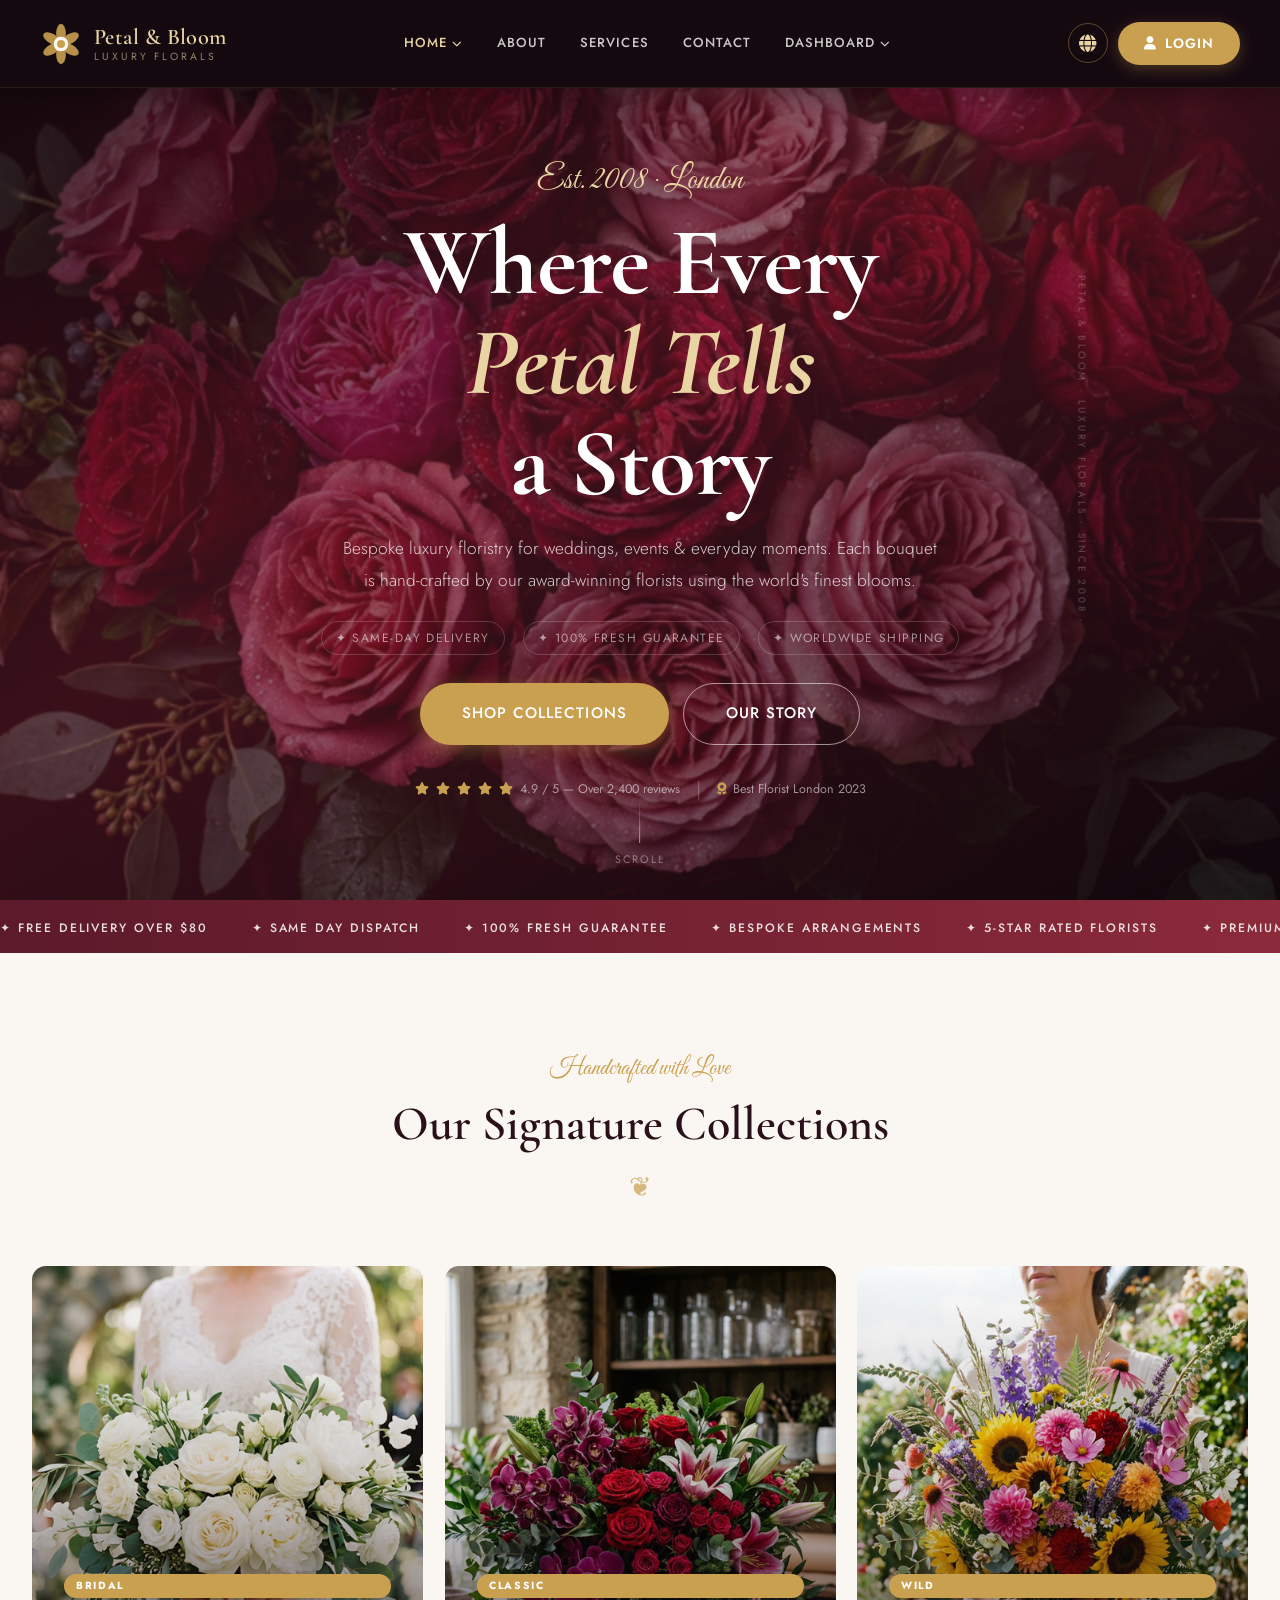
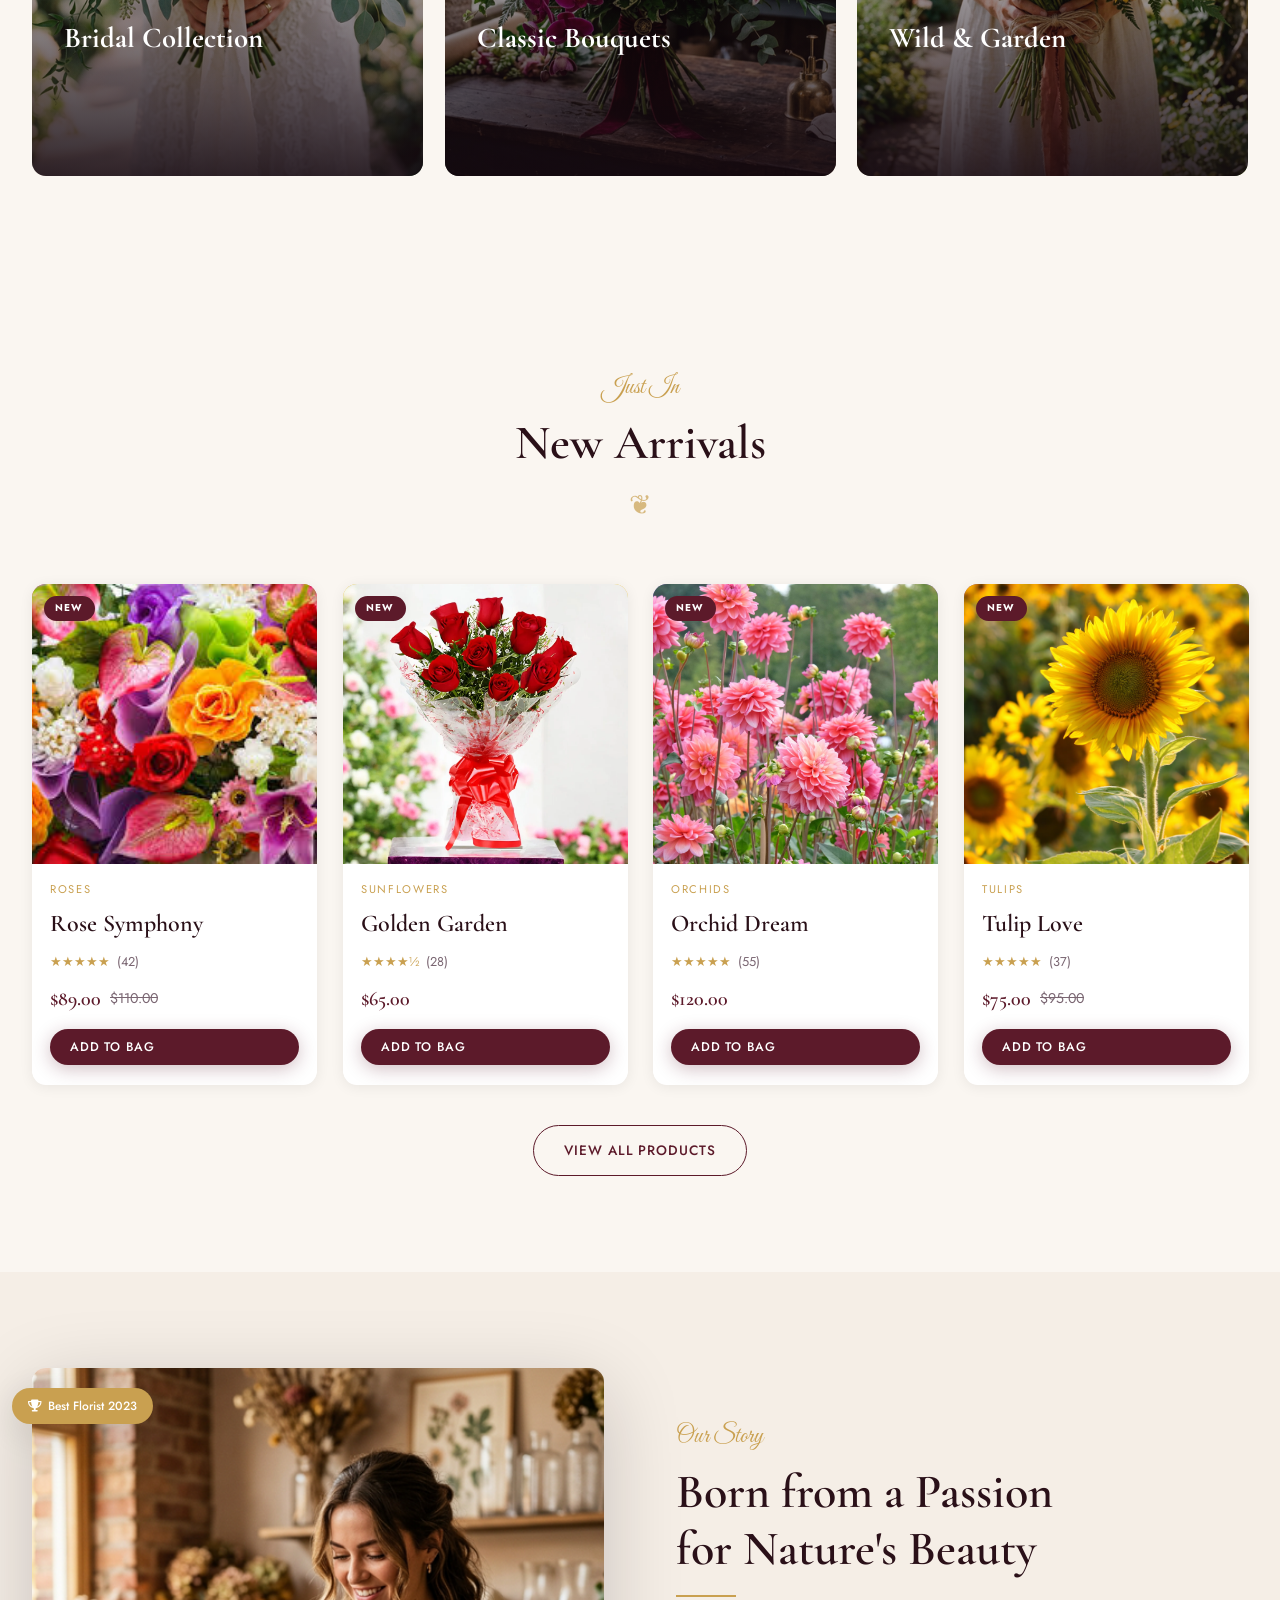
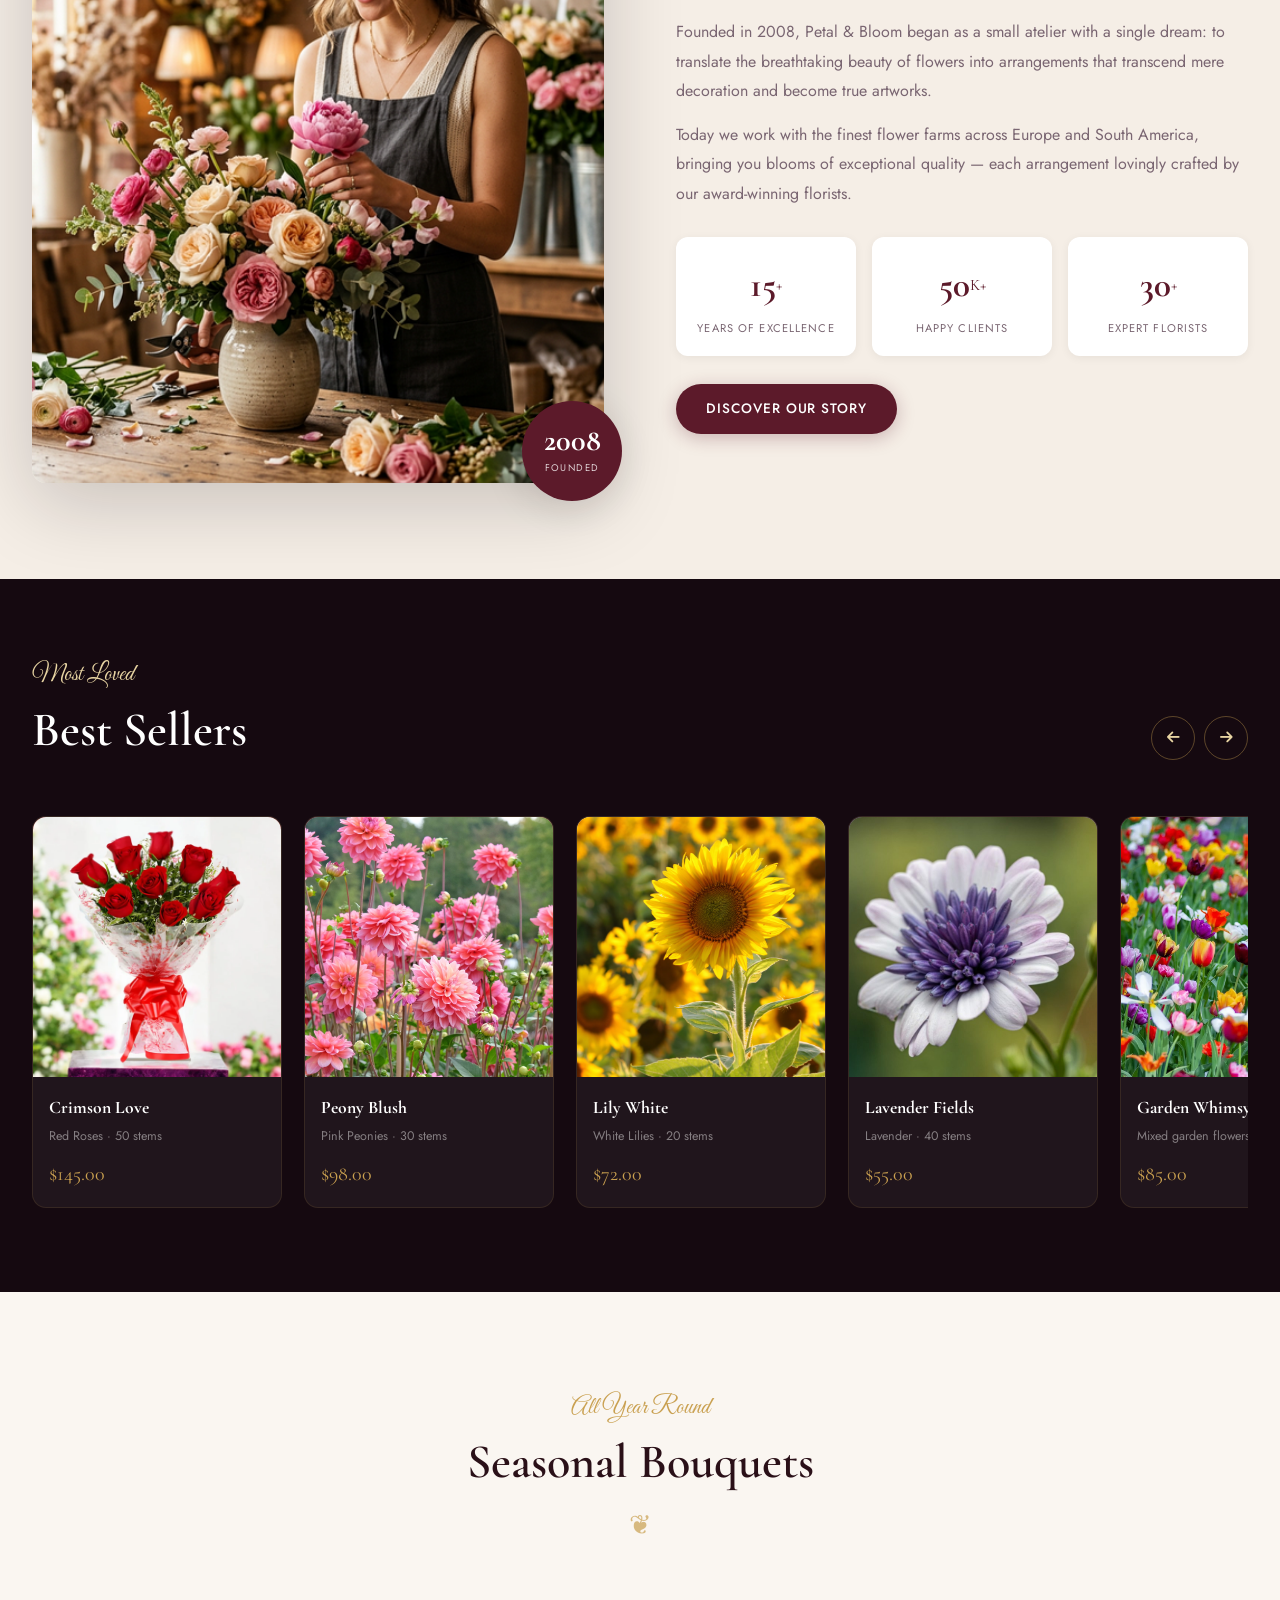
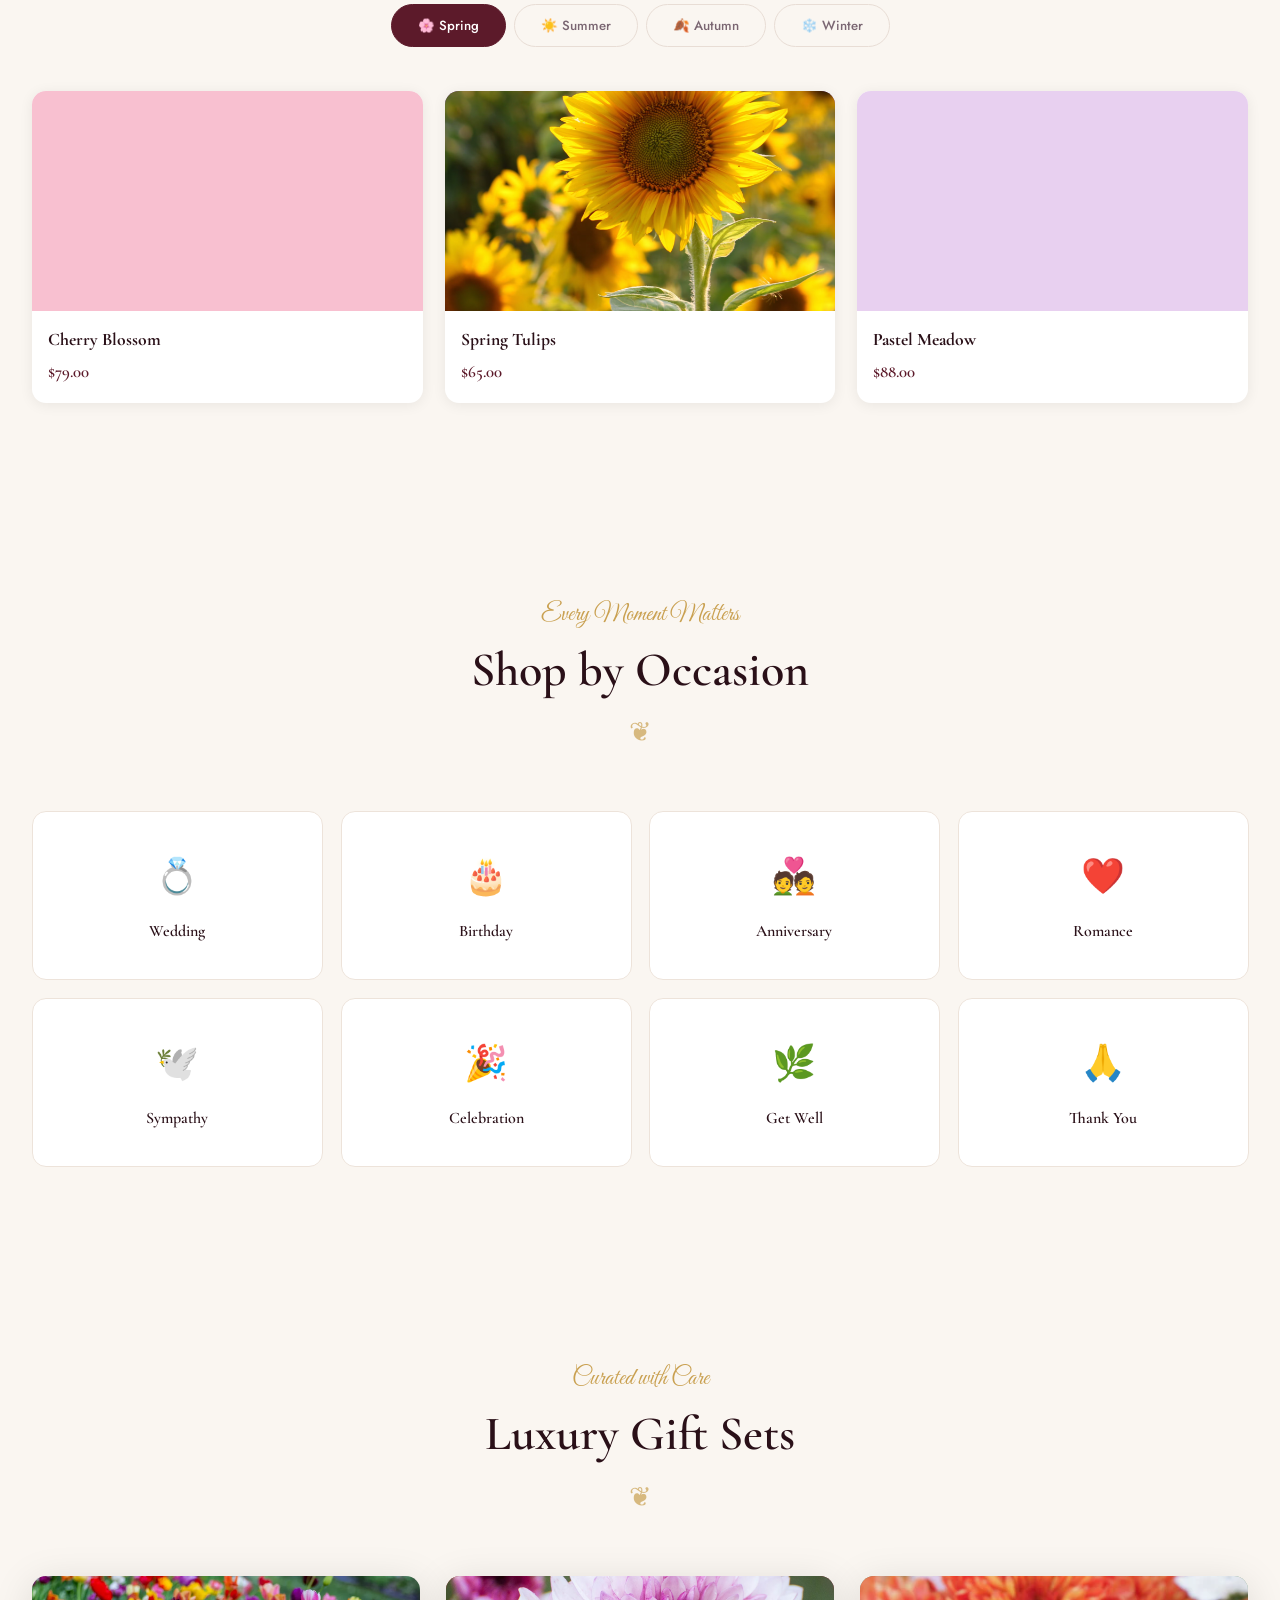
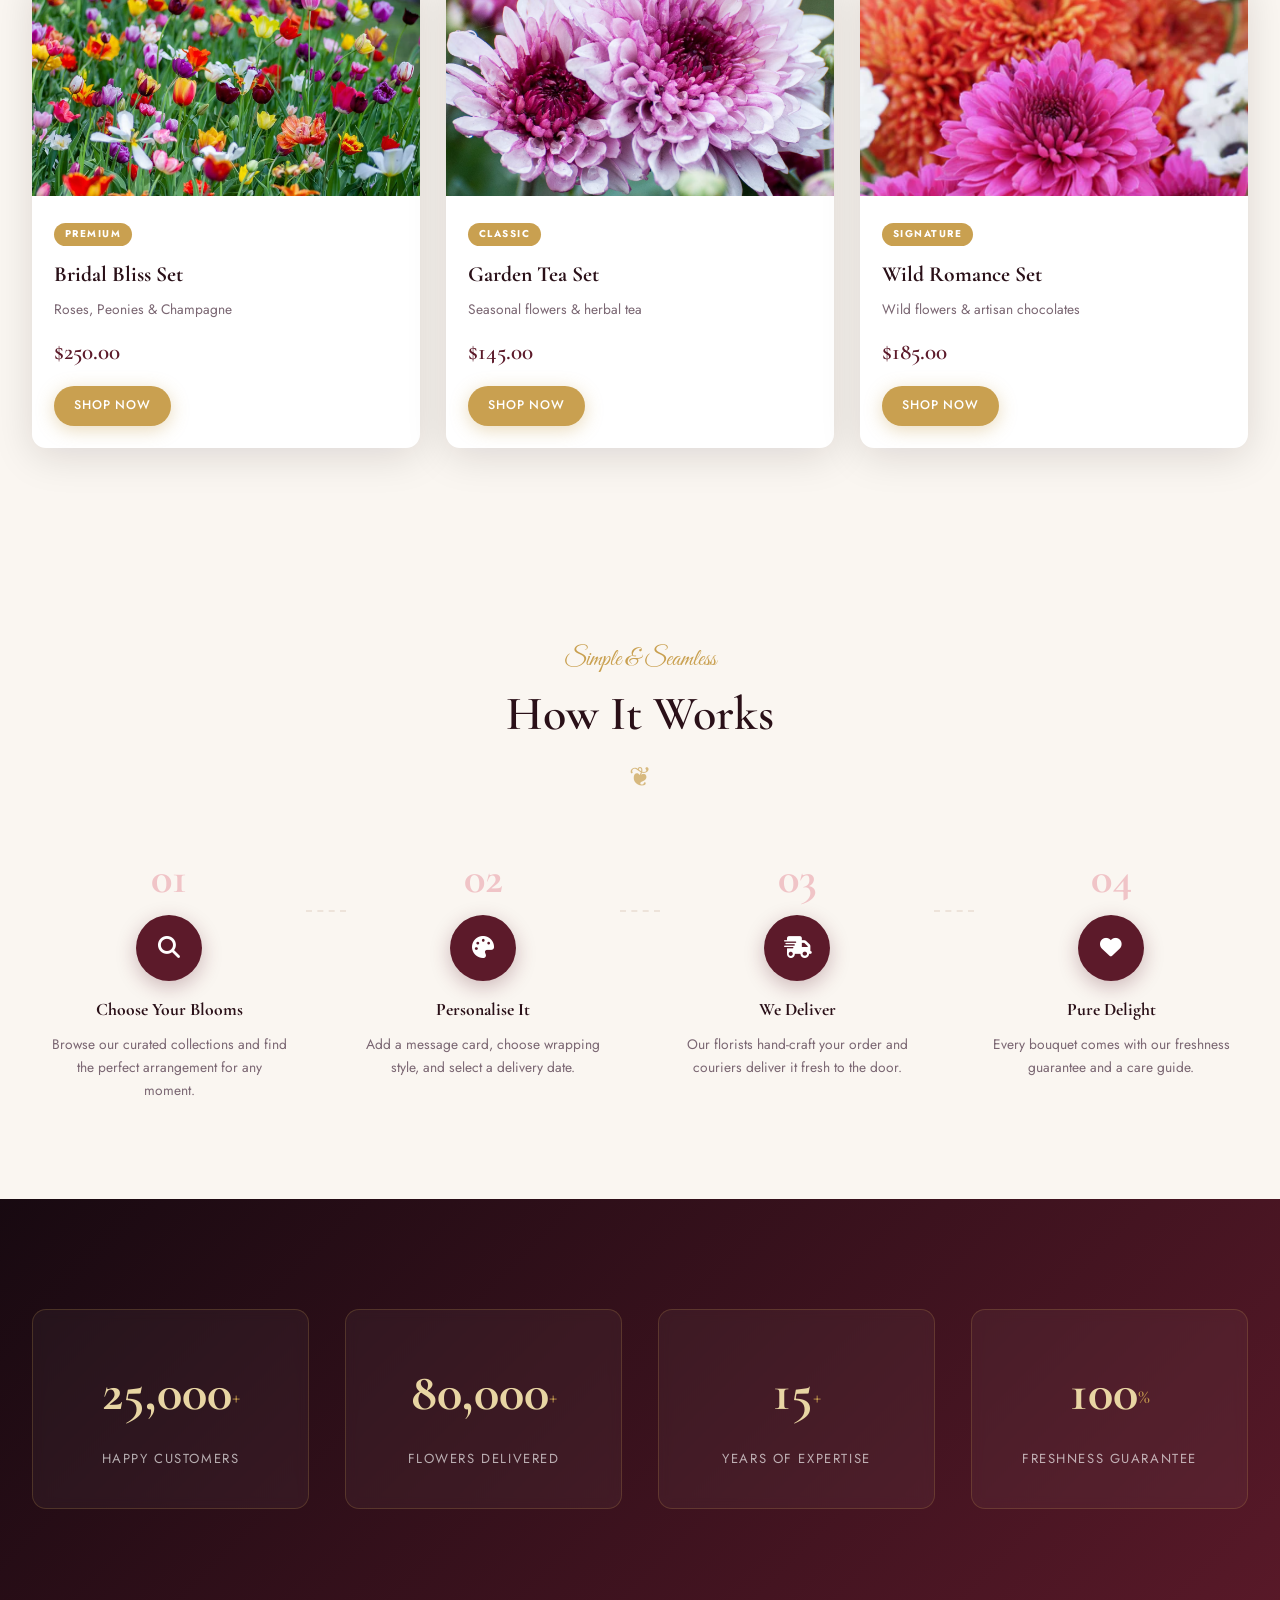
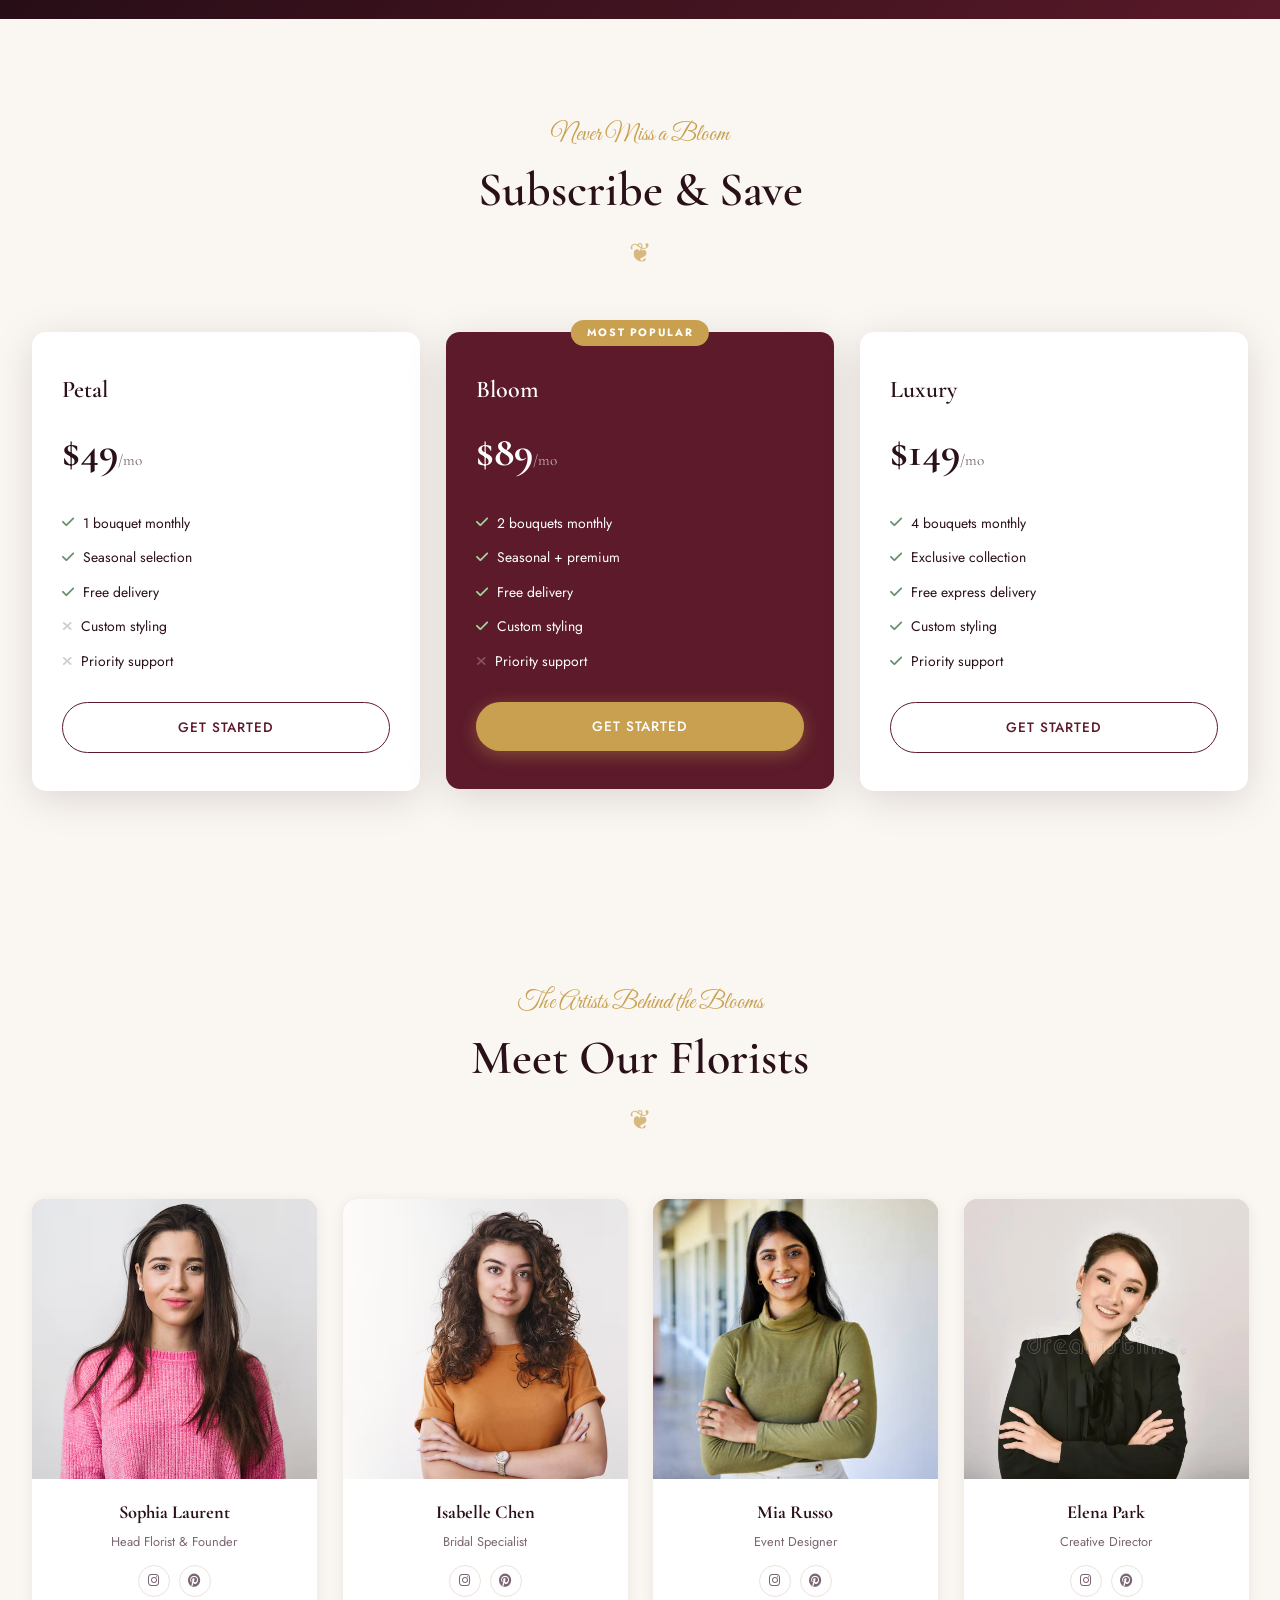
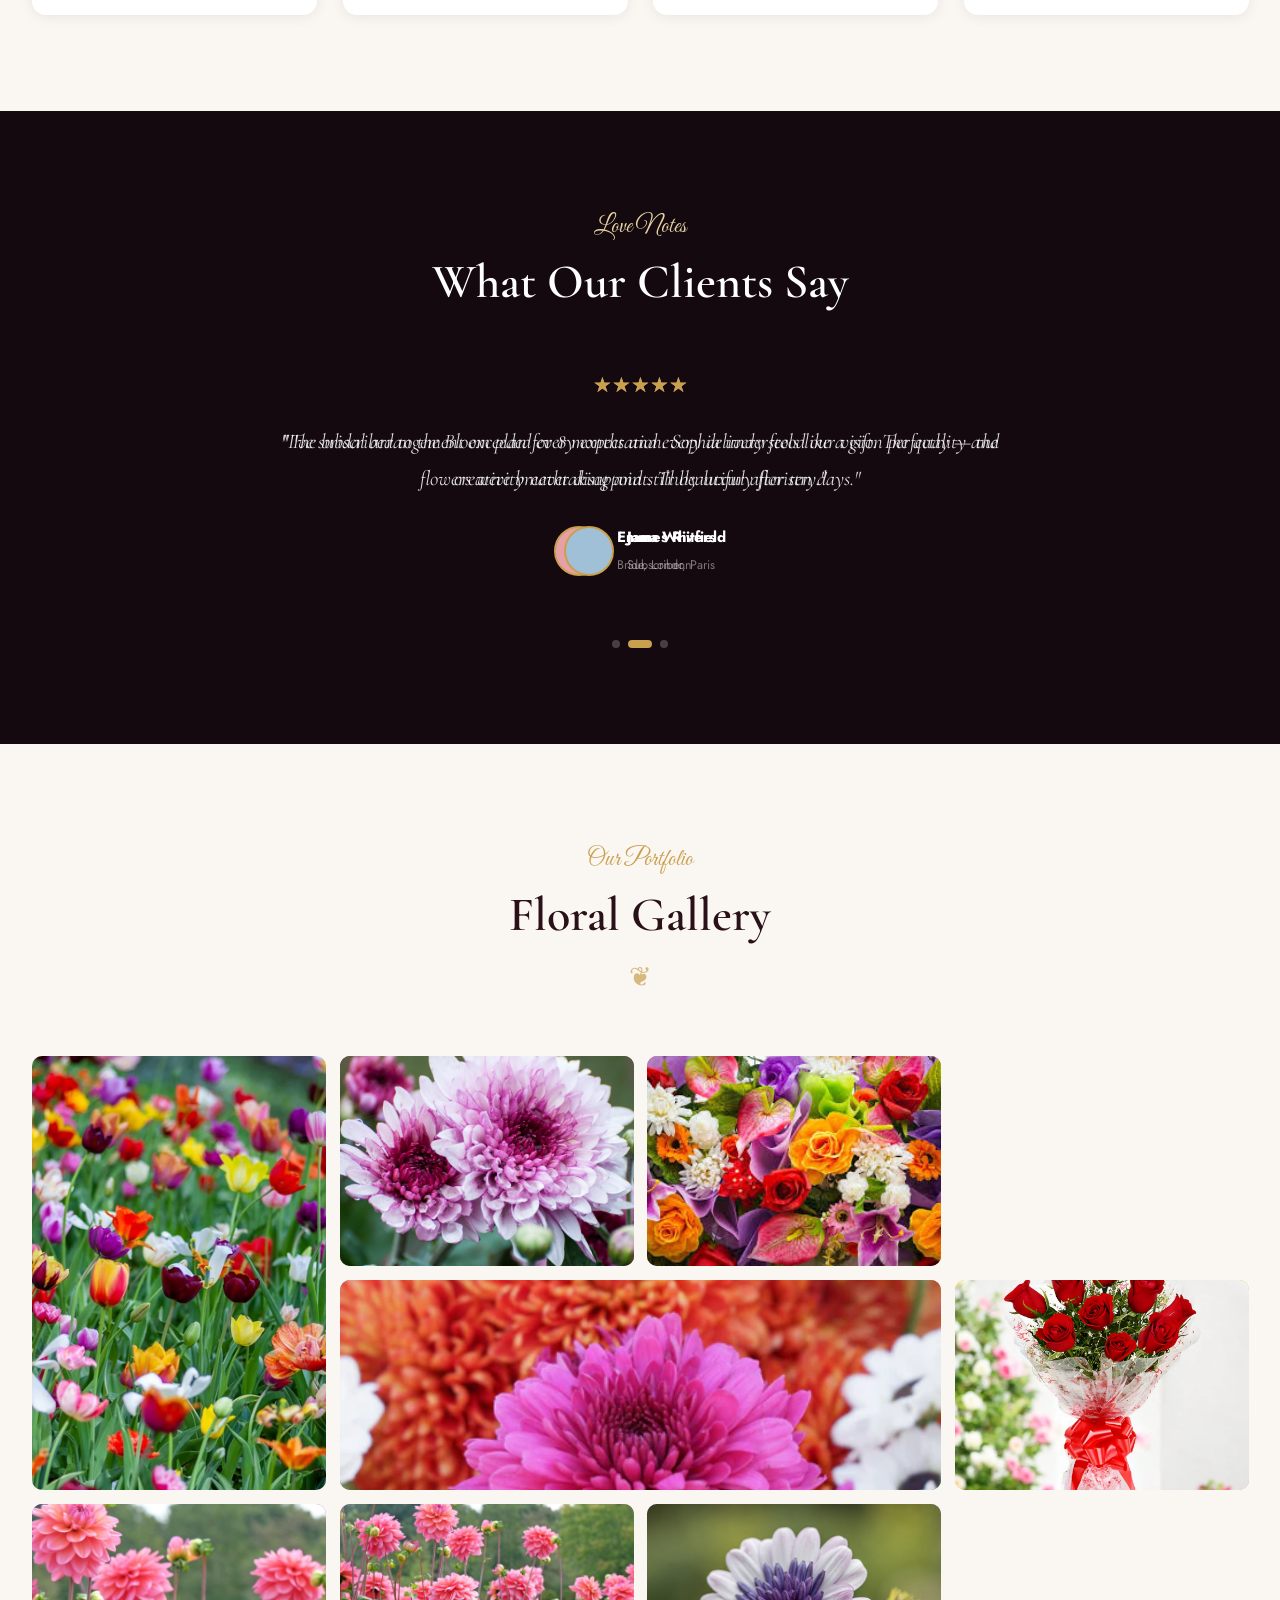
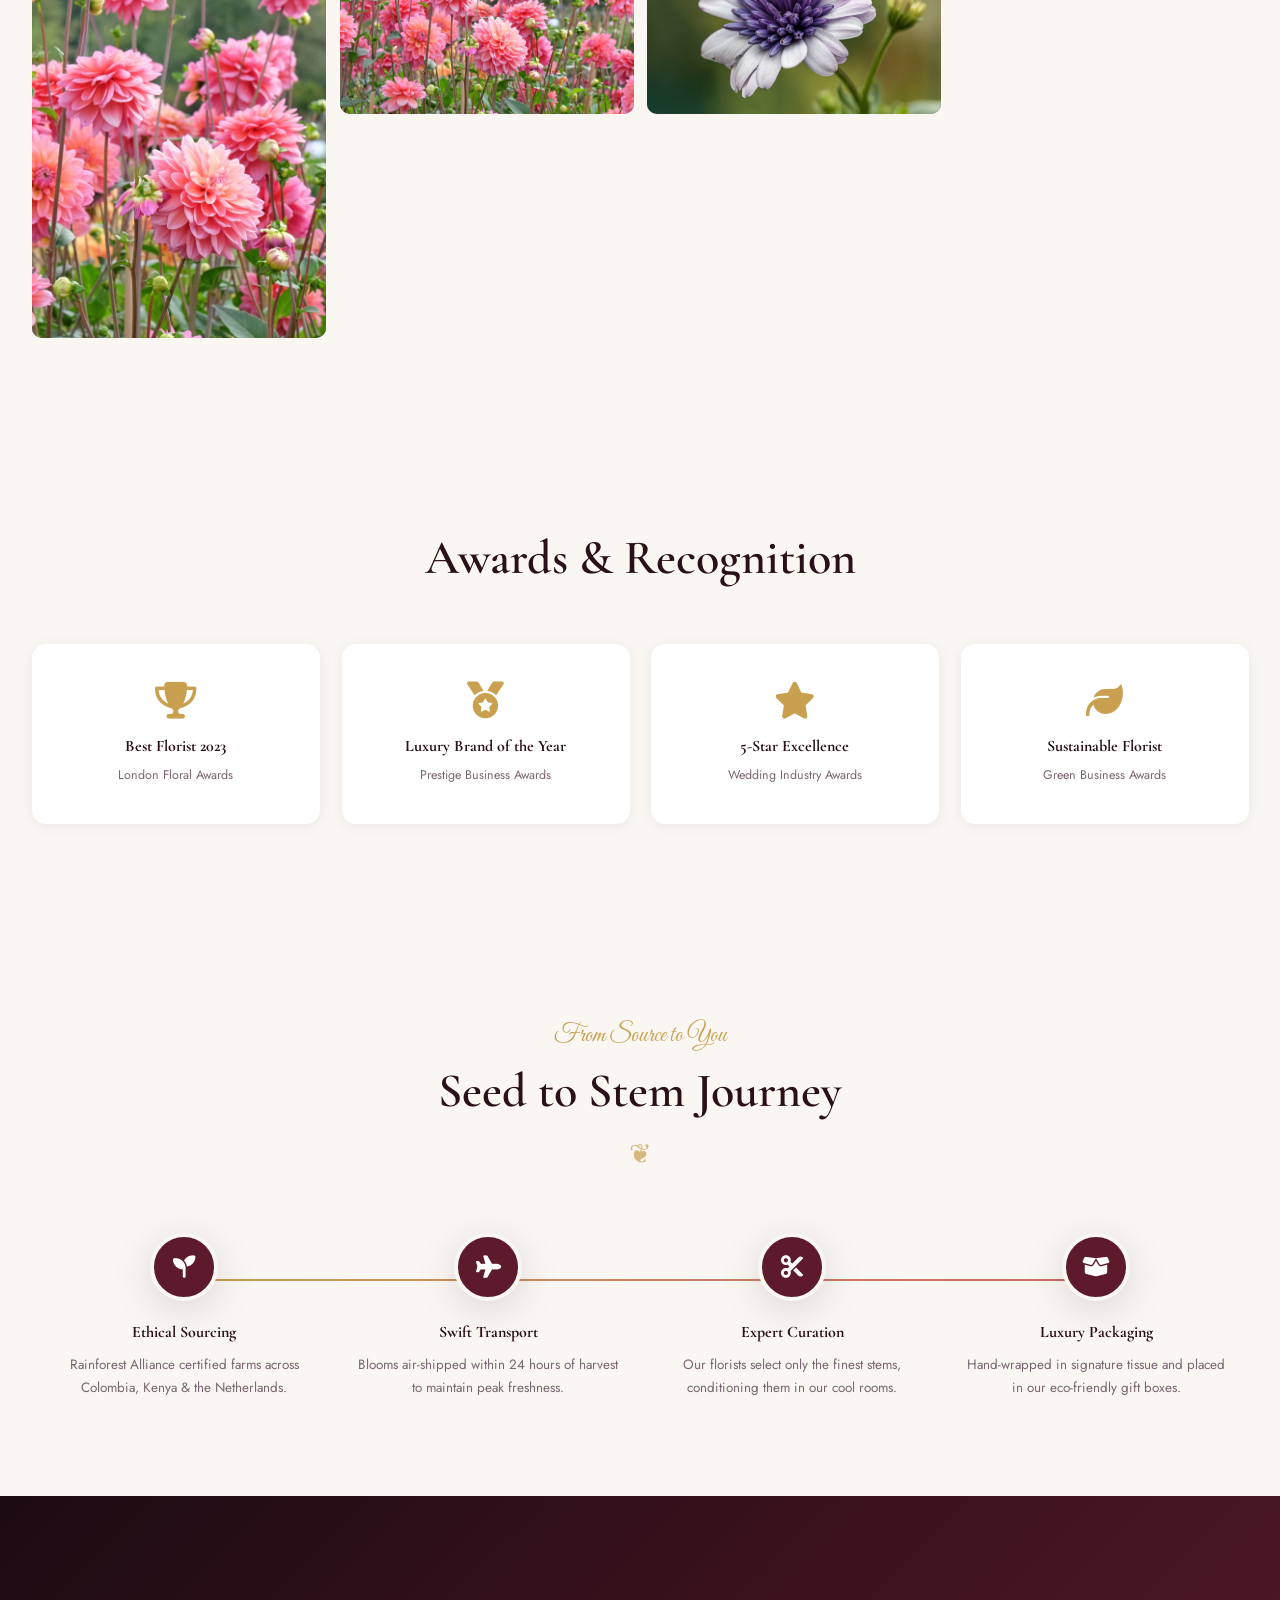
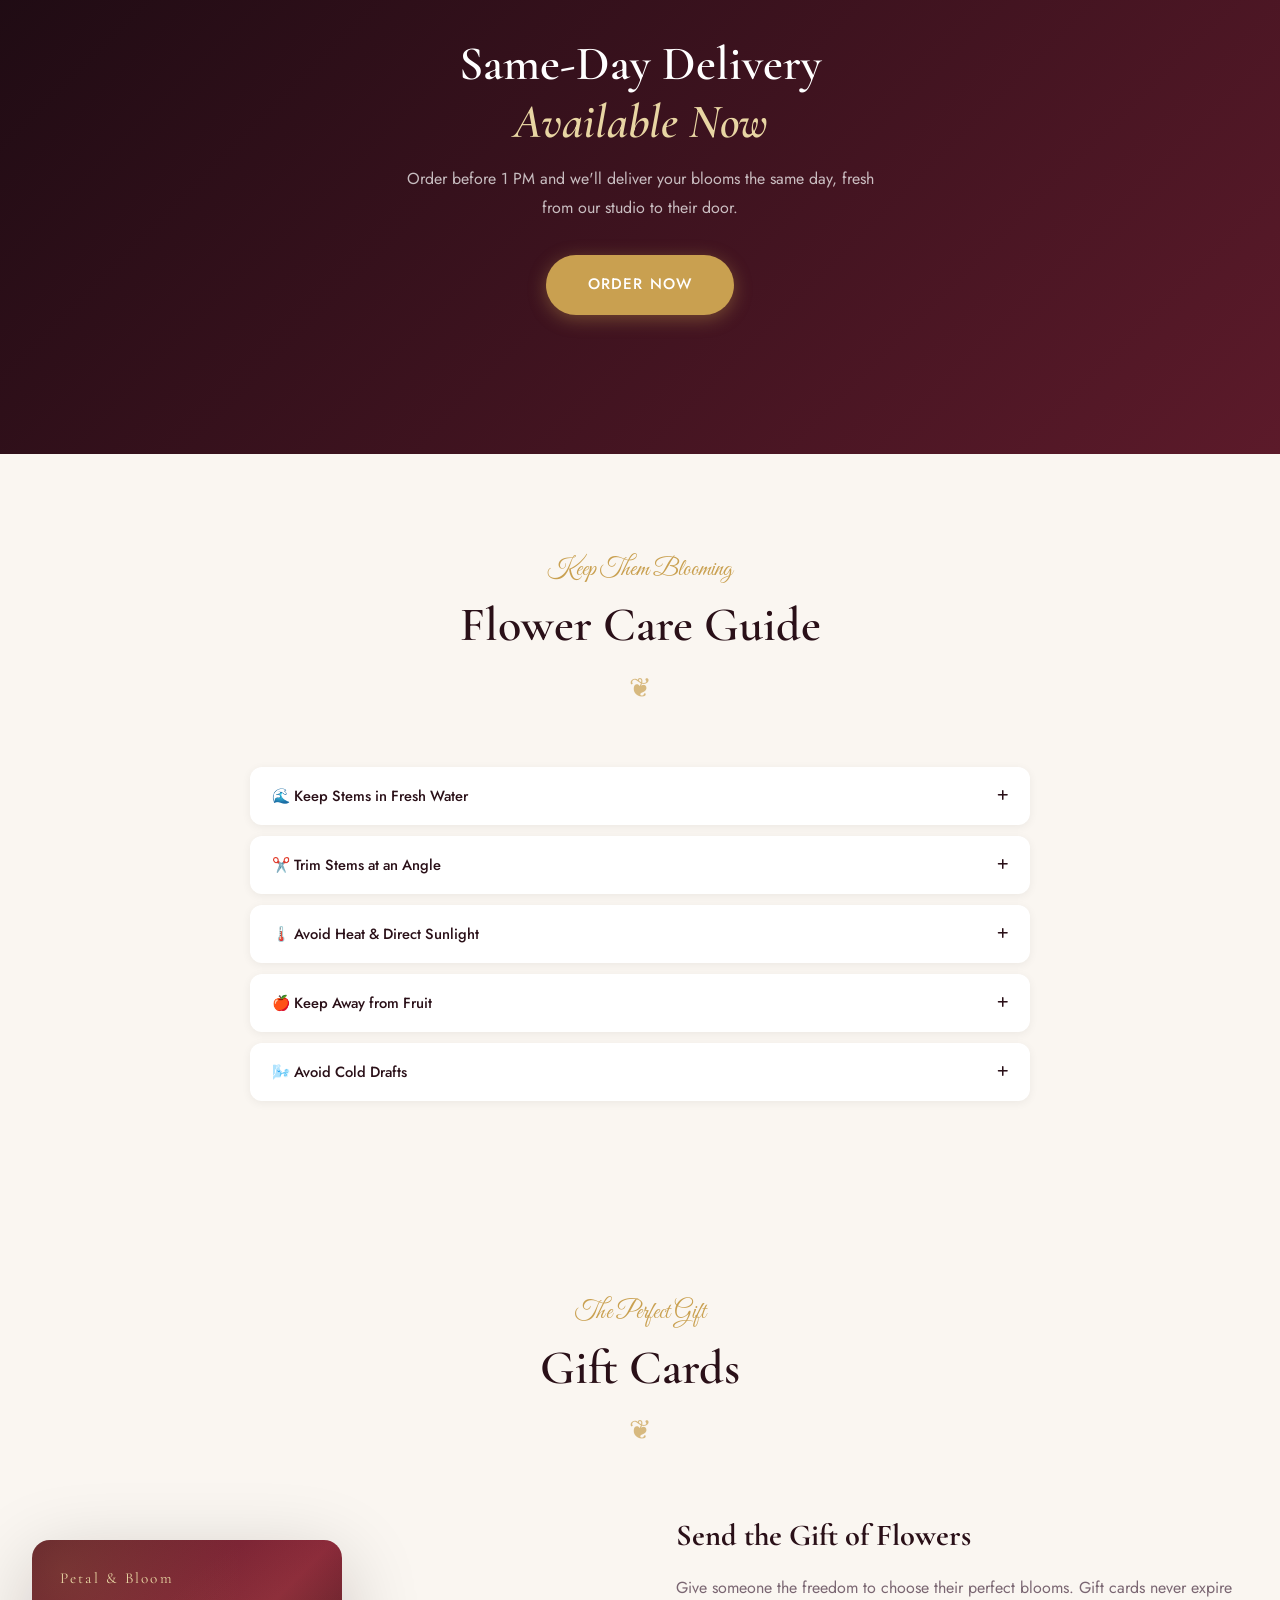
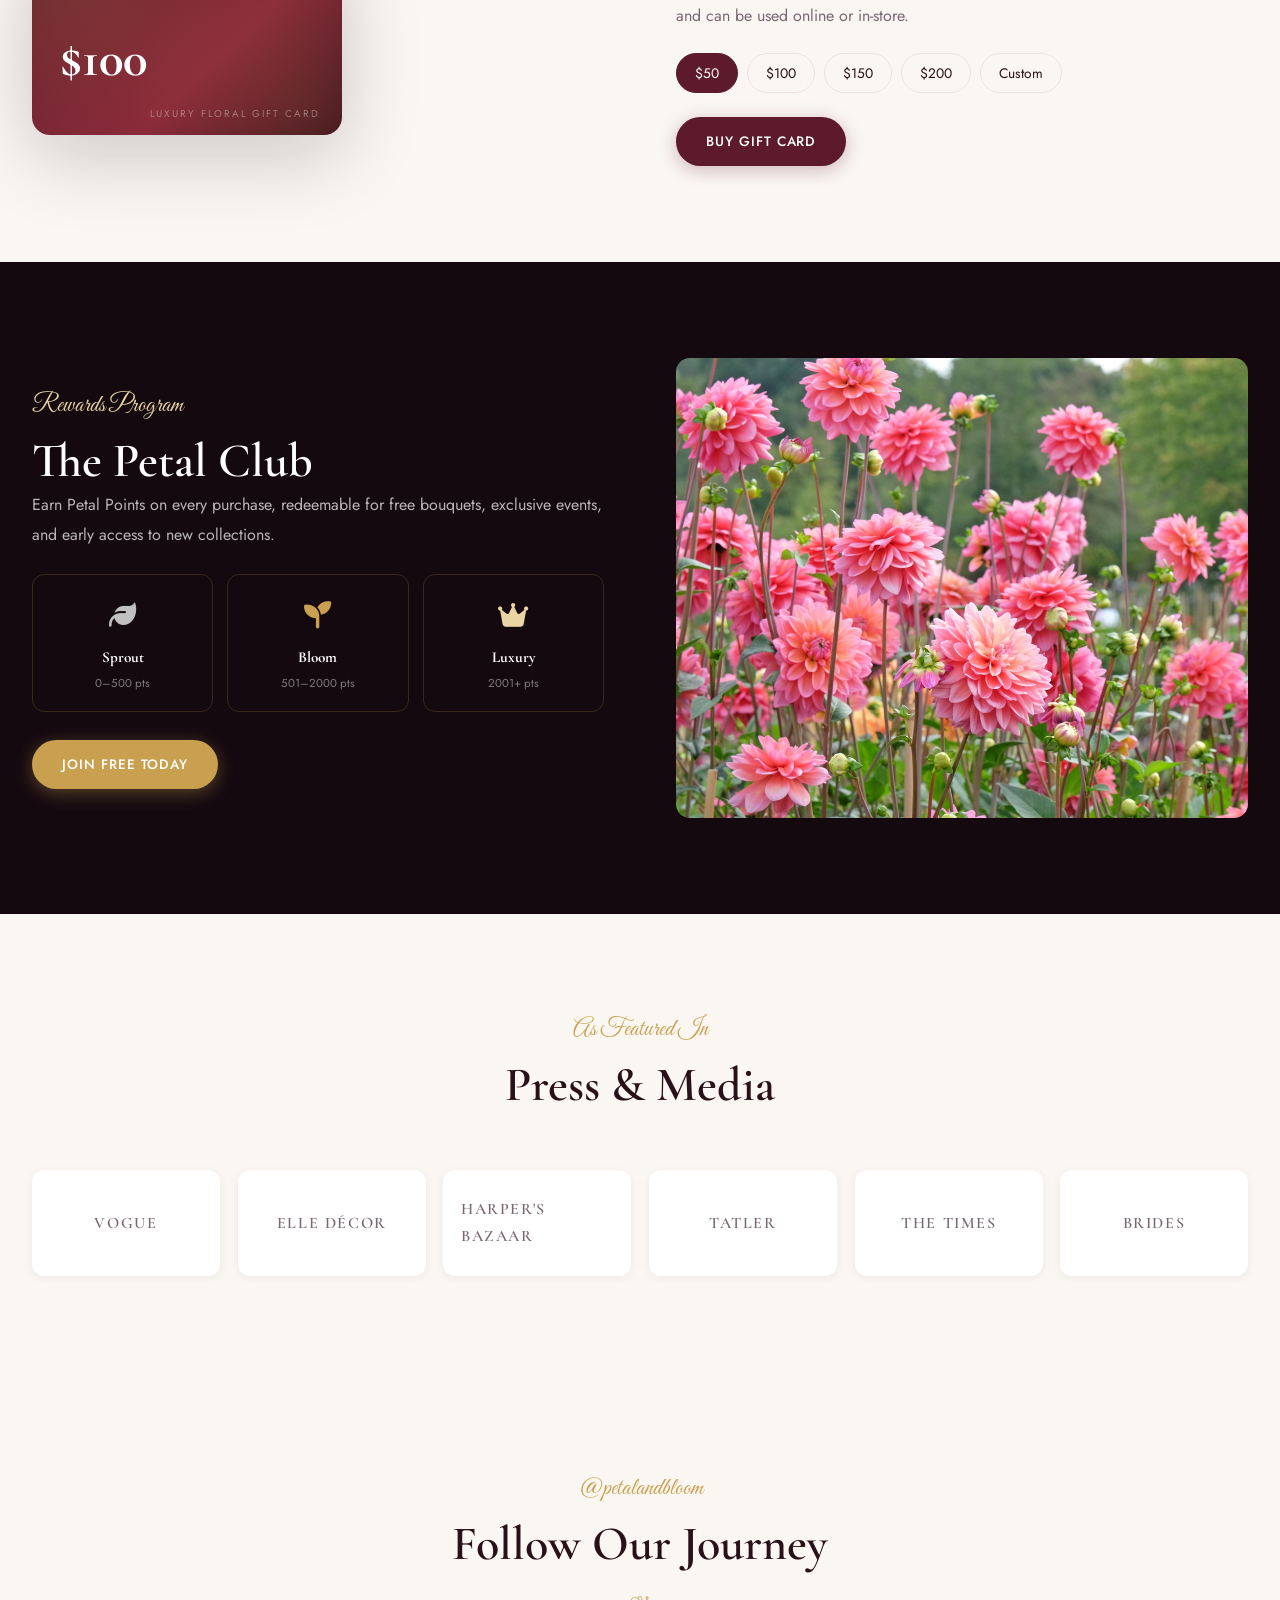
==== index.html @ d95f6438 "Initial commit" ====
<!DOCTYPE html>
<html lang="en" dir="ltr">

<head>
    <meta charset="UTF-8" />
    <meta name="viewport" content="width=device-width,initial-scale=1.0" />
    <meta name="description"
        content="Petal & Bloom – Luxury Floral Boutique. Hand-crafted bouquets, wedding flowers, and bespoke arrangements." />
    <title>Petal &amp; Bloom | Luxury Floral Boutique</title>
    <link rel="preconnect" href="https://fonts.googleapis.com" />
    <link rel="preconnect" href="https://fonts.gstatic.com" crossorigin />
    <link
        href="https://fonts.googleapis.com/css2?family=Cormorant+Garamond:ital,wght@0,300;0,400;0,600;0,700;1,400;1,600&family=Great+Vibes&family=Jost:wght@300;400;500;600&display=swap"
        rel="stylesheet" />
    <link rel="stylesheet" href="https://cdnjs.cloudflare.com/ajax/libs/font-awesome/6.5.0/css/all.min.css" />
    <link rel="stylesheet" href="css/style.css" />
    <link rel="stylesheet" href="css/rtl-fixes.css" />
    <link rel="icon" type="image/svg+xml" href="favicon.svg" />
</head>

<body>

    <!-- PRELOADER REMOVED -->

    <!-- HEADER -->
    <header class="header" id="header">
        <div class="hdr-wrap">
            <a href="index.html" class="logo">
                <svg class="logo-svg" viewBox="0 0 52 52">
                    <ellipse cx="26" cy="13" rx="6" ry="12" fill="#C9A050" opacity=".9" />
                    <ellipse cx="26" cy="13" rx="6" ry="12" fill="#C9A050" opacity=".9" transform="rotate(60 26 26)" />
                    <ellipse cx="26" cy="13" rx="6" ry="12" fill="#C9A050" opacity=".9" transform="rotate(120 26 26)" />
                    <ellipse cx="26" cy="13" rx="6" ry="12" fill="#C9A050" opacity=".9" transform="rotate(180 26 26)" />
                    <ellipse cx="26" cy="13" rx="6" ry="12" fill="#C9A050" opacity=".9" transform="rotate(240 26 26)" />
                    <ellipse cx="26" cy="13" rx="6" ry="12" fill="#C9A050" opacity=".9" transform="rotate(300 26 26)" />
                    <circle cx="26" cy="26" r="9" fill="#fff" opacity=".95" />
                    <circle cx="26" cy="26" r="5" fill="#C9A050" />
                </svg>
                <div class="logo-txt"><span class="l-name">Petal &amp; Bloom</span><span class="l-tag">Luxury
                        Florals</span></div>
            </a>
            <nav class="nav" id="mainNav">
                <ul class="nl">
                    <li class="ni has-drop"><a href="#" class="nl-a active">Home <i class="fas fa-chevron-down"></i></a>
                        <div class="drop"><a href="index.html" class="di active">Home 1</a><a href="home2.html"
                                class="di">Home 2</a></div>
                    </li>
                    <li class="ni"><a href="about.html" class="nl-a">About</a></li>
                    <li class="ni"><a href="services.html" class="nl-a">Services</a></li>
                    <li class="ni"><a href="contact.html" class="nl-a">Contact</a></li>
                    <li class="ni has-drop"><a href="#" class="nl-a">Dashboard <i class="fas fa-chevron-down"></i></a>
                        <div class="drop"><a href="user-dashboard.html" class="di"><i class="fas fa-user-circle"></i>
                                User Dashboard</a><a href="admin-dashboard.html" class="di"><i
                                    class="fas fa-shield-halved"></i> Admin Dashboard</a></div>
                    </li>
                </ul>
            </nav>
            <div class="hdr-right">
                <button class="btn-globe" id="dirToggle" title="Toggle LTR/RTL"><i class="fas fa-globe"></i></button>
                <a href="login.html" class="btn-login"><i class="fas fa-user"></i><span>Login</span></a>
                <button class="hamburger" id="hamburger"
                    aria-label="Menu"><span></span><span></span><span></span></button>
            </div>
        </div>
    </header>

    <main>

        <!-- ═══ S1: HERO ═══ -->
        <section class="hero" id="hero">
            <div class="hero-bg">
                <img src="images/hero.png" alt="Luxury roses" class="hero-img" onerror="this.style.display='none'" />
                <div class="hero-ov"></div>
            </div>
            <canvas id="petalCanvas"></canvas>
            <div class="hero-body">
                <span class="hero-script anim-script">Est. 2008 · London</span>
                <h1 class="hero-h anim-rise">Where Every<br><em>Petal Tells</em><br>a Story</h1>
                <p class="hero-p anim-fade">Bespoke luxury floristry for weddings, events &amp; everyday moments.
                    Each bouquet is hand-crafted by our award-winning florists using the world's finest blooms.</p>
                <div class="hero-tags anim-tags">
                    <span>✦ Same-Day Delivery</span>
                    <span>✦ 100% Fresh Guarantee</span>
                    <span>✦ Worldwide Shipping</span>
                </div>
                <div class="hero-cta anim-cta">
                    <a href="#collections" class="btn btn-gold btn-lg">Shop Collections</a>
                    <a href="#story" class="btn btn-ghost btn-lg">Our Story</a>
                </div>
                <div class="hero-trust anim-trust">
                    <div class="trust-item"><i class="fas fa-star"></i><i class="fas fa-star"></i><i
                            class="fas fa-star"></i><i class="fas fa-star"></i><i class="fas fa-star"></i><span>4.9 / 5
                            — Over 2,400 reviews</span></div>
                    <div class="trust-sep">|</div>
                    <div class="trust-item"><i class="fas fa-award"></i><span>Best Florist London 2023</span></div>
                </div>
            </div>
            <div class="hero-scroll-ind">
                <div class="si-line"></div><span>Scroll</span>
            </div>
            <div class="hero-side-text">Petal &amp; Bloom · Luxury Florals · Since 2008 ·</div>
        </section>

        <!-- ═══ S2: MARQUEE ═══ -->
        <section class="marquee-sec">
            <div class="mq-track">
                <div class="mq-inner">
                    <span>✦ Free Delivery over $80</span><span>✦ Same Day Dispatch</span>
                    <span>✦ 100% Fresh Guarantee</span><span>✦ Bespoke Arrangements</span>
                    <span>✦ 5-Star Rated Florists</span><span>✦ Premium Packaging</span>
                    <span>✦ Worldwide Shipping</span><span>✦ Award-Winning Studio</span>
                    <span>✦ Free Delivery over $80</span><span>✦ Same Day Dispatch</span>
                    <span>✦ 100% Fresh Guarantee</span><span>✦ Bespoke Arrangements</span>
                    <span>✦ 5-Star Rated Florists</span><span>✦ Premium Packaging</span>
                </div>
            </div>
        </section>

        <!-- ═══ S3: COLLECTIONS ═══ -->
        <section class="sec collections" id="collections">
            <div class="con">
                <div class="sh center"><span class="eye">Handcrafted with Love</span>
                    <h2 class="st">Our Signature Collections</h2>
                    <div class="orn">❦</div>
                </div>
                <div class="col-grid">
                    <div class="col-card ani-left">
                        <div class="col-img"><img src="images/bridal.png" alt="Bridal Collection"
                                onerror="this.parentNode.classList.add('img-fallback','fb-bridal')" /></div>
                        <div class="col-ov"><span class="ctag">Bridal</span>
                            <h3>Bridal Collection</h3>
                            <p>Timeless elegance for your perfect day</p><a href="#" class="btn btn-sm btn-light">View
                                All</a>
                        </div>
                    </div>
                    <div class="col-card ani-up">
                        <div class="col-img"><img src="images/classic.png" alt="Classic Bouquets"
                                onerror="this.parentNode.classList.add('img-fallback','fb-classic')" /></div>
                        <div class="col-ov"><span class="ctag">Classic</span>
                            <h3>Classic Bouquets</h3>
                            <p>Everlasting beauty for every occasion</p><a href="#" class="btn btn-sm btn-light">View
                                All</a>
                        </div>
                    </div>
                    <div class="col-card ani-right">
                        <div class="col-img"><img src="images/wild.png" alt="Wild Garden"
                                onerror="this.parentNode.classList.add('img-fallback','fb-wild')" /></div>
                        <div class="col-ov"><span class="ctag">Wild</span>
                            <h3>Wild &amp; Garden</h3>
                            <p>Effortlessly natural and beautifully wild</p><a href="#"
                                class="btn btn-sm btn-light">View All</a>
                        </div>
                    </div>
                </div>
            </div>
        </section>

        <!-- ═══ S4: NEW ARRIVALS ═══ -->
        <section class="sec arrivals bg-cream" id="arrivals">
            <div class="con">
                <div class="sh center"><span class="eye">Just In</span>
                    <h2 class="st">New Arrivals</h2>
                    <div class="orn">❦</div>
                </div>
                <div class="prod-grid">
                    <div class="prod-card ani-zoom d0">
                        <div class="prod-img fb-rose"><span class="badge-new">New</span>
                            <div class="prod-act"><button class="ab"><i class="fas fa-heart"></i></button><button
                                    class="ab"><i class="fas fa-eye"></i></button></div>
                        </div>
                        <div class="pi">
                            <p class="pcat">Roses</p>
                            <h4 class="pname">Rose Symphony</h4>
                            <div class="stars">★★★★★ <span>(42)</span></div>
                            <div class="pp"><span class="pc">$89.00</span><s>$110.00</s></div><button
                                class="btn btn-sm btn-primary w100">Add to Bag</button>
                        </div>
                    </div>
                    <div class="prod-card ani-zoom d1">
                        <div class="prod-img fb-sun"><span class="badge-new">New</span>
                            <div class="prod-act"><button class="ab"><i class="fas fa-heart"></i></button><button
                                    class="ab"><i class="fas fa-eye"></i></button></div>
                        </div>
                        <div class="pi">
                            <p class="pcat">Sunflowers</p>
                            <h4 class="pname">Golden Garden</h4>
                            <div class="stars">★★★★½ <span>(28)</span></div>
                            <div class="pp"><span class="pc">$65.00</span></div><button
                                class="btn btn-sm btn-primary w100">Add to Bag</button>
                        </div>
                    </div>
                    <div class="prod-card ani-zoom d2">
                        <div class="prod-img fb-orchid"><span class="badge-new">New</span>
                            <div class="prod-act"><button class="ab"><i class="fas fa-heart"></i></button><button
                                    class="ab"><i class="fas fa-eye"></i></button></div>
                        </div>
                        <div class="pi">
                            <p class="pcat">Orchids</p>
                            <h4 class="pname">Orchid Dream</h4>
                            <div class="stars">★★★★★ <span>(55)</span></div>
                            <div class="pp"><span class="pc">$120.00</span></div><button
                                class="btn btn-sm btn-primary w100">Add to Bag</button>
                        </div>
                    </div>
                    <div class="prod-card ani-zoom d3">
                        <div class="prod-img fb-tulip"><span class="badge-new">New</span>
                            <div class="prod-act"><button class="ab"><i class="fas fa-heart"></i></button><button
                                    class="ab"><i class="fas fa-eye"></i></button></div>
                        </div>
                        <div class="pi">
                            <p class="pcat">Tulips</p>
                            <h4 class="pname">Tulip Love</h4>
                            <div class="stars">★★★★★ <span>(37)</span></div>
                            <div class="pp"><span class="pc">$75.00</span><s>$95.00</s></div><button
                                class="btn btn-sm btn-primary w100">Add to Bag</button>
                        </div>
                    </div>
                </div>
                <div class="center mt40"><a href="#" class="btn btn-outline">View All Products</a></div>
            </div>
        </section>

        <!-- ═══ S5: STORY ═══ -->
        <section class="sec story-sec" id="story">
            <div class="con">
                <div class="story-g">
                    <div class="story-img-w ani-left">
                        <div class="story-frame"><img src="images/story.png" alt="Our florist"
                                onerror="this.parentNode.parentNode.classList.add('img-fallback','fb-story')" /></div>
                        <div class="story-badge"><span class="yr">2008</span><span>Founded</span></div>
                        <div class="story-award"><i class="fas fa-trophy"></i><span>Best Florist 2023</span></div>
                    </div>
                    <div class="story-txt ani-right">
                        <span class="eye">Our Story</span>
                        <h2 class="st">Born from a Passion<br>for Nature's Beauty</h2>
                        <div class="gold-bar"></div>
                        <p>Founded in 2008, Petal &amp; Bloom began as a small atelier with a single dream: to translate
                            the breathtaking beauty of flowers into arrangements that transcend mere decoration and
                            become true artworks.</p>
                        <p style="margin-top:14px">Today we work with the finest flower farms across Europe and South
                            America, bringing you blooms of exceptional quality — each arrangement lovingly crafted by
                            our award-winning florists.</p>
                        <div class="s-stats">
                            <div class="ss"><span class="snum" data-c="15">0</span><sup>+</sup><em>Years of
                                    Excellence</em></div>
                            <div class="ss"><span class="snum" data-c="50">0</span><sup>K+</sup><em>Happy Clients</em>
                            </div>
                            <div class="ss"><span class="snum" data-c="30">0</span><sup>+</sup><em>Expert Florists</em>
                            </div>
                        </div>
                        <a href="about.html" class="btn btn-primary">Discover Our Story</a>
                    </div>
                </div>
            </div>
        </section>

        <!-- ═══ S6: BESTSELLERS ═══ -->
        <section class="sec bs-sec bg-dark" id="bestsellers">
            <div class="con">
                <div class="sh flex-h">
                    <div><span class="eye light">Most Loved</span>
                        <h2 class="st light">Best Sellers</h2>
                    </div>
                    <div class="sarr"><button class="sarr-btn" id="bsPrev"><i
                                class="fas fa-arrow-left"></i></button><button class="sarr-btn" id="bsNext"><i
                                class="fas fa-arrow-right"></i></button></div>
                </div>
                <div class="bs-track" id="bsTrack">
                    <div class="bs-card ani-slide">
                        <div class="bs-img fb-crimson"></div>
                        <div class="bs-info">
                            <h4>Crimson Love</h4>
                            <p>Red Roses · 50 stems</p><span class="bsp">$145.00</span>
                        </div>
                    </div>
                    <div class="bs-card ani-slide">
                        <div class="bs-img fb-peony"></div>
                        <div class="bs-info">
                            <h4>Peony Blush</h4>
                            <p>Pink Peonies · 30 stems</p><span class="bsp">$98.00</span>
                        </div>
                    </div>
                    <div class="bs-card ani-slide">
                        <div class="bs-img fb-lily"></div>
                        <div class="bs-info">
                            <h4>Lily White</h4>
                            <p>White Lilies · 20 stems</p><span class="bsp">$72.00</span>
                        </div>
                    </div>
                    <div class="bs-card ani-slide">
                        <div class="bs-img fb-lav"></div>
                        <div class="bs-info">
                            <h4>Lavender Fields</h4>
                            <p>Lavender · 40 stems</p><span class="bsp">$55.00</span>
                        </div>
                    </div>
                    <div class="bs-card ani-slide">
                        <div class="bs-img fb-mix"></div>
                        <div class="bs-info">
                            <h4>Garden Whimsy</h4>
                            <p>Mixed garden flowers</p><span class="bsp">$85.00</span>
                        </div>
                    </div>
                </div>
            </div>
        </section>

        <!-- ═══ S7: SEASONAL ═══ -->
        <section class="sec seasonal bg-cream" id="seasonal">
            <div class="con">
                <div class="sh center"><span class="eye">All Year Round</span>
                    <h2 class="st">Seasonal Bouquets</h2>
                    <div class="orn">❦</div>
                </div>
                <div class="stabs">
                    <button class="stab active" data-tab="spring">🌸 Spring</button>
                    <button class="stab" data-tab="summer">☀️ Summer</button>
                    <button class="stab" data-tab="autumn">🍂 Autumn</button>
                    <button class="stab" data-tab="winter">❄️ Winter</button>
                </div>
                <div class="spanel active" id="tab-spring">
                    <div class="sgrid">
                        <div class="scard">
                            <div class="sc-img fb-cherry"></div>
                            <h4>Cherry Blossom</h4>
                            <p>$79.00</p>
                        </div>
                        <div class="scard">
                            <div class="sc-img fb-tulip"></div>
                            <h4>Spring Tulips</h4>
                            <p>$65.00</p>
                        </div>
                        <div class="scard">
                            <div class="sc-img fb-pastel"></div>
                            <h4>Pastel Meadow</h4>
                            <p>$88.00</p>
                        </div>
                    </div>
                </div>
                <div class="spanel" id="tab-summer">
                    <div class="sgrid">
                        <div class="scard">
                            <div class="sc-img fb-sun"></div>
                            <h4>Sunflower Joy</h4>
                            <p>$60.00</p>
                        </div>
                        <div class="scard">
                            <div class="sc-img fb-orchid"></div>
                            <h4>Tropical Orchid</h4>
                            <p>$110.00</p>
                        </div>
                        <div class="scard">
                            <div class="sc-img fb-rose"></div>
                            <h4>Rose Garden</h4>
                            <p>$95.00</p>
                        </div>
                    </div>
                </div>
                <div class="spanel" id="tab-autumn">
                    <div class="sgrid">
                        <div class="scard">
                            <div class="sc-img fb-peony"></div>
                            <h4>Harvest Peony</h4>
                            <p>$92.00</p>
                        </div>
                        <div class="scard">
                            <div class="sc-img fb-lily"></div>
                            <h4>Amber Lily</h4>
                            <p>$78.00</p>
                        </div>
                        <div class="scard">
                            <div class="sc-img fb-mix"></div>
                            <h4>Rustic Charm</h4>
                            <p>$82.00</p>
                        </div>
                    </div>
                </div>
                <div class="spanel" id="tab-winter">
                    <div class="sgrid">
                        <div class="scard">
                            <div class="sc-img fb-crimson"></div>
                            <h4>Winter Rose</h4>
                            <p>$105.00</p>
                        </div>
                        <div class="scard">
                            <div class="sc-img fb-lav"></div>
                            <h4>Frosted Lavender</h4>
                            <p>$70.00</p>
                        </div>
                        <div class="scard">
                            <div class="sc-img fb-wild-s"></div>
                            <h4>Snowdrop Dreams</h4>
                            <p>$88.00</p>
                        </div>
                    </div>
                </div>
            </div>
        </section>

        <!-- ═══ S8: OCCASIONS ═══ -->
        <section class="sec occasions" id="occasions">
            <div class="con">
                <div class="sh center"><span class="eye">Every Moment Matters</span>
                    <h2 class="st">Shop by Occasion</h2>
                    <div class="orn">❦</div>
                </div>
                <div class="occ-grid">
                    <a href="#" class="occ-card ani-pop d0">
                        <div class="occ-icon">💍</div>
                        <h4>Wedding</h4>
                    </a>
                    <a href="#" class="occ-card ani-pop d1">
                        <div class="occ-icon">🎂</div>
                        <h4>Birthday</h4>
                    </a>
                    <a href="#" class="occ-card ani-pop d2">
                        <div class="occ-icon">💑</div>
                        <h4>Anniversary</h4>
                    </a>
                    <a href="#" class="occ-card ani-pop d3">
                        <div class="occ-icon">❤️</div>
                        <h4>Romance</h4>
                    </a>
                    <a href="#" class="occ-card ani-pop d0">
                        <div class="occ-icon">🕊️</div>
                        <h4>Sympathy</h4>
                    </a>
                    <a href="#" class="occ-card ani-pop d1">
                        <div class="occ-icon">🎉</div>
                        <h4>Celebration</h4>
                    </a>
                    <a href="#" class="occ-card ani-pop d2">
                        <div class="occ-icon">🌿</div>
                        <h4>Get Well</h4>
                    </a>
                    <a href="#" class="occ-card ani-pop d3">
                        <div class="occ-icon">🙏</div>
                        <h4>Thank You</h4>
                    </a>
                </div>
            </div>
        </section>

        <!-- ═══ S9: GIFT SETS ═══ -->
        <section class="sec gift-sec bg-cream" id="giftsets">
            <div class="con">
                <div class="sh center"><span class="eye">Curated with Care</span>
                    <h2 class="st">Luxury Gift Sets</h2>
                    <div class="orn">❦</div>
                </div>
                <div class="gift-grid">
                    <div class="gift-card ani-flip d0">
                        <div class="gc-img fb-bridal"></div>
                        <div class="gc-info"><span class="gc-badge">Premium</span>
                            <h3>Bridal Bliss Set</h3>
                            <p>Roses, Peonies &amp; Champagne</p>
                            <div class="gc-price">$250.00</div><a href="#" class="btn btn-sm btn-gold">Shop Now</a>
                        </div>
                    </div>
                    <div class="gift-card ani-flip d1">
                        <div class="gc-img fb-classic"></div>
                        <div class="gc-info"><span class="gc-badge">Classic</span>
                            <h3>Garden Tea Set</h3>
                            <p>Seasonal flowers &amp; herbal tea</p>
                            <div class="gc-price">$145.00</div><a href="#" class="btn btn-sm btn-gold">Shop Now</a>
                        </div>
                    </div>
                    <div class="gift-card ani-flip d2">
                        <div class="gc-img fb-wild"></div>
                        <div class="gc-info"><span class="gc-badge">Signature</span>
                            <h3>Wild Romance Set</h3>
                            <p>Wild flowers &amp; artisan chocolates</p>
                            <div class="gc-price">$185.00</div><a href="#" class="btn btn-sm btn-gold">Shop Now</a>
                        </div>
                    </div>
                </div>
            </div>
        </section>

        <!-- ═══ S10: HOW IT WORKS ═══ -->
        <section class="sec hiw" id="howitworks">
            <div class="con">
                <div class="sh center"><span class="eye">Simple &amp; Seamless</span>
                    <h2 class="st">How It Works</h2>
                    <div class="orn">❦</div>
                </div>
                <div class="steps">
                    <div class="step ani-bounce d0">
                        <div class="sn">01</div>
                        <div class="si"><i class="fas fa-search"></i></div>
                        <h4>Choose Your Blooms</h4>
                        <p>Browse our curated collections and find the perfect arrangement for any moment.</p>
                    </div>
                    <div class="step-line"></div>
                    <div class="step ani-bounce d1">
                        <div class="sn">02</div>
                        <div class="si"><i class="fas fa-palette"></i></div>
                        <h4>Personalise It</h4>
                        <p>Add a message card, choose wrapping style, and select a delivery date.</p>
                    </div>
                    <div class="step-line"></div>
                    <div class="step ani-bounce d2">
                        <div class="sn">03</div>
                        <div class="si"><i class="fas fa-truck-fast"></i></div>
                        <h4>We Deliver</h4>
                        <p>Our florists hand-craft your order and couriers deliver it fresh to the door.</p>
                    </div>
                    <div class="step-line"></div>
                    <div class="step ani-bounce d3">
                        <div class="sn">04</div>
                        <div class="si"><i class="fas fa-heart"></i></div>
                        <h4>Pure Delight</h4>
                        <p>Every bouquet comes with our freshness guarantee and a care guide.</p>
                    </div>
                </div>
            </div>
        </section>

        <!-- ═══ S11: STATS ═══ -->
        <section class="sec stats-sec" id="stats">
            <div class="stats-bg fb-stats"></div>
            <div class="stats-ov"></div>
            <div class="con stats-body">
                <div class="stat-box ani-glow d0"><span class="cnt" data-t="25000">0</span><sup>+</sup>
                    <p>Happy Customers</p>
                </div>
                <div class="stat-box ani-glow d1"><span class="cnt" data-t="80000">0</span><sup>+</sup>
                    <p>Flowers Delivered</p>
                </div>
                <div class="stat-box ani-glow d2"><span class="cnt" data-t="15">0</span><sup>+</sup>
                    <p>Years of Expertise</p>
                </div>
                <div class="stat-box ani-glow d3"><span class="cnt" data-t="100">0</span><sup>%</sup>
                    <p>Freshness Guarantee</p>
                </div>
            </div>
        </section>

        <!-- ═══ S12: PLANS ═══ -->
        <section class="sec plans-sec bg-cream" id="subscriptions">
            <div class="con">
                <div class="sh center"><span class="eye">Never Miss a Bloom</span>
                    <h2 class="st">Subscribe &amp; Save</h2>
                    <div class="orn">❦</div>
                </div>
                <div class="plans">
                    <div class="plan ani-rise-r d0">
                        <div class="plan-h"><span class="pname">Petal</span>
                            <div class="pprice">$49<span>/mo</span></div>
                        </div>
                        <ul class="pf">
                            <li><i class="fas fa-check"></i>1 bouquet monthly</li>
                            <li><i class="fas fa-check"></i>Seasonal selection</li>
                            <li><i class="fas fa-check"></i>Free delivery</li>
                            <li><i class="fas fa-times g"></i>Custom styling</li>
                            <li><i class="fas fa-times g"></i>Priority support</li>
                        </ul>
                        <a href="#" class="btn btn-outline plb">Get Started</a>
                    </div>
                    <div class="plan featured ani-rise-r d1">
                        <div class="plan-badge">Most Popular</div>
                        <div class="plan-h"><span class="pname">Bloom</span>
                            <div class="pprice">$89<span>/mo</span></div>
                        </div>
                        <ul class="pf">
                            <li><i class="fas fa-check"></i>2 bouquets monthly</li>
                            <li><i class="fas fa-check"></i>Seasonal + premium</li>
                            <li><i class="fas fa-check"></i>Free delivery</li>
                            <li><i class="fas fa-check"></i>Custom styling</li>
                            <li><i class="fas fa-times g"></i>Priority support</li>
                        </ul>
                        <a href="#" class="btn btn-gold plb">Get Started</a>
                    </div>
                    <div class="plan ani-rise-r d2">
                        <div class="plan-h"><span class="pname">Luxury</span>
                            <div class="pprice">$149<span>/mo</span></div>
                        </div>
                        <ul class="pf">
                            <li><i class="fas fa-check"></i>4 bouquets monthly</li>
                            <li><i class="fas fa-check"></i>Exclusive collection</li>
                            <li><i class="fas fa-check"></i>Free express delivery</li>
                            <li><i class="fas fa-check"></i>Custom styling</li>
                            <li><i class="fas fa-check"></i>Priority support</li>
                        </ul>
                        <a href="#" class="btn btn-outline plb">Get Started</a>
                    </div>
                </div>
            </div>
        </section>

        <!-- ═══ S13: TEAM ═══ -->
        <section class="sec team-sec" id="team">
            <div class="con">
                <div class="sh center"><span class="eye">The Artists Behind the Blooms</span>
                    <h2 class="st">Meet Our Florists</h2>
                    <div class="orn">❦</div>
                </div>
                <div class="team-grid">
                    <div class="team-card ani-tilt d0">
                        <div class="tm-img fb-t1"></div>
                        <div class="tm-info">
                            <h4>Sophia Laurent</h4>
                            <p>Head Florist &amp; Founder</p>
                            <div class="tm-s"><a href="#"><i class="fab fa-instagram"></i></a><a href="#"><i
                                        class="fab fa-pinterest"></i></a></div>
                        </div>
                    </div>
                    <div class="team-card ani-tilt d1">
                        <div class="tm-img fb-t2"></div>
                        <div class="tm-info">
                            <h4>Isabelle Chen</h4>
                            <p>Bridal Specialist</p>
                            <div class="tm-s"><a href="#"><i class="fab fa-instagram"></i></a><a href="#"><i
                                        class="fab fa-pinterest"></i></a></div>
                        </div>
                    </div>
                    <div class="team-card ani-tilt d2">
                        <div class="tm-img fb-t3"></div>
                        <div class="tm-info">
                            <h4>Mia Russo</h4>
                            <p>Event Designer</p>
                            <div class="tm-s"><a href="#"><i class="fab fa-instagram"></i></a><a href="#"><i
                                        class="fab fa-pinterest"></i></a></div>
                        </div>
                    </div>
                    <div class="team-card ani-tilt d3">
                        <div class="tm-img fb-t4"></div>
                        <div class="tm-info">
                            <h4>Elena Park</h4>
                            <p>Creative Director</p>
                            <div class="tm-s"><a href="#"><i class="fab fa-instagram"></i></a><a href="#"><i
                                        class="fab fa-pinterest"></i></a></div>
                        </div>
                    </div>
                </div>
            </div>
        </section>

        <!-- ═══ S14: TESTIMONIALS ═══ -->
        <section class="sec testi-sec bg-dark" id="testimonials">
            <div class="con">
                <div class="sh center"><span class="eye light">Love Notes</span>
                    <h2 class="st light">What Our Clients Say</h2>
                </div>
                <div class="tslider" id="tSlider">
                    <div class="tc active">
                        <div class="tc-stars">★★★★★</div>
                        <blockquote>"The bridal arrangement exceeded every expectation. Sophia understood our vision
                            perfectly — the flowers were breathtaking and still beautiful after ten days."</blockquote>
                        <div class="tc-auth">
                            <div class="tc-av fb-av1"></div>
                            <div><strong>Emma Whitfield</strong><span>Bride, London</span></div>
                        </div>
                    </div>
                    <div class="tc">
                        <div class="tc-stars">★★★★★</div>
                        <blockquote>"I've subscribed to the Bloom plan for 8 months and every delivery feels like a
                            gift. The quality and creativity never disappoint. Truly luxury floristry."</blockquote>
                        <div class="tc-auth">
                            <div class="tc-av fb-av2"></div>
                            <div><strong>James Rivers</strong><span>Subscriber, Paris</span></div>
                        </div>
                    </div>
                    <div class="tc">
                        <div class="tc-stars">★★★★★</div>
                        <blockquote>"Sent a sympathy arrangement to a friend. The care and thought that went into it was
                            obvious. Your florists are true artists. Will absolutely return."</blockquote>
                        <div class="tc-auth">
                            <div class="tc-av fb-av3"></div>
                            <div><strong>Nadia Okafor</strong><span>Client, New York</span></div>
                        </div>
                    </div>
                </div>
                <div class="tdots" id="tDots"><span class="td active" data-i="0"></span><span class="td"
                        data-i="1"></span><span class="td" data-i="2"></span></div>
            </div>
        </section>

        <!-- ═══ S15: GALLERY ═══ -->
        <section class="sec gallery-sec" id="gallery">
            <div class="con">
                <div class="sh center"><span class="eye">Our Portfolio</span>
                    <h2 class="st">Floral Gallery</h2>
                    <div class="orn">❦</div>
                </div>
                <div class="g-grid">
                    <div class="gi tall ani-zoom d0">
                        <div class="gi-img fb-bridal"></div>
                        <div class="gi-ov"><i class="fas fa-expand"></i></div>
                    </div>
                    <div class="gi ani-zoom d1">
                        <div class="gi-img fb-classic"></div>
                        <div class="gi-ov"><i class="fas fa-expand"></i></div>
                    </div>
                    <div class="gi ani-zoom d2">
                        <div class="gi-img fb-rose"></div>
                        <div class="gi-ov"><i class="fas fa-expand"></i></div>
                    </div>
                    <div class="gi wide ani-zoom d0">
                        <div class="gi-img fb-wild"></div>
                        <div class="gi-ov"><i class="fas fa-expand"></i></div>
                    </div>
                    <div class="gi ani-zoom d1">
                        <div class="gi-img fb-sun"></div>
                        <div class="gi-ov"><i class="fas fa-expand"></i></div>
                    </div>
                    <div class="gi tall ani-zoom d2">
                        <div class="gi-img fb-orchid"></div>
                        <div class="gi-ov"><i class="fas fa-expand"></i></div>
                    </div>
                    <div class="gi ani-zoom d0">
                        <div class="gi-img fb-peony"></div>
                        <div class="gi-ov"><i class="fas fa-expand"></i></div>
                    </div>
                    <div class="gi ani-zoom d1">
                        <div class="gi-img fb-lav"></div>
                        <div class="gi-ov"><i class="fas fa-expand"></i></div>
                    </div>
                </div>
            </div>
        </section>

        <!-- ═══ S16: AWARDS ═══ -->
        <section class="sec awards-sec bg-cream" id="awards">
            <div class="con">
                <div class="sh center">
                    <h2 class="st">Awards &amp; Recognition</h2>
                </div>
                <div class="awards-row">
                    <div class="aw-item ani-spin d0"><i class="fas fa-trophy"></i>
                        <h5>Best Florist 2023</h5>
                        <p>London Floral Awards</p>
                    </div>
                    <div class="aw-item ani-spin d1"><i class="fas fa-medal"></i>
                        <h5>Luxury Brand of the Year</h5>
                        <p>Prestige Business Awards</p>
                    </div>
                    <div class="aw-item ani-spin d2"><i class="fas fa-star"></i>
                        <h5>5-Star Excellence</h5>
                        <p>Wedding Industry Awards</p>
                    </div>
                    <div class="aw-item ani-spin d3"><i class="fas fa-leaf"></i>
                        <h5>Sustainable Florist</h5>
                        <p>Green Business Awards</p>
                    </div>
                </div>
            </div>
        </section>

        <!-- ═══ S17: FARM TO VASE ═══ -->
        <section class="sec ftv-sec" id="farmtovase">
            <div class="con">
                <div class="sh center"><span class="eye">From Source to You</span>
                    <h2 class="st">Seed to Stem Journey</h2>
                    <div class="orn">❦</div>
                </div>
                <div class="ftv-grid">
                    <div class="ftv-item ani-left d0">
                        <div class="ftv-icon"><i class="fas fa-seedling"></i></div>
                        <h4>Ethical Sourcing</h4>
                        <p>Rainforest Alliance certified farms across Colombia, Kenya &amp; the Netherlands.</p>
                    </div>
                    <div class="ftv-item ani-up d1">
                        <div class="ftv-icon"><i class="fas fa-plane"></i></div>
                        <h4>Swift Transport</h4>
                        <p>Blooms air-shipped within 24 hours of harvest to maintain peak freshness.</p>
                    </div>
                    <div class="ftv-item ani-up d2">
                        <div class="ftv-icon"><i class="fas fa-scissors"></i></div>
                        <h4>Expert Curation</h4>
                        <p>Our florists select only the finest stems, conditioning them in our cool rooms.</p>
                    </div>
                    <div class="ftv-item ani-right d3">
                        <div class="ftv-icon"><i class="fas fa-box-open"></i></div>
                        <h4>Luxury Packaging</h4>
                        <p>Hand-wrapped in signature tissue and placed in our eco-friendly gift boxes.</p>
                    </div>
                </div>
            </div>
        </section>

        <!-- ═══ S18: DELIVERY CTA ═══ -->
        <section class="sec del-sec" id="delivery">
            <div class="del-bg fb-del"></div>
            <div class="del-ov"></div>
            <div class="con del-body ani-zoom">
                <h2 class="st light">Same-Day Delivery<br><em>Available Now</em></h2>
                <p class="del-p">Order before 1 PM and we'll deliver your blooms the same day, fresh from our studio to
                    their door.</p>
                <a href="#" class="btn btn-gold btn-lg">Order Now</a>
            </div>
        </section>

        <!-- ═══ S19: CARE TIPS ═══ -->
        <section class="sec care-sec bg-cream" id="caretips">
            <div class="con">
                <div class="sh center"><span class="eye">Keep Them Blooming</span>
                    <h2 class="st">Flower Care Guide</h2>
                    <div class="orn">❦</div>
                </div>
                <div class="acc" id="acc">
                    <div class="ai ani-left d0"><button class="at">🌊 Keep Stems in Fresh Water <i
                                class="fas fa-plus ai-icon"></i></button>
                        <div class="ap">
                            <p>Change the water every two days and add our included flower food sachet. Keep the vase
                                clean to prevent bacterial growth.</p>
                        </div>
                    </div>
                    <div class="ai ani-left d1"><button class="at">✂️ Trim Stems at an Angle <i
                                class="fas fa-plus ai-icon"></i></button>
                        <div class="ap">
                            <p>Cut 2–3 cm at a 45° angle before placing in water. This increases the surface area for
                                water absorption significantly.</p>
                        </div>
                    </div>
                    <div class="ai ani-left d2"><button class="at">🌡️ Avoid Heat &amp; Direct Sunlight <i
                                class="fas fa-plus ai-icon"></i></button>
                        <div class="ap">
                            <p>Place your arrangement away from radiators and direct sun. Cool temperatures
                                significantly extend the life of your blooms.</p>
                        </div>
                    </div>
                    <div class="ai ani-left d3"><button class="at">🍎 Keep Away from Fruit <i
                                class="fas fa-plus ai-icon"></i></button>
                        <div class="ap">
                            <p>Ripening fruits release ethylene gas which accelerates wilting. Keep flowers in a
                                separate room from your fruit bowl.</p>
                        </div>
                    </div>
                    <div class="ai ani-left d0"><button class="at">🌬️ Avoid Cold Drafts <i
                                class="fas fa-plus ai-icon"></i></button>
                        <div class="ap">
                            <p>While flowers prefer cool air, direct drafts from air conditioning can damage delicate
                                petals. Find a stable, moderate spot.</p>
                        </div>
                    </div>
                </div>
            </div>
        </section>

        <!-- ═══ S20: GIFT CARDS ═══ -->
        <section class="sec gcard-sec" id="giftcards">
            <div class="con">
                <div class="sh center"><span class="eye">The Perfect Gift</span>
                    <h2 class="st">Gift Cards</h2>
                    <div class="orn">❦</div>
                </div>
                <div class="gcard-wrap">
                    <div class="gcard ani-left">
                        <div class="gcard-visual">
                            <div class="gc-deco"></div>
                            <span class="gc-brand">Petal &amp; Bloom</span>
                            <span class="gc-amt" id="gcAmt">$100</span>
                            <span class="gc-lbl">Luxury Floral Gift Card</span>
                        </div>
                    </div>
                    <div class="gcard-opts ani-right">
                        <h3>Send the Gift of Flowers</h3>
                        <p>Give someone the freedom to choose their perfect blooms. Gift cards never expire and can be
                            used online or in-store.</p>
                        <div class="gc-btns">
                            <button class="gcb active" data-v="$50">$50</button>
                            <button class="gcb" data-v="$100">$100</button>
                            <button class="gcb" data-v="$150">$150</button>
                            <button class="gcb" data-v="$200">$200</button>
                            <button class="gcb" data-v="Custom">Custom</button>
                        </div>
                        <a href="#" class="btn btn-primary" style="margin-top:24px">Buy Gift Card</a>
                    </div>
                </div>
            </div>
        </section>

        <!-- ═══ S21: LOYALTY ═══ -->
        <section class="sec loyalty-sec bg-dark" id="loyalty">
            <div class="con">
                <div class="loyalty-g">
                    <div class="loyalty-txt ani-left">
                        <span class="eye light">Rewards Program</span>
                        <h2 class="st light">The Petal Club</h2>
                        <p class="ly-desc">Earn Petal Points on every purchase, redeemable for free bouquets, exclusive
                            events, and early access to new collections.</p>
                        <div class="ly-tiers">
                            <div class="lt">
                                <div class="lt-i" style="color:#C0C0C0"><i class="fas fa-leaf"></i></div>
                                <h5>Sprout</h5>
                                <p>0–500 pts</p>
                            </div>
                            <div class="lt">
                                <div class="lt-i" style="color:#C9A050"><i class="fas fa-seedling"></i></div>
                                <h5>Bloom</h5>
                                <p>501–2000 pts</p>
                            </div>
                            <div class="lt">
                                <div class="lt-i" style="color:#E8D5A3"><i class="fas fa-crown"></i></div>
                                <h5>Luxury</h5>
                                <p>2001+ pts</p>
                            </div>
                        </div>
                        <a href="#" class="btn btn-gold">Join Free Today</a>
                    </div>
                    <div class="loyalty-img ani-right">
                        <div class="ly-img-wrap fb-peony"></div>
                    </div>
                </div>
            </div>
        </section>

        <!-- ═══ S22: PRESS ═══ -->
        <section class="sec press-sec bg-cream" id="press">
            <div class="con">
                <div class="sh center"><span class="eye">As Featured In</span>
                    <h2 class="st">Press &amp; Media</h2>
                </div>
                <div class="press-row">
                    <div class="pl ani-fade"><span>VOGUE</span></div>
                    <div class="pl ani-fade"><span>Elle Décor</span></div>
                    <div class="pl ani-fade"><span>Harper's Bazaar</span></div>
                    <div class="pl ani-fade"><span>TATLER</span></div>
                    <div class="pl ani-fade"><span>The Times</span></div>
                    <div class="pl ani-fade"><span>Brides</span></div>
                </div>
            </div>
        </section>

        <!-- ═══ S23: SOCIAL ═══ -->
        <section class="sec social-sec" id="social">
            <div class="con">
                <div class="sh center"><span class="eye">@petalandbloom</span>
                    <h2 class="st">Follow Our Journey</h2>
                    <div class="orn">❦</div>
                </div>
                <div class="ig-grid">
                    <a href="#" class="igi ani-zoom d0">
                        <div class="igi-img fb-bridal"></div>
                        <div class="igi-ov"><i class="fab fa-instagram"></i></div>
                    </a>
                    <a href="#" class="igi ani-zoom d1">
                        <div class="igi-img fb-sun"></div>
                        <div class="igi-ov"><i class="fab fa-instagram"></i></div>
                    </a>
                    <a href="#" class="igi ani-zoom d2">
                        <div class="igi-img fb-classic"></div>
                        <div class="igi-ov"><i class="fab fa-instagram"></i></div>
                    </a>
                    <a href="#" class="igi ani-zoom d3">
                        <div class="igi-img fb-wild"></div>
                        <div class="igi-ov"><i class="fab fa-instagram"></i></div>
                    </a>
                    <a href="#" class="igi ani-zoom d0">
                        <div class="igi-img fb-orchid"></div>
                        <div class="igi-ov"><i class="fab fa-instagram"></i></div>
                    </a>
                    <a href="#" class="igi ani-zoom d1">
                        <div class="igi-img fb-peony"></div>
                        <div class="igi-ov"><i class="fab fa-instagram"></i></div>
                    </a>
                </div>
                <div class="center mt40"><a href="#" class="btn btn-outline"><i class="fab fa-instagram"></i>&nbsp;
                        Follow on Instagram</a></div>
            </div>
        </section>

        <!-- ═══ S24: NEWSLETTER ═══ -->
        <section class="sec nl-sec" id="newsletter">
            <div class="nl-bg"></div>
            <div class="con nl-body">
                <div class="nl-box ani-zoom">
                    <span class="eye light">Stay Inspired</span>
                    <h2 class="st light">Join Our World of Flowers</h2>
                    <p class="nl-p">Subscribe for floral inspiration, seasonal offers, early access, and <strong>10%
                            off</strong> your first order.</p>
                    <form class="nl-form" id="nlForm">
                        <input type="email" class="nl-in" placeholder="Your email address" required />
                        <button type="submit" class="btn btn-gold">Subscribe</button>
                    </form>
                    <p class="nl-note">No spam, ever. Unsubscribe anytime.</p>
                </div>
            </div>
        </section>

        <!-- ═══ S25: FOOTER ═══ -->
        <footer class="footer" id="footer">
            <div class="con">
                <div class="ft-grid">
                    <div class="ft-brand">
                        <a href="index.html" class="logo"><svg class="logo-svg" viewBox="0 0 52 52">
                                <ellipse cx="26" cy="13" rx="6" ry="12" fill="#C9A050" opacity=".9" />
                                <ellipse cx="26" cy="13" rx="6" ry="12" fill="#C9A050" opacity=".9"
                                    transform="rotate(60 26 26)" />
                                <ellipse cx="26" cy="13" rx="6" ry="12" fill="#C9A050" opacity=".9"
                                    transform="rotate(120 26 26)" />
                                <ellipse cx="26" cy="13" rx="6" ry="12" fill="#C9A050" opacity=".9"
                                    transform="rotate(180 26 26)" />
                                <ellipse cx="26" cy="13" rx="6" ry="12" fill="#C9A050" opacity=".9"
                                    transform="rotate(240 26 26)" />
                                <ellipse cx="26" cy="13" rx="6" ry="12" fill="#C9A050" opacity=".9"
                                    transform="rotate(300 26 26)" />
                                <circle cx="26" cy="26" r="9" fill="#fff" opacity=".95" />
                                <circle cx="26" cy="26" r="5" fill="#C9A050" />
                            </svg>
                            <div class="logo-txt"><span class="l-name">Petal &amp; Bloom</span><span
                                    class="l-tag">Luxury Florals</span></div>
                        </a>
                        <p class="ft-desc">Bringing nature's finest blooms to life's most precious moments since 2008.
                        </p>
                        <div class="ft-soc"><a href="#"><i class="fab fa-instagram"></i></a><a href="#"><i
                                    class="fab fa-facebook-f"></i></a><a href="#"><i
                                    class="fab fa-pinterest-p"></i></a><a href="#"><i class="fab fa-tiktok"></i></a>
                        </div>
                    </div>
                    <div class="ft-col">
                        <h5>Quick Links</h5>
                        <ul>
                            <li><a href="index.html">Home 1</a></li>
                            <li><a href="about.html">About Us</a></li>
                            <li><a href="services.html">Services</a></li>
                            <li><a href="#gallery">Gallery</a></li>
                            <li><a href="#loyalty">Petal Club</a></li>
                        </ul>
                    </div>
                    <div class="ft-col">
                        <h5>Services</h5>
                        <ul>
                            <li><a href="#">Bridal Flowers</a></li>
                            <li><a href="#">Event Styling</a></li>
                            <li><a href="#">Subscriptions</a></li>
                            <li><a href="#">Corporate Orders</a></li>
                            <li><a href="#">Same-Day Delivery</a></li>
                            <li><a href="#">Gift Cards</a></li>
                        </ul>
                    </div>
                    <div class="ft-col">
                        <h5>Get in Touch</h5>
                        <ul class="ft-contact">
                            <li><i class="fas fa-map-marker-alt"></i>12 Floral Court, Chelsea, London</li>
                            <li><i class="fas fa-phone"></i>+44 20 7946 0958</li>
                            <li><i class="fas fa-envelope"></i>hello@petalandbloom.co</li>
                            <li><i class="fas fa-clock"></i>Mon–Sat: 8am – 7pm</li>
                        </ul>
                    </div>
                </div>
                <div class="ft-btm">
                    <p>&copy; 2024 Petal &amp; Bloom. All rights reserved.</p>
                    <div class="ft-links"><a href="#">Privacy</a><a href="#">Terms</a><a href="#">Cookies</a></div>
                    <div class="pay-ico"><i class="fab fa-cc-visa"></i><i class="fab fa-cc-mastercard"></i><i
                            class="fab fa-cc-amex"></i><i class="fab fa-cc-paypal"></i></div>
                </div>
            </div>
        </footer>
    </main>

    <button class="btt" id="btt"><i class="fas fa-arrow-up"></i></button>
    <script src="js/main.js"></script>
</body>

</html>
---- css/style.css ----
@import url('https://fonts.googleapis.com/css2?family=Cormorant+Garamond:ital,wght@0,300;0,400;0,600;0,700;1,400;1,600&family=Great+Vibes&family=Jost:wght@300;400;500;600&display=swap');

:root {
   --p: #5C1A2A;
   --pd: #3A0F1A;
   --g: #C9A050;
   --gl: #E8D5A3;
   --r: #C8686F;
   --bl: #F0C4C7;
   --sg: #6B8F71;
   --cr: #FAF6F1;
   --iv: #F5EEE6;
   --bg: #FAF6F1;
   --dark: #150910;
   --tx: #2A1018;
   --txm: #7A6672;
   --txl: #FAF6F1;
   --ff: 'Cormorant Garamond', serif;
   --fs: 'Great Vibes', cursive;
   --fb: 'Jost', sans-serif;
   --sh: 0 8px 40px rgba(21, 9, 16, .13);
   --shl: 0 20px 80px rgba(21, 9, 16, .2);
   --hh: 88px
}

*,
*::before,
*::after {
   box-sizing: border-box;
   margin: 0;
   padding: 0
}

html {
   scroll-behavior: smooth
}

body {
   font-family: var(--fb);
   background: var(--bg);
   color: var(--tx);
   overflow-x: hidden;
   line-height: 1.7
}

img {
   display: block;
   max-width: 100%;
   height: auto;
   object-fit: cover
}

a {
   text-decoration: none;
   color: inherit
}

ul {
   list-style: none
}

button {
   cursor: pointer;
   border: none;
   background: none;
   font-family: inherit
}

input {
   font-family: inherit
}

.con {
   max-width: 1300px;
   margin: 0 auto;
   padding: 0 32px
}

.sec {
   padding: 96px 0
}

.bg-cream {
   background: var(--cr)
}

.bg-dark {
   background: var(--dark)
}

.center {
   text-align: center
}

.mt40 {
   margin-top: 40px
}

.w100 {
   width: 100%
}

/* ── heads ── */
.sh {
   margin-bottom: 56px
}

.eye {
   font-family: var(--fs);
   font-size: 1.5rem;
   color: var(--g);
   display: block;
   margin-bottom: 6px
}

.eye.light {
   color: var(--gl)
}

.st {
   font-family: var(--ff);
   font-size: clamp(1.9rem, 3.8vw, 3rem);
   font-weight: 600;
   line-height: 1.2;
   color: var(--tx)
}

.st.light {
   color: #fff
}

.orn {
   font-size: 1.7rem;
   color: var(--g);
   margin-top: 10px;
   opacity: .7
}

.flex-h {
   display: flex;
   align-items: flex-end;
   justify-content: space-between;
   gap: 16px
}

.gold-bar {
   width: 60px;
   height: 2px;
   background: var(--g);
   margin: 16px 0 20px
}

/* ── buttons ── */
.btn {
   display: inline-flex;
   align-items: center;
   gap: 8px;
   padding: 13px 30px;
   border-radius: 50px;
   font-family: var(--fb);
   font-size: .85rem;
   font-weight: 500;
   letter-spacing: .07em;
   text-transform: uppercase;
   transition: all .32s cubic-bezier(.4, 0, .2, 1);
   white-space: nowrap
}

.btn-gold {
   background: var(--g);
   color: #fff;
   box-shadow: 0 4px 18px rgba(201, 160, 80, .38)
}

.btn-gold:hover {
   background: #a8843d;
   transform: translateY(-2px)
}

.btn-primary {
   background: var(--p);
   color: #fff;
   box-shadow: 0 4px 18px rgba(92, 26, 42, .28)
}

.btn-primary:hover {
   background: var(--pd);
   transform: translateY(-2px)
}

.btn-ghost {
   background: transparent;
   color: #fff;
   border: 1.5px solid rgba(255, 255, 255, .55)
}

.btn-ghost:hover {
   background: rgba(255, 255, 255, .12);
   border-color: #fff
}

.btn-outline {
   background: transparent;
   color: var(--p);
   border: 1.5px solid var(--p)
}

.btn-outline:hover {
   background: var(--p);
   color: #fff
}

.btn-light {
   background: rgba(255, 255, 255, .92);
   color: var(--p)
}

.btn-light:hover {
   background: #fff
}

.btn-sm {
   padding: 9px 20px;
   font-size: .78rem
}

.btn-lg {
   padding: 17px 42px;
   font-size: .95rem
}

/* ── IMAGE CONTAINERS: fill parent ── */
.col-img,
.gi-img,
.igi-img,
.bs-img,
.sc-img,
.tm-img,
.ly-img-wrap,
.stats-bg,
.del-bg,
.gc-img {
   width: 100%;
   height: 100%;
   display: block
}

/* -- IMAGE BACKGROUNDS (picsum.photos - works from file://) -- */
[class*="fb-"] {
   background-size: cover;
   background-position: center;
   background-repeat: no-repeat
}

.fb-bridal {
   background-image: url('../images/flow6.webp');
   background-color: #f8e8ec
}

.fb-classic {
   background-image: url('../images/flow7.avif');
   background-color: #8B1A2D
}

.fb-wild {
   background-image: url('../images/flow8.webp');
   background-color: #6B8F71
}

.fb-rose {
   background-image: url('../images/flow1.jpg');
   background-color: #d4506a
}

.fb-sun {
   background-image: url('../images/flow2.webp');
   background-color: #e8b820
}

.fb-orchid {
   background-image: url('../images/flow3.jpg');
   background-color: #9060c8
}

.fb-tulip {
   background-image: url('../images/flow4.avif');
   background-color: #8040a0
}

.fb-cherry {
   background-image: url(https://picsum.photos/seed/cherry/600/420);
   background-color: #f8c0d0
}

.fb-pastel {
   background-image: url(https://picsum.photos/seed/pastel/600/420);
   background-color: #e8d0f0
}

.fb-peony {
   background-image: url('../images/flow3.jpg');
   background-color: #e8709a
}

.fb-lily {
   background-image: url('../images/flow4.avif');
   background-color: #f8f0e0
}

.fb-lav {
   background-image: url('../images/flow5.jpg');
   background-color: #9878d0
}

.fb-mix {
   background-image: url('../images/flow6.webp');
   background-color: #6B8F71
}

.fb-crimson {
   background-image: url('../images/flow2.webp');
   background-color: #8B0000
}

.fb-story {
   background-image: url(https://picsum.photos/seed/florist/800/600);
   background-color: #d4a080
}

.fb-wild-s {
   background-image: url(https://picsum.photos/seed/snow/600/420);
   background-color: #c0d8f0
}

.fb-stats {
   background-image: url(https://picsum.photos/seed/floral/1400/800);
   background-color: #3A0F1A
}

.fb-del {
   background-image: url(https://picsum.photos/seed/delivery/1400/800);
   background-color: #5C1A2A
}

.fb-t1 {
   background-image: url('../images/fem1.avif');
   background-position: top center;
   background-color: #e8c4b0
}

.fb-t2 {
   background-image: url('../images/fem2.avif');
   background-position: top center;
   background-color: #f0c8d0
}

.fb-t3 {
   background-image: url('../images/fem3.jpg');
   background-position: top center;
   background-color: #c8d8e8
}

.fb-t4 {
   background-image: url('../images/fem4.webp');
   background-position: top center;
   background-color: #d8c8b8
}

.fb-av1 {
   background-image: url(https://picsum.photos/seed/emma/120/120);
   background-position: top center;
   background-color: #e8a0a8
}

.fb-av2 {
   background-image: url(https://picsum.photos/seed/james/120/120);
   background-position: top center;
   background-color: #a0c0d8
}

.fb-av3 {
   background-image: url(https://picsum.photos/seed/nadia/120/120);
   background-position: top center;
   background-color: #c0a888
}

/* ── PRELOADER ── */
.preloader {
   position: fixed;
   inset: 0;
   z-index: 9999;
   background: var(--dark);
   display: flex;
   align-items: center;
   justify-content: center;
   flex-direction: column;
   transition: opacity .7s, visibility .7s
}

.preloader.done {
   opacity: 0;
   visibility: hidden;
   pointer-events: none
}

.pl-inner {
   text-align: center
}

.pl-flower {
   position: relative;
   width: 80px;
   height: 80px;
   margin: 0 auto 24px
}

.pl-p {
   position: absolute;
   width: 18px;
   height: 34px;
   background: linear-gradient(to bottom, var(--r), var(--p));
   border-radius: 50%;
   top: 50%;
   left: 50%;
   transform-origin: 50% 100%;
   animation: petalBloom 2s ease-in-out infinite alternate
}

.pl-p.p1 {
   transform: translateX(-50%) rotate(0deg);
}

.pl-p.p2 {
   transform: translateX(-50%) rotate(60deg);
   animation-delay: .1s
}

.pl-p.p3 {
   transform: translateX(-50%) rotate(120deg);
   animation-delay: .2s
}

.pl-p.p4 {
   transform: translateX(-50%) rotate(180deg);
   animation-delay: .3s
}

.pl-p.p5 {
   transform: translateX(-50%) rotate(240deg);
   animation-delay: .4s
}

.pl-p.p6 {
   transform: translateX(-50%) rotate(300deg);
   animation-delay: .5s
}

.pl-core {
   position: absolute;
   top: 50%;
   left: 50%;
   transform: translate(-50%, -50%);
   width: 18px;
   height: 18px;
   background: var(--g);
   border-radius: 50%;
   box-shadow: 0 0 20px var(--g)
}

@keyframes petalBloom {
   0% {
      transform: translateX(-50%) rotate(var(--r, 0deg)) scale(.7);
      opacity: .7
   }

   100% {
      transform: translateX(-50%) rotate(var(--r, 0deg)) scale(1.15);
      opacity: 1
   }
}

.pl-brand {
   font-family: var(--ff);
   font-size: 1.6rem;
   color: var(--gl);
   letter-spacing: .2em
}

.pl-sub {
   font-size: .7rem;
   letter-spacing: .3em;
   text-transform: uppercase;
   color: rgba(232, 213, 163, .4);
   margin-top: 4px
}

/* ── HEADER ── */
.header {
   position: fixed;
   top: 0;
   left: 0;
   right: 0;
   z-index: 1000;
   height: var(--hh);
   background: var(--dark);
   /* Permanently Dark for Premium Look */
   border-bottom: 1px solid rgba(201, 160, 80, 0.12);
   box-shadow: 0 4px 30px rgba(0, 0, 0, 0.4);
   transition: all .4s
}

.header.scrolled {
   background: rgba(21, 9, 16, .94);
   backdrop-filter: blur(18px);
   box-shadow: 0 2px 24px rgba(0, 0, 0, .28);
   height: 70px
}

.hdr-wrap {
   height: 100%;
   display: flex;
   align-items: center;
   gap: 28px;
   padding: 0 40px;
   max-width: 1420px;
   margin: 0 auto
}

.logo {
   display: flex;
   align-items: center;
   gap: 12px;
   flex-shrink: 0
}

.logo-svg {
   width: 42px;
   height: 42px
}

.logo-txt {
   display: flex;
   flex-direction: column;
   line-height: 1.1
}

.l-name {
   font-family: var(--ff);
   font-size: 1.4rem;
   font-weight: 600;
   color: var(--gl);
   letter-spacing: .02em;
   text-transform: none;
   /* Keep Serif Elegance */
}

.l-tag {
   font-size: .65rem;
   letter-spacing: .28em;
   text-transform: uppercase;
   color: rgba(232, 213, 163, .6);
   margin-top: 1px
}

.nav {
   flex: 1;
   display: flex;
   justify-content: center
}

.nl {
   display: flex;
   align-items: center;
   gap: 4px
}

.ni {
   position: relative
}

.nl-a {
   display: flex;
   align-items: center;
   gap: 5px;
   padding: 8px 15px;
   font-size: .82rem;
   font-weight: 500;
   letter-spacing: .08em;
   text-transform: uppercase;
   color: rgba(255, 255, 255, .78);
   border-radius: 6px;
   transition: color .25s
}

.nl-a:hover,
.nl-a.active {
   color: var(--gl)
}

.nl-a i {
   font-size: .6rem;
   transition: transform .25s
}

.ni.has-drop:hover .nl-a i {
   transform: rotate(180deg)
}

.drop {
   position: absolute;
   top: calc(100% + 10px);
   left: 50%;
   transform: translateX(-50%) translateY(8px);
   min-width: 190px;
   background: rgba(21, 9, 16, .96);
   backdrop-filter: blur(20px);
   border: 1px solid rgba(201, 160, 80, .18);
   border-radius: 12px;
   padding: 8px;
   opacity: 0;
   visibility: hidden;
   transition: all .3s
}

.ni.has-drop:hover .drop {
   opacity: 1;
   visibility: visible;
   transform: translateX(-50%) translateY(0)
}

.di {
   display: flex;
   align-items: center;
   gap: 9px;
   padding: 10px 15px;
   font-size: .83rem;
   color: rgba(255, 255, 255, .7);
   border-radius: 8px;
   transition: all .2s
}

.di:hover,
.di.active {
   background: rgba(201, 160, 80, .15);
   color: var(--gl)
}

.di i {
   width: 15px;
   color: var(--g)
}

.hdr-right {
   display: flex;
   align-items: center;
   gap: 10px;
   flex-shrink: 0
}

.btn-globe {
   display: flex;
   align-items: center;
   justify-content: center;
   width: 40px;
   height: 40px;
   border-radius: 50%;
   border: 1.5px solid rgba(201, 160, 80, 0.4);
   color: var(--gl);
   background: transparent;
   transition: all 0.35s cubic-bezier(0.4, 0, 0.2, 1);
   cursor: pointer;
}

.btn-globe:hover {
   background: var(--g);
   color: #fff;
   border-color: var(--g);
   transform: rotate(15deg) scale(1.1);
}

.btn-globe i {
   font-size: 1.1rem;
}

.btn-login {
   display: flex;
   align-items: center;
   gap: 7px;
   padding: 10px 26px;
   background: var(--g);
   color: #fff;
   border-radius: 50px;
   font-size: .85rem;
   font-weight: 600;
   letter-spacing: .08em;
   text-transform: uppercase;
   transition: all .3s;
   box-shadow: 0 4px 15px rgba(201, 160, 80, 0.3);
}

.btn-login:hover {
   background: #b89248;
   transform: translateY(-2px);
   box-shadow: 0 6px 20px rgba(201, 160, 80, 0.4);
}

.hamburger {
   display: none;
   flex-direction: column;
   gap: 5px;
   padding: 7px;
   z-index: 1001
}

.hamburger span {
   display: block;
   width: 23px;
   height: 2px;
   background: var(--gl);
   border-radius: 2px;
   transition: all .3s
}

.hamburger.open span:nth-child(1) {
   transform: translateY(7px) rotate(45deg)
}

.hamburger.open span:nth-child(2) {
   opacity: 0
}

.hamburger.open span:nth-child(3) {
   transform: translateY(-7px) rotate(-45deg)
}

/* ── HERO ── */
.hero {
   position: relative;
   height: 100vh;
   min-height: 680px;
   display: flex;
   align-items: center;
   justify-content: center;
   overflow: hidden
}

.hero-bg {
   position: absolute;
   inset: 0
}

.hero-img {
   width: 100%;
   height: 100%;
   object-fit: cover;
   transform-origin: center;
   animation: hZoom 16s ease-out forwards
}

.hero-ov {
   position: absolute;
   inset: 0;
   background: linear-gradient(150deg, rgba(21, 9, 16, .82) 0%, rgba(92, 26, 42, .6) 45%, rgba(21, 9, 16, .75) 100%)
}

@keyframes hZoom {
   from {
      transform: scale(1.12)
   }

   to {
      transform: scale(1.0)
   }
}

#petalCanvas {
   position: absolute;
   inset: 0;
   pointer-events: none;
   z-index: 1
}

.hero-body {
   position: relative;
   z-index: 2;
   text-align: center;
   padding: 0 20px;
   max-width: 920px;
   margin-top: 60px;
   /* Pull down for visual centering */
}

.hero-script {
   font-family: var(--fs);
   font-size: 2rem;
   color: var(--gl);
   display: block;
   margin-bottom: 4px
}

.hero-h {
   font-family: var(--ff);
   font-size: clamp(3.2rem, 7.5vw, 6.5rem);
   font-weight: 700;
   color: #fff;
   line-height: 1.05;
   margin-bottom: 18px;
   letter-spacing: -.01em
}

.hero-h em {
   font-style: italic;
   color: var(--gl)
}

.hero-p {
   font-size: 1.08rem;
   color: rgba(255, 255, 255, .78);
   max-width: 600px;
   margin: 0 auto 24px;
   font-weight: 300;
   line-height: 1.85
}

.hero-tags {
   display: flex;
   gap: 18px;
   justify-content: center;
   flex-wrap: wrap;
   margin-bottom: 28px
}

.hero-tags span {
   font-size: .75rem;
   letter-spacing: .12em;
   text-transform: uppercase;
   color: rgba(255, 255, 255, .55);
   padding: 6px 14px;
   border: 1px solid rgba(255, 255, 255, .18);
   border-radius: 50px
}

.hero-cta {
   display: flex;
   gap: 14px;
   justify-content: center;
   flex-wrap: wrap;
   margin-bottom: 28px
}

.hero-trust {
   display: flex;
   gap: 16px;
   justify-content: center;
   align-items: center;
   flex-wrap: wrap;
   margin-top: 8px
}

.trust-item {
   display: flex;
   align-items: center;
   gap: 7px;
   font-size: .78rem;
   color: rgba(255, 255, 255, .55)
}

.trust-item i {
   color: var(--g)
}

.trust-sep {
   color: rgba(255, 255, 255, .2);
   font-size: 1.2rem
}

.hero-scroll-ind {
   position: absolute;
   bottom: 32px;
   left: 50%;
   transform: translateX(-50%);
   display: flex;
   flex-direction: column;
   align-items: center;
   gap: 7px;
   color: rgba(255, 255, 255, .4);
   font-size: .68rem;
   letter-spacing: .18em;
   text-transform: uppercase;
   z-index: 2
}

.si-line {
   width: 1px;
   height: 44px;
   background: linear-gradient(to bottom, transparent, rgba(255, 255, 255, .55));
   animation: siPulse 2s ease-in-out infinite
}

@keyframes siPulse {

   0%,
   100% {
      opacity: .4
   }

   50% {
      opacity: 1
   }
}

.hero-side-text {
   position: absolute;
   right: 24px;
   top: 50%;
   transform: translateY(-50%) rotate(90deg);
   font-size: .62rem;
   letter-spacing: .28em;
   text-transform: uppercase;
   color: rgba(255, 255, 255, .25);
   z-index: 2;
   white-space: nowrap
}

/* hero animations */
.anim-script {
   opacity: 0;
   animation: fadeUp .9s ease .4s forwards
}

.anim-rise {
   opacity: 0;
   animation: fadeUp 1s ease .7s forwards
}

.anim-fade {
   opacity: 0;
   animation: fadeIn .9s ease 1s forwards
}

.anim-tags {
   opacity: 0;
   animation: fadeUp .8s ease 1.2s forwards
}

.anim-cta {
   opacity: 0;
   animation: fadeUp .8s ease 1.4s forwards
}

.anim-trust {
   opacity: 0;
   animation: fadeIn .8s ease 1.6s forwards
}

@keyframes fadeUp {
   from {
      opacity: 0;
      transform: translateY(36px)
   }

   to {
      opacity: 1;
      transform: translateY(0)
   }
}

@keyframes fadeIn {
   from {
      opacity: 0
   }

   to {
      opacity: 1
   }
}

/* ── MARQUEE ── */
.marquee-sec {
   overflow: hidden;
   background: linear-gradient(90deg, var(--p), #8B2A3A);
   padding: 13px 0
}

.mq-track {
   overflow: hidden;
   white-space: nowrap
}

.mq-inner {
   display: inline-flex;
   gap: 44px;
   animation: mq 32s linear infinite
}

.mq-inner span {
   font-size: .76rem;
   font-weight: 500;
   letter-spacing: .16em;
   text-transform: uppercase;
   color: rgba(255, 255, 255, .85)
}

@keyframes mq {
   from {
      transform: translateX(0)
   }

   to {
      transform: translateX(-50%)
   }
}

/* ── COLLECTIONS ── */
.col-grid {
   display: grid;
   grid-template-columns: repeat(3, 1fr);
   gap: 22px
}

.col-card {
   position: relative;
   border-radius: 14px;
   overflow: hidden;
   height: 510px;
   cursor: pointer
}

.col-img {
   width: 100%;
   height: 100%;
   position: absolute;
   inset: 0
}

.col-img img {
   width: 100%;
   height: 100%;
   object-fit: cover;
   transition: transform .7s
}

.col-card:hover .col-img img {
   transform: scale(1.08)
}

.col-ov {
   position: absolute;
   inset: 0;
   background: linear-gradient(to top, rgba(21, 9, 16, .88) 0%, rgba(21, 9, 16, .18) 55%, transparent 100%);
   display: flex;
   flex-direction: column;
   justify-content: flex-end;
   padding: 32px;
   transition: background .4s
}

.col-ov h3 {
   font-family: var(--ff);
   font-size: 1.8rem;
   color: #fff;
   margin-bottom: 6px;
   transition: transform .4s;
   transform: translateY(6px)
}

.col-card:hover .col-ov h3 {
   transform: translateY(0)
}

.col-ov p {
   color: rgba(255, 255, 255, .72);
   font-size: .88rem;
   margin-bottom: 18px;
   opacity: 0;
   transform: translateY(10px);
   transition: opacity .4s .05s, transform .4s .05s
}

.col-card:hover .col-ov p {
   opacity: 1;
   transform: translateY(0)
}

.col-ov .btn {
   opacity: 0;
   transform: translateY(10px);
   transition: opacity .4s .1s, transform .4s .1s
}

.col-card:hover .col-ov .btn {
   opacity: 1;
   transform: translateY(0)
}

.ctag {
   display: inline-block;
   padding: 3px 12px;
   background: var(--g);
   color: #fff;
   font-size: .65rem;
   font-weight: 700;
   letter-spacing: .16em;
   text-transform: uppercase;
   border-radius: 50px;
   margin-bottom: 10px
}

/* ── PRODUCTS ── */
.prod-grid {
   display: grid;
   grid-template-columns: repeat(4, 1fr);
   gap: 26px
}

.prod-card {
   background: #fff;
   border-radius: 14px;
   overflow: hidden;
   box-shadow: 0 2px 14px rgba(21, 9, 16, .07);
   transition: transform .32s, box-shadow .32s
}

.prod-card:hover {
   transform: translateY(-7px);
   box-shadow: var(--sh)
}

.prod-img {
   position: relative;
   height: 280px;
   overflow: hidden
}

.prod-img img {
   width: 100%;
   height: 100%;
   object-fit: cover;
   transition: transform .6s
}

.prod-card:hover .prod-img img {
   transform: scale(1.07)
}

.badge-new {
   position: absolute;
   top: 12px;
   left: 12px;
   background: var(--p);
   color: #fff;
   font-size: .62rem;
   font-weight: 700;
   letter-spacing: .12em;
   text-transform: uppercase;
   padding: 4px 11px;
   border-radius: 50px;
   z-index: 2
}

.prod-act {
   position: absolute;
   top: 12px;
   right: 12px;
   display: flex;
   flex-direction: column;
   gap: 7px;
   opacity: 0;
   transform: translateX(8px);
   transition: opacity .3s, transform .3s;
   z-index: 2
}

.prod-card:hover .prod-act {
   opacity: 1;
   transform: translateX(0)
}

.ab {
   width: 34px;
   height: 34px;
   border-radius: 50%;
   background: #fff;
   box-shadow: 0 2px 8px rgba(0, 0, 0, .12);
   display: flex;
   align-items: center;
   justify-content: center;
   font-size: .82rem;
   color: var(--p);
   transition: all .22s
}

.ab:hover {
   background: var(--p);
   color: #fff
}

.pi {
   padding: 16px 18px 20px
}

.pcat {
   font-size: .7rem;
   letter-spacing: .15em;
   text-transform: uppercase;
   color: var(--g);
   margin-bottom: 5px
}

.pname {
   font-family: var(--ff);
   font-size: 1.15rem;
   font-weight: 600;
   margin-bottom: 7px
}

.stars {
   font-size: .8rem;
   color: var(--g);
   margin-bottom: 9px
}

.stars span {
   color: var(--txm);
   margin-left: 3px
}

.pp {
   display: flex;
   align-items: center;
   gap: 9px;
   margin-bottom: 13px
}

.pc {
   font-family: var(--ff);
   font-size: 1.25rem;
   font-weight: 600;
   color: var(--p)
}

.pp s {
   font-size: .88rem;
   color: var(--txm)
}

/* ── STORY ── */
.story-sec {
   background: var(--iv)
}

.story-g {
   display: grid;
   grid-template-columns: 1fr 1fr;
   gap: 72px;
   align-items: center
}

.story-img-w {
   position: relative
}

.story-frame {
   border-radius: 14px;
   overflow: hidden;
   aspect-ratio: 4/5;
   box-shadow: var(--shl)
}

.story-frame img {
   width: 100%;
   height: 100%;
   object-fit: cover
}

.story-badge {
   position: absolute;
   bottom: -18px;
   right: -18px;
   background: var(--p);
   color: #fff;
   width: 100px;
   height: 100px;
   border-radius: 50%;
   display: flex;
   flex-direction: column;
   align-items: center;
   justify-content: center;
   text-align: center;
   box-shadow: var(--sh)
}

.yr {
   font-family: var(--ff);
   font-size: 1.9rem;
   font-weight: 700;
   line-height: 1
}

.story-badge span:last-child {
   font-size: .6rem;
   letter-spacing: .14em;
   text-transform: uppercase;
   opacity: .8;
   margin-top: 3px
}

.story-award {
   position: absolute;
   top: 20px;
   left: -20px;
   background: var(--g);
   color: #fff;
   padding: 8px 16px;
   border-radius: 50px;
   font-size: .75rem;
   font-weight: 500;
   display: flex;
   align-items: center;
   gap: 6px;
   box-shadow: var(--sh)
}

.story-txt p {
   color: var(--txm);
   line-height: 1.85
}

.s-stats {
   display: grid;
   grid-template-columns: repeat(3, 1fr);
   gap: 16px;
   margin: 28px 0
}

.ss {
   text-align: center;
   padding: 18px 8px;
   background: #fff;
   border-radius: 12px;
   box-shadow: 0 2px 10px rgba(21, 9, 16, .06)
}

.snum {
   font-family: var(--ff);
   font-size: 2.2rem;
   font-weight: 700;
   color: var(--p)
}

.ss sup {
   font-family: var(--ff);
   font-size: 1rem;
   color: var(--p);
   vertical-align: super
}

.ss em {
   display: block;
   font-style: normal;
   font-size: .7rem;
   letter-spacing: .1em;
   text-transform: uppercase;
   color: var(--txm);
   margin-top: 5px
}

/* ── BESTSELLERS ── */
.bs-sec {
   padding: 76px 0
}

.sarr {
   display: flex;
   gap: 9px
}

.sarr-btn {
   width: 44px;
   height: 44px;
   border-radius: 50%;
   border: 1.5px solid rgba(201, 160, 80, .4);
   color: var(--gl);
   display: flex;
   align-items: center;
   justify-content: center;
   font-size: .9rem;
   transition: all .25s
}

.sarr-btn:hover {
   background: var(--g);
   border-color: var(--g);
   color: #fff
}

.bs-track {
   display: flex;
   gap: 22px;
   overflow-x: auto;
   scroll-snap-type: x mandatory;
   scrollbar-width: none;
   scroll-behavior: smooth;
   margin-top: 32px;
   padding-bottom: 8px
}

.bs-track::-webkit-scrollbar {
   display: none
}

.bs-card {
   flex: 0 0 250px;
   scroll-snap-align: start;
   background: rgba(255, 255, 255, .05);
   border: 1px solid rgba(201, 160, 80, .13);
   border-radius: 14px;
   overflow: hidden;
   transition: transform .3s, border-color .3s
}

.bs-card:hover {
   transform: translateY(-6px);
   border-color: var(--g)
}

.bs-img {
   height: 260px;
   width: 100%
}

.bs-info {
   padding: 16px
}

.bs-info h4 {
   font-family: var(--ff);
   font-size: 1.1rem;
   color: #fff;
   margin-bottom: 3px
}

.bs-info p {
   font-size: .78rem;
   color: rgba(255, 255, 255, .45);
   margin-bottom: 10px
}

.bsp {
   font-family: var(--ff);
   font-size: 1.25rem;
   color: var(--g)
}

/* ── SEASONAL ── */
.stabs {
   display: flex;
   gap: 8px;
   justify-content: center;
   margin-bottom: 44px;
   flex-wrap: wrap
}

.stab {
   padding: 11px 26px;
   border-radius: 50px;
   border: 1.5px solid var(--beige, #E8DDD5);
   font-size: .83rem;
   font-weight: 500;
   background: transparent;
   color: var(--txm);
   transition: all .25s;
   cursor: pointer
}

.stab.active,
.stab:hover {
   background: var(--p);
   color: #fff;
   border-color: var(--p)
}

.spanel {
   display: none;
   animation: tabIn .4s ease
}

.spanel.active {
   display: block
}

@keyframes tabIn {
   from {
      opacity: 0;
      transform: translateY(12px)
   }

   to {
      opacity: 1;
      transform: translateY(0)
   }
}

.sgrid {
   display: grid;
   grid-template-columns: repeat(3, 1fr);
   gap: 22px
}

.scard {
   border-radius: 14px;
   overflow: hidden;
   background: #fff;
   box-shadow: 0 2px 14px rgba(21, 9, 16, .07);
   transition: transform .3s
}

.scard:hover {
   transform: translateY(-5px)
}

.sc-img {
   height: 220px;
   width: 100%
}

.scard h4 {
   font-family: var(--ff);
   font-size: 1.1rem;
   padding: 14px 16px 3px;
   color: var(--tx)
}

.scard p {
   font-family: var(--ff);
   font-size: 1.05rem;
   color: var(--p);
   font-weight: 600;
   padding: 0 16px 16px
}

/* ── OCCASIONS ── */
.occ-grid {
   display: grid;
   grid-template-columns: repeat(4, 1fr);
   gap: 18px
}

.occ-card {
   display: flex;
   flex-direction: column;
   align-items: center;
   gap: 12px;
   padding: 34px 18px;
   background: #fff;
   border-radius: 14px;
   border: 1.5px solid #EDE3DA;
   text-align: center;
   transition: all .3s
}

.occ-card:hover {
   background: var(--p);
   border-color: var(--p);
   transform: translateY(-6px);
   box-shadow: var(--sh)
}

.occ-card:hover h4 {
   color: #fff
}

.occ-icon {
   font-size: 2.2rem
}

.occ-card h4 {
   font-family: var(--ff);
   font-size: 1rem;
   font-weight: 600;
   color: var(--tx);
   transition: color .3s
}

/* ── GIFT SETS ── */
.gift-grid {
   display: grid;
   grid-template-columns: repeat(3, 1fr);
   gap: 26px
}

.gift-card {
   background: #fff;
   border-radius: 14px;
   overflow: hidden;
   box-shadow: var(--sh);
   transition: transform .3s
}

.gift-card:hover {
   transform: translateY(-6px)
}

.gc-img {
   height: 220px;
   overflow: hidden;
   transition: transform .6s
}

.gift-card:hover .gc-img {
   transform: scale(1.04)
}

.gc-info {
   padding: 22px
}

.gc-badge {
   display: inline-block;
   padding: 3px 11px;
   background: var(--g);
   color: #fff;
   font-size: .62rem;
   font-weight: 700;
   letter-spacing: .15em;
   text-transform: uppercase;
   border-radius: 50px;
   margin-bottom: 10px
}

.gc-info h3 {
   font-family: var(--ff);
   font-size: 1.35rem;
   margin-bottom: 5px
}

.gc-info p {
   font-size: .86rem;
   color: var(--txm);
   margin-bottom: 12px
}

.gc-price {
   font-family: var(--ff);
   font-size: 1.45rem;
   font-weight: 600;
   color: var(--p);
   margin-bottom: 14px
}

/* ── HOW IT WORKS ── */
.steps {
   display: grid;
   grid-template-columns: 1fr 40px 1fr 40px 1fr 40px 1fr;
   align-items: start;
   gap: 0
}

.step {
   text-align: center;
   padding: 0 18px
}

.step-line {
   border-top: 2px dashed #EDE3DA;
   align-self: start;
   margin-top: 54px
}

.sn {
   font-family: var(--ff);
   font-size: 2.8rem;
   font-weight: 700;
   color: var(--bl);
   line-height: 1;
   margin-bottom: 14px
}

.si {
   width: 66px;
   height: 66px;
   border-radius: 50%;
   background: var(--p);
   color: #fff;
   display: flex;
   align-items: center;
   justify-content: center;
   font-size: 1.35rem;
   margin: 0 auto 14px;
   box-shadow: 0 6px 20px rgba(92, 26, 42, .28);
   transition: transform .3s
}

.step:hover .si {
   transform: scale(1.12) rotate(5deg)
}

.step h4 {
   font-family: var(--ff);
   font-size: 1.1rem;
   margin-bottom: 8px
}

.step p {
   font-size: .86rem;
   color: var(--txm);
   line-height: 1.7
}

/* ── STATS ── */
.stats-sec {
   position: relative;
   padding: 110px 0;
   overflow: hidden
}

.stats-bg {
   position: absolute;
   inset: 0
}

.stats-ov {
   position: absolute;
   inset: 0;
   background: linear-gradient(135deg, rgba(21, 9, 16, .93), rgba(92, 26, 42, .9))
}

.stats-body {
   position: relative;
   z-index: 1;
   display: grid;
   grid-template-columns: repeat(4, 1fr);
   gap: 36px;
   text-align: center
}

.stat-box {
   border: 1px solid rgba(201, 160, 80, .22);
   border-radius: 14px;
   padding: 38px 20px;
   background: rgba(255, 255, 255, .04);
   backdrop-filter: blur(6px);
   transition: transform .3s, border-color .3s
}

.stat-box:hover {
   transform: translateY(-6px);
   border-color: var(--g)
}

.cnt {
   font-family: var(--ff);
   font-size: 3.3rem;
   font-weight: 700;
   color: var(--gl)
}

.stat-box sup {
   font-family: var(--ff);
   font-size: 1.3rem;
   color: var(--g);
   vertical-align: super
}

.stat-box p {
   color: rgba(255, 255, 255, .65);
   font-size: .82rem;
   letter-spacing: .12em;
   text-transform: uppercase;
   margin-top: 10px
}

/* ── PLANS ── */
.plans {
   display: grid;
   grid-template-columns: repeat(3, 1fr);
   gap: 26px;
   align-items: start
}

.plan {
   background: #fff;
   border-radius: 14px;
   padding: 38px 30px;
   box-shadow: var(--sh);
   position: relative;
   transition: transform .3s
}

.plan:hover {
   transform: translateY(-5px)
}

.plan.featured {
   background: var(--p);
   color: #fff;
   transform: scale(1.04)
}

.plan.featured:hover {
   transform: scale(1.04) translateY(-4px)
}

.plan-badge {
   position: absolute;
   top: -12px;
   left: 50%;
   transform: translateX(-50%);
   background: var(--g);
   color: #fff;
   font-size: .67rem;
   font-weight: 700;
   letter-spacing: .15em;
   text-transform: uppercase;
   padding: 4px 16px;
   border-radius: 50px;
   white-space: nowrap
}

.plan-h {
   margin-bottom: 24px
}

.pname {
   font-family: var(--ff);
   font-size: 1.5rem;
   font-weight: 600;
   display: block;
   margin-bottom: 6px
}

.pprice {
   font-family: var(--ff);
   font-size: 2.6rem;
   font-weight: 700
}

.pprice span {
   font-size: .95rem;
   font-weight: 400;
   opacity: .65
}

.pf {
   display: flex;
   flex-direction: column;
   gap: 11px;
   margin-bottom: 28px
}

.pf li {
   display: flex;
   align-items: center;
   gap: 9px;
   font-size: .87rem
}

.pf .fa-check {
   color: var(--sg)
}

.pf .fa-times.g {
   color: #ccc
}

.plan.featured .fa-check {
   color: #9FD69C
}

.plan.featured .fa-times.g {
   color: rgba(255, 255, 255, .25)
}

.plb {
   width: 100%;
   justify-content: center
}

/* ── TEAM ── */
.team-grid {
   display: grid;
   grid-template-columns: repeat(4, 1fr);
   gap: 26px
}

.team-card {
   background: #fff;
   border-radius: 14px;
   overflow: hidden;
   box-shadow: 0 2px 14px rgba(21, 9, 16, .07);
   text-align: center;
   transition: transform .3s, box-shadow .3s
}

.team-card:hover {
   transform: translateY(-6px);
   box-shadow: var(--sh)
}

.tm-img {
   height: 280px;
   overflow: hidden
}

.team-card:hover .tm-img {
   transform: scale(1.04)
}

.tm-info {
   padding: 18px 14px
}

.tm-info h4 {
   font-family: var(--ff);
   font-size: 1.15rem;
   margin-bottom: 3px
}

.tm-info p {
   font-size: .8rem;
   color: var(--txm);
   margin-bottom: 12px
}

.tm-s {
   display: flex;
   justify-content: center;
   gap: 9px
}

.tm-s a {
   width: 32px;
   height: 32px;
   border-radius: 50%;
   border: 1px solid #EDE3DA;
   display: flex;
   align-items: center;
   justify-content: center;
   color: var(--txm);
   font-size: .82rem;
   transition: all .22s
}

.tm-s a:hover {
   background: var(--p);
   border-color: var(--p);
   color: #fff
}

/* ── TESTIMONIALS ── */
.tslider {
   max-width: 760px;
   margin: 0 auto;
   position: relative;
   min-height: 240px
}

.tc {
   position: absolute;
   inset: 0;
   opacity: 0;
   transform: translateY(14px);
   transition: opacity .5s, transform .5s;
   pointer-events: none
}

.tc.active {
   opacity: 1;
   transform: translateY(0);
   pointer-events: auto;
   position: relative
}

.tc-stars {
   font-size: 1.3rem;
   color: var(--g);
   margin-bottom: 20px;
   text-align: center
}

.tc blockquote {
   font-family: var(--ff);
   font-size: 1.3rem;
   font-style: italic;
   color: rgba(255, 255, 255, .86);
   text-align: center;
   line-height: 1.78;
   margin-bottom: 28px
}

.tc-auth {
   display: flex;
   align-items: center;
   gap: 13px;
   justify-content: center
}

.tc-av {
   width: 50px;
   height: 50px;
   border-radius: 50%;
   border: 2px solid var(--g)
}

.tc-auth strong {
   display: block;
   color: #fff;
   font-size: .93rem
}

.tc-auth span {
   font-size: .78rem;
   color: rgba(255, 255, 255, .45)
}

.tdots {
   display: flex;
   justify-content: center;
   gap: 8px;
   margin-top: 32px
}

.td {
   width: 8px;
   height: 8px;
   border-radius: 50%;
   background: rgba(255, 255, 255, .22);
   transition: all .3s;
   cursor: pointer
}

.td.active {
   background: var(--g);
   width: 24px;
   border-radius: 4px
}

/* ── GALLERY ── */
.g-grid {
   display: grid;
   grid-template-columns: repeat(4, 1fr);
   grid-auto-rows: 210px;
   gap: 14px
}

.gi {
   position: relative;
   overflow: hidden;
   border-radius: 10px;
   cursor: pointer
}

.gi.tall {
   grid-row: span 2
}

.gi.wide {
   grid-column: span 2
}

.gi-img {
   width: 100%;
   height: 100%;
   transition: transform .6s
}

.gi:hover .gi-img {
   transform: scale(1.1)
}

.gi-ov {
   position: absolute;
   inset: 0;
   background: rgba(21, 9, 16, .42);
   display: flex;
   align-items: center;
   justify-content: center;
   opacity: 0;
   transition: opacity .3s;
   font-size: 1.5rem;
   color: #fff
}

.gi:hover .gi-ov {
   opacity: 1
}

/* ── AWARDS ── */
.awards-row {
   display: grid;
   grid-template-columns: repeat(4, 1fr);
   gap: 22px
}

.aw-item {
   text-align: center;
   padding: 38px 22px;
   background: #fff;
   border-radius: 14px;
   box-shadow: 0 2px 14px rgba(21, 9, 16, .06);
   transition: transform .3s, box-shadow .3s
}

.aw-item:hover {
   transform: translateY(-5px);
   box-shadow: var(--sh)
}

.aw-item i {
   font-size: 2.3rem;
   color: var(--g);
   margin-bottom: 14px
}

.aw-item h5 {
   font-family: var(--ff);
   font-size: 1rem;
   margin-bottom: 5px
}

.aw-item p {
   font-size: .78rem;
   color: var(--txm)
}

/* ── FARM TO VASE ── */
.ftv-grid {
   display: grid;
   grid-template-columns: repeat(4, 1fr);
   gap: 0;
   position: relative
}

.ftv-grid::before {
   content: '';
   position: absolute;
   top: 46px;
   left: 12%;
   right: 12%;
   height: 2px;
   background: linear-gradient(90deg, var(--g), var(--r));
   z-index: 0
}

.ftv-item {
   text-align: center;
   padding: 0 22px;
   position: relative;
   z-index: 1
}

.ftv-icon {
   width: 68px;
   height: 68px;
   border-radius: 50%;
   background: var(--p);
   color: #fff;
   display: flex;
   align-items: center;
   justify-content: center;
   font-size: 1.4rem;
   margin: 0 auto 18px;
   border: 4px solid var(--bg);
   box-shadow: var(--sh);
   transition: transform .3s
}

.ftv-item:hover .ftv-icon {
   transform: scale(1.12)
}

.ftv-item h4 {
   font-family: var(--ff);
   font-size: 1rem;
   margin-bottom: 8px
}

.ftv-item p {
   font-size: .84rem;
   color: var(--txm);
   line-height: 1.7
}

/* ── DELIVERY CTA ── */
.del-sec {
   position: relative;
   padding: 140px 0;
   text-align: center;
   overflow: hidden
}

.del-bg {
   position: absolute;
   inset: 0
}

.del-ov {
   position: absolute;
   inset: 0;
   background: linear-gradient(135deg, rgba(21, 9, 16, .9), rgba(92, 26, 42, .84))
}

.del-body {
   position: relative;
   z-index: 1;
   max-width: 680px;
   margin: 0 auto
}

.del-body .st {
   margin-bottom: 14px
}

.del-body em {
   color: var(--gl);
   font-style: italic
}

.del-p {
   color: rgba(255, 255, 255, .72);
   margin: 14px auto 32px;
   max-width: 500px;
   line-height: 1.8
}

/* ── CARE ── */
.acc {
   max-width: 780px;
   margin: 0 auto;
   display: flex;
   flex-direction: column;
   gap: 11px
}

.ai {
   background: #fff;
   border-radius: 12px;
   overflow: hidden;
   box-shadow: 0 2px 10px rgba(21, 9, 16, .06)
}

.at {
   width: 100%;
   display: flex;
   justify-content: space-between;
   align-items: center;
   padding: 18px 22px;
   font-size: .92rem;
   font-weight: 500;
   color: var(--tx);
   text-align: left;
   cursor: pointer;
   transition: color .22s
}

.at:hover,
.at.open {
   color: var(--p)
}

.ai-icon {
   transition: transform .3s;
   font-size: .78rem;
   flex-shrink: 0
}

.at.open .ai-icon {
   transform: rotate(45deg)
}

.ap {
   max-height: 0;
   overflow: hidden;
   transition: max-height .4s ease
}

.ap.open {
   max-height: 180px
}

.ap p {
   padding: 0 22px 18px;
   font-size: .87rem;
   color: var(--txm);
   line-height: 1.75
}

/* ── GIFT CARD ── */
.gcard-wrap {
   display: grid;
   grid-template-columns: 1fr 1fr;
   gap: 72px;
   align-items: center
}

.gcard-visual {
   width: 310px;
   height: 195px;
   background: linear-gradient(135deg, var(--p) 0%, #8B2A3A 60%, var(--pd) 100%);
   border-radius: 18px;
   padding: 26px 28px;
   position: relative;
   overflow: hidden;
   box-shadow: var(--shl)
}

.gc-deco {
   position: absolute;
   inset: 0;
   background: radial-gradient(circle at 10% 15%, rgba(201, 160, 80, .18) 0%, transparent 55%), radial-gradient(circle at 88% 85%, rgba(201, 160, 80, .12) 0%, transparent 55%)
}

.gc-brand {
   font-family: var(--ff);
   font-size: .95rem;
   color: var(--gl);
   letter-spacing: .14em;
   position: relative;
   z-index: 1;
   display: block
}

.gc-amt {
   font-family: var(--ff);
   font-size: 3.2rem;
   font-weight: 700;
   color: #fff;
   position: absolute;
   bottom: 32px;
   left: 28px;
   z-index: 1
}

.gc-lbl {
   position: absolute;
   bottom: 12px;
   right: 22px;
   font-size: .62rem;
   letter-spacing: .2em;
   text-transform: uppercase;
   color: rgba(255, 255, 255, .38);
   z-index: 1
}

.gcard-opts h3 {
   font-family: var(--ff);
   font-size: 1.9rem;
   margin-bottom: 12px
}

.gcard-opts p {
   color: var(--txm);
   line-height: 1.8;
   margin-bottom: 22px
}

.gc-btns {
   display: flex;
   flex-wrap: wrap;
   gap: 9px
}

.gcb {
   padding: 9px 18px;
   border: 1.5px solid #EDE3DA;
   border-radius: 50px;
   font-size: .86rem;
   color: var(--tx);
   transition: all .22s;
   cursor: pointer
}

.gcb.active,
.gcb:hover {
   background: var(--p);
   border-color: var(--p);
   color: #fff
}

/* ── LOYALTY ── */
.loyalty-g {
   display: grid;
   grid-template-columns: 1fr 1fr;
   gap: 72px;
   align-items: center
}

.ly-desc {
   color: rgba(255, 255, 255, .7);
   line-height: 1.85;
   margin-bottom: 24px
}

.ly-tiers {
   display: flex;
   gap: 14px;
   margin-bottom: 28px
}

.lt {
   text-align: center;
   padding: 18px 14px;
   border: 1px solid rgba(201, 160, 80, .2);
   border-radius: 12px;
   flex: 1;
   transition: border-color .3s
}

.lt:hover {
   border-color: var(--g)
}

.lt-i {
   font-size: 1.7rem;
   margin-bottom: 6px
}

.lt h5 {
   color: #fff;
   font-family: var(--ff);
   font-size: .95rem;
   margin-bottom: 3px
}

.lt p {
   font-size: .72rem;
   color: rgba(255, 255, 255, .45)
}

.ly-img-wrap {
   border-radius: 14px;
   overflow: hidden;
   height: 460px
}

/* ── PRESS ── */
.press-row {
   display: grid;
   grid-template-columns: repeat(6, 1fr);
   gap: 18px;
   margin-top: 44px
}

.pl {
   display: flex;
   align-items: center;
   justify-content: center;
   padding: 26px 18px;
   background: #fff;
   border-radius: 12px;
   box-shadow: 0 2px 10px rgba(21, 9, 16, .06);
   transition: transform .3s, box-shadow .3s
}

.pl:hover {
   transform: translateY(-3px);
   box-shadow: var(--sh)
}

.pl span {
   font-family: var(--ff);
   font-size: 1rem;
   font-weight: 600;
   color: var(--txm);
   letter-spacing: .1em;
   text-transform: uppercase
}

/* ── SOCIAL ── */
.ig-grid {
   display: grid;
   grid-template-columns: repeat(6, 1fr);
   gap: 10px
}

.igi {
   position: relative;
   overflow: hidden;
   border-radius: 8px;
   aspect-ratio: 1;
   display: block
}

.igi-img {
   width: 100%;
   height: 100%;
   transition: transform .5s
}

.igi:hover .igi-img {
   transform: scale(1.12)
}

.igi-ov {
   position: absolute;
   inset: 0;
   background: rgba(92, 26, 42, .58);
   display: flex;
   align-items: center;
   justify-content: center;
   opacity: 0;
   transition: opacity .3s;
   font-size: 1.7rem;
   color: #fff
}

.igi:hover .igi-ov {
   opacity: 1
}

/* ── NEWSLETTER ── */
.nl-sec {
   position: relative;
   padding: 96px 0
}

.nl-bg {
   position: absolute;
   inset: 0;
   background: linear-gradient(135deg, var(--pd) 0%, var(--p) 50%, #8B2A3A 100%)
}

.nl-bg::after {
   content: '';
   position: absolute;
   inset: 0;
   background: radial-gradient(circle at 15% 85%, rgba(201, 160, 80, .14) 0%, transparent 50%), radial-gradient(circle at 85% 15%, rgba(255, 255, 255, .04) 0%, transparent 50%)
}

.nl-body {
   position: relative;
   z-index: 1;
   display: flex;
   justify-content: center
}

.nl-box {
   max-width: 620px;
   text-align: center
}

.nl-p {
   color: rgba(255, 255, 255, .72);
   margin: 14px auto 28px;
   line-height: 1.8
}

.nl-form {
   display: flex;
   gap: 0;
   max-width: 460px;
   margin: 0 auto
}

.nl-in {
   flex: 1;
   padding: 15px 22px;
   border: none;
   border-radius: 50px 0 0 50px;
   font-size: .92rem;
   outline: none;
   background: #fff;
   color: var(--tx)
}

.nl-form .btn {
   border-radius: 0 50px 50px 0;
   padding: 15px 26px
}

.nl-note {
   font-size: .75rem;
   color: rgba(255, 255, 255, .4);
   margin-top: 12px
}

/* ── FOOTER ── */
.footer {
   background: var(--dark);
   padding: 76px 0 0;
   border-top: 1px solid rgba(201, 160, 80, .1)
}

.ft-grid {
   display: grid;
   grid-template-columns: 1.8fr 1fr 1fr 1.4fr;
   gap: 56px;
   padding-bottom: 56px;
   border-bottom: 1px solid rgba(255, 255, 255, .06)
}

.ft-desc {
   color: rgba(255, 255, 255, .48);
   font-size: .86rem;
   line-height: 1.8;
   margin-top: 12px;
   margin-bottom: 18px;
   max-width: 270px
}

.ft-soc {
   display: flex;
   gap: 9px
}

.ft-soc a {
   width: 36px;
   height: 36px;
   border-radius: 50%;
   border: 1px solid rgba(255, 255, 255, .1);
   display: flex;
   align-items: center;
   justify-content: center;
   color: rgba(255, 255, 255, .45);
   font-size: .87rem;
   transition: all .22s
}

.ft-soc a:hover {
   background: var(--p);
   border-color: var(--p);
   color: #fff;
   transform: translateY(-2px)
}

.ft-col h5 {
   font-family: var(--ff);
   font-size: 1rem;
   color: var(--gl);
   margin-bottom: 18px;
   padding-bottom: 9px;
   border-bottom: 1px solid rgba(201, 160, 80, .18)
}

.ft-col ul {
   display: flex;
   flex-direction: column;
   gap: 9px
}

.ft-col ul li a {
   font-size: .85rem;
   color: rgba(255, 255, 255, .45);
   transition: color .22s
}

.ft-col ul li a:hover {
   color: var(--gl)
}

.ft-contact li {
   display: flex;
   align-items: flex-start;
   gap: 11px;
   font-size: .83rem;
   color: rgba(255, 255, 255, .45);
   line-height: 1.5;
   margin-bottom: 9px
}

.ft-contact li i {
   color: var(--g);
   margin-top: 3px;
   flex-shrink: 0;
   width: 13px
}

.ft-btm {
   display: flex;
   align-items: center;
   justify-content: space-between;
   padding: 22px 0;
   flex-wrap: wrap;
   gap: 14px
}

.ft-btm p {
   font-size: .8rem;
   color: rgba(255, 255, 255, .28)
}

.ft-links {
   display: flex;
   gap: 18px
}

.ft-links a {
   font-size: .76rem;
   color: rgba(255, 255, 255, .3);
   transition: color .22s
}

.ft-links a:hover {
   color: var(--gl)
}

.pay-ico {
   display: flex;
   gap: 9px;
   font-size: 1.5rem;
   color: rgba(255, 255, 255, .25)
}

/* ── BACK TOP ── */
.btt {
   position: fixed;
   bottom: 28px;
   right: 28px;
   z-index: 999;
   width: 44px;
   height: 44px;
   border-radius: 50%;
   background: var(--p);
   color: #fff;
   display: flex;
   align-items: center;
   justify-content: center;
   box-shadow: var(--sh);
   opacity: 0;
   transform: translateY(10px);
   transition: all .3s;
   pointer-events: none
}

.btt.show {
   opacity: 1;
   transform: translateY(0);
   pointer-events: auto
}

.btt:hover {
   background: var(--g);
   transform: translateY(-3px)
}

/* ══ SCROLL ANIMATIONS ══ */
[class*="ani-"] {
   opacity: 0;
   transition: opacity .7s cubic-bezier(.4, 0, .2, 1), transform .7s cubic-bezier(.4, 0, .2, 1)
}

[class*="ani-"].vis {
   opacity: 1;
   transform: none !important
}

.ani-left {
   transform: translateX(-50px)
}

.ani-right {
   transform: translateX(50px)
}

.ani-up {
   transform: translateY(44px)
}

.ani-zoom {
   transform: scale(.88)
}

.ani-pop {
   transform: scale(.8) translateY(20px)
}

.ani-flip {
   transform: perspective(800px) rotateY(20deg) translateY(20px)
}

.ani-bounce {
   transform: translateY(40px) scale(.95)
}

.ani-glow {
   transform: scale(.9)
}

.ani-tilt {
   transform: perspective(600px) rotateX(12deg) translateY(20px)
}

.ani-spin {
   transform: rotate(-8deg) scale(.9)
}

.ani-fade {
   opacity: 0
}

.ani-rise-r {
   transform: translateY(50px)
}

.ani-slide {
   opacity: 0;
   transform: translateX(30px)
}

.d0 {
   transition-delay: 0s
}

.d1 {
   transition-delay: .13s
}

.d2 {
   transition-delay: .26s
}

.d3 {
   transition-delay: .39s
}

/* ══ RESPONSIVE ══ */
@media(max-width:1100px) {
   .col-grid {
      grid-template-columns: repeat(2, 1fr)
   }

   .prod-grid {
      grid-template-columns: repeat(2, 1fr)
   }

   .steps {
      grid-template-columns: repeat(2, 1fr);
      gap: 36px
   }

   .step-line {
      display: none
   }

   .stats-body {
      grid-template-columns: repeat(2, 1fr)
   }

   .team-grid {
      grid-template-columns: repeat(2, 1fr)
   }

   .press-row {
      grid-template-columns: repeat(3, 1fr)
   }

   .ig-grid {
      grid-template-columns: repeat(3, 1fr)
   }

   .ft-grid {
      grid-template-columns: 1fr 1fr;
      gap: 36px
   }

   .loyalty-g,
   .gcard-wrap,
   .story-g {
      grid-template-columns: 1fr;
      gap: 44px
   }

   .ftv-grid {
      grid-template-columns: repeat(2, 1fr);
      gap: 36px
   }

   .ftv-grid::before {
      display: none
   }

   .occ-grid {
      grid-template-columns: repeat(4, 1fr)
   }

   /* Home 2 specific responsive */
   .h2-hero {
      grid-template-columns: 1fr;
      height: auto;
   }

   .h2-hero-img {
      height: 60vh;
   }

   .h2-hero-txt {
      padding: 80px 20px;
      text-align: center;
      align-items: center;
   }

   .heritage-grid,
   .contact-grid {
      grid-template-columns: 1fr;
      gap: 40px;
   }

   /* Stack Accordion Images beautifully on small screens */
   .acc-img-wrap {
      flex-direction: column;
      height: 800px;
   }

   .acc-panel {
      width: 100%;
   }

   /* Fix horizontal scroll sizing */
   .h-item {
      min-width: 280px;
   }

   .h-item img {
      height: 350px;
   }
}

@media(max-width:768px) {
   .hdr-wrap {
      padding: 0 15px;
      justify-content: space-between;
      gap: 10px;
   }

   .nav {
      display: none;
      position: fixed;
      top: 0;
      left: 0;
      right: 0;
      bottom: 0;
      background: rgba(21, 9, 16, .97);
      backdrop-filter: blur(20px);
      flex-direction: column;
      align-items: center;
      justify-content: center;
      z-index: 998
   }

   .nav.open {
      display: flex
   }

   .nl {
      flex-direction: column;
      gap: 6px;
      text-align: center
   }

   .nl-a {
      font-size: 1.08rem;
      padding: 11px 22px
   }

   .drop {
      position: static;
      opacity: 1;
      visibility: visible;
      transform: none;
      border: none;
      background: transparent;
      padding: 4px 0
   }

   .hamburger {
      display: flex
   }

   .btn-login span {
      display: none
   }

   .btn-login {
      padding: 0;
      width: 40px;
      height: 40px;
      justify-content: center;
   }

   .hdr-right {
      gap: 8px;
   }

   .col-grid {
      grid-template-columns: 1fr
   }

   .prod-grid {
      grid-template-columns: repeat(2, 1fr)
   }

   .gift-grid {
      grid-template-columns: 1fr
   }

   .plans {
      grid-template-columns: 1fr
   }

   .plan.featured {
      transform: scale(1)
   }

   .awards-row {
      grid-template-columns: repeat(2, 1fr)
   }

   .g-grid {
      grid-template-columns: repeat(2, 1fr);
      grid-auto-rows: 160px
   }

   .occ-grid {
      grid-template-columns: repeat(2, 1fr)
   }

   .press-row {
      grid-template-columns: repeat(2, 1fr)
   }

   .ig-grid {
      grid-template-columns: repeat(3, 1fr)
   }

   .ft-grid {
      grid-template-columns: 1fr
   }

   .ft-btm {
      flex-direction: column;
      text-align: center
   }

   .nl-form {
      flex-direction: column
   }

   .nl-in {
      border-radius: 50px
   }

   .nl-form .btn {
      border-radius: 50px
   }

   .sec {
      padding: 68px 0
   }

   .con {
      padding: 0 18px
   }

   .hero-trust {
      flex-direction: column;
      gap: 8px
   }

   .trust-sep {
      display: none
   }
}

@media(max-width:480px) {

   .prod-grid,
   .team-grid,
   .occ-grid {
      grid-template-columns: 1fr
   }

   .sgrid {
      grid-template-columns: 1fr
   }

   .g-grid {
      grid-template-columns: 1fr;
      grid-auto-rows: 230px
   }

   .gi.wide,
   .gi.tall {
      grid-column: span 1;
      grid-row: span 1
   }

   .stats-body {
      grid-template-columns: 1fr 1fr
   }

   .awards-row {
      grid-template-columns: 1fr
   }

   .col-grid {
      grid-template-columns: 1fr
   }

   .hero-tags {
      display: none
   }
}

[dir=rtl] .mq-inner {
   animation-direction: reverse
}

[dir=rtl] .drop {
   left: auto;
   right: 0;
   transform: translateX(0) translateY(8px)
}

[dir=rtl] .ni.has-drop:hover .drop {
   transform: translateX(0) translateY(0)
}

[dir=rtl] .nl-in {
   border-radius: 0 50px 50px 0
}

[dir=rtl] .nl-form .btn {
   border-radius: 50px 0 0 50px
}

[dir=rtl] .story-badge {
   right: auto;
   left: -18px
}

[dir=rtl] .story-award {
   left: auto;
   right: -20px
}

/* ── TESTIMONIAL AVATAR (div-based) ── */
.tc-av {
   width: 50px;
   height: 50px;
   border-radius: 50%;
   border: 2px solid var(--g);
   flex-shrink: 0;
   background-size: cover;
   background-position: top center
}

/* ── HERO fallback when local image missing ── */
.hero-bg {
   background: linear-gradient(150deg, #1a0910 0%, #5C1A2A 50%, #1a0910 100%)
}

.hero-img {
   min-height: 100%;
   object-fit: cover
}

/* ── STORY IMG fallback ── */
.story-img-w .story-frame {
   min-height: 400px
}

/* ── PRODUCT image div dimensions ── */
.prod-img {
   position: relative;
   height: 280px;
   width: 100%;
   overflow: hidden
}

/* ── BS card image fill ── */
.bs-img {
   width: 100%;
   height: 260px
}

/* ── SEASONAL card image fill ── */
.sc-img {
   height: 220px;
   width: 100%
}

/* ── TEAM image fill ── */
.tm-img {
   height: 280px;
   width: 100%;
   overflow: hidden;
   transition: transform .6s
}

/* ── GALLERY items fill ── */
.gi {
   position: relative;
   overflow: hidden;
   border-radius: 10px;
   cursor: pointer
}

.gi.tall {
   grid-row: span 2
}

.gi.wide {
   grid-column: span 2
}

.gi-img {
   width: 100%;
   height: 100%;
   transition: transform .6s
}

.gi:hover .gi-img {
   transform: scale(1.1)
}

.gi-ov {
   position: absolute;
   inset: 0;
   background: rgba(21, 9, 16, .42);
   display: flex;
   align-items: center;
   justify-content: center;
   opacity: 0;
   transition: opacity .3s;
   font-size: 1.5rem;
   color: #fff
}

.gi:hover .gi-ov {
   opacity: 1
}

/* ── INSTAGRAM items fill ── */
.igi-img {
   width: 100%;
   height: 100%;
   transition: transform .5s;
   background-size: cover;
   background-position: center
}

/* ── LOYALTY img wrap ── */
.ly-img-wrap {
   border-radius: 14px;
   overflow: hidden;
   height: 460px;
   background-size: cover;
   background-position: center
}

/* ── GC img fix ── */
.gc-img {
   height: 220px;
   width: 100%;
   overflow: hidden;
   transition: transform .6s
}

.gift-card:hover .gc-img {
   transform: scale(1.04)
}

/* ── STATS + DELIVERY full cover ── */
.stats-bg,
.del-bg {
   position: absolute;
   inset: 0;
   width: 100%;
   height: 100%;
   background-size: cover;
   background-position: center
}

@media (max-width: 900px) {
   .h2-hero {
      grid-template-columns: 1fr !important;
      height: auto !important;
   }

   .h2-hero-img {
      height: 50vh !important;
      margin: 20px !important;
   }

   .h2-hero-txt {
      padding: 60px 20px !important;
      text-align: center;
   }

   .h2-hero-txt h1 {
      font-size: 3.5rem !important;
   }

   .heritage-grid,
   .loyalty-g,
   .contact-grid {
      grid-template-columns: 1fr !important;
      gap: 40px !important;
   }
}

@media (max-width: 768px) {
   .services-grid {
      grid-template-columns: 1fr !important;
   }

   .service-item {
      flex-direction: column !important;
   }

   .service-img {
      height: 350px !important;
   }

   .h2-sec {
      padding: 80px 0 !important;
   }

   .parallax-w {
      height: 40vh !important;
   }

   .process-step {
      margin-bottom: 20px;
   }
}

@media (max-width: 480px) {
   .h2-v-marquee {
      display: none;
   }

   .bento-grid {
      grid-template-columns: 1fr !important;
      grid-auto-rows: 200px !important;
   }

   .bento-1 {
      grid-column: span 1 !important;
      grid-row: span 1 !important;
   }

   .scard {
      min-width: 160px !important;
   }
}

/* ══════════════════════════════════════════════
   HOME 2 SPECIFIC STYLES (Light Editorial Botanical)
   ══════════════════════════════════════════════ */

/* Scope variables specifically to the Home 2 body class to avoid affecting Home 1 */
.h2-page {
   --h2-bg: #F9F7F3;
   /* Warm cream */
   --h2-bg-alt: #FFFFFF;
   /* Pure white */
   --h2-text: #2C352D;
   /* Deep sage green/charcoal */
   --h2-text-light: #5A695C;
   /* Soft sage */
   --h2-accent: #D4A373;
   /* Muted terracotta/gold */
   --h2-border: rgba(44, 53, 45, 0.1);

   /* Typography Overrides */
   --h2-font-head: 'Cormorant Garamond', serif;
   --h2-font-body: 'Jost', sans-serif;

   background-color: var(--h2-bg);
   color: var(--h2-text);
   font-family: var(--h2-font-body);
}

/* Header styling perfectly matches Home 1 */

/* 1. Airy Hero */
.h2-hero {
   min-height: 100vh;
   display: grid;
   grid-template-columns: 1fr 1fr;
   padding-top: 80px;
   /* Header offset */
   background: var(--h2-bg);
}

.h2-hero-txt {
   padding: 80px 10%;
   display: flex;
   flex-direction: column;
   justify-content: center;
}

.h2-hero-txt h1 {
   font-family: var(--h2-font-head);
   font-size: clamp(3rem, 6vw, 5.5rem);
   line-height: 1.1;
   margin-bottom: 20px;
   color: var(--h2-text);
}

.h2-hero-txt p {
   font-size: 1.2rem;
   color: var(--h2-text-light);
   max-width: 480px;
   margin-bottom: 40px;
}

.h2-hero-img {
   background: url('../images/herohome2.jpg') center/cover no-repeat;
   position: relative;
   border-radius: 20px;
   margin: 80px 40px 80px 0;
}

.h2-btn {
   display: inline-flex;
   align-items: center;
   justify-content: center;
   padding: 16px 36px;
   background: var(--h2-text);
   color: #fff !important;
   font-family: var(--h2-font-body);
   text-transform: uppercase;
   letter-spacing: 0.15em;
   font-size: 0.85rem;
   border-radius: 4px;
   transition: all 0.4s ease;
   border: 1px solid var(--h2-text);
   cursor: pointer;
   text-decoration: none;
   width: fit-content;
}

.h2-btn:hover {
   background: transparent;
   color: var(--h2-text) !important;
}

/* 2. Marquee */
.h2-marquee {
   padding: 30px 0;
   background: var(--h2-text);
   color: #fff;
   overflow: hidden;
   white-space: nowrap;
   display: flex;
   border-top: 1px solid var(--h2-accent);
   border-bottom: 1px solid var(--h2-accent);
}

.h2-mq-inner {
   display: inline-block;
   animation: h2scroll 30s linear infinite;
   font-family: var(--h2-font-head);
   font-size: 2rem;
   text-transform: uppercase;
   letter-spacing: 0.1em;
   white-space: nowrap;
}

.h2-mq-inner span {
   margin: 0 40px;
   display: inline-flex;
   align-items: center;
}

.h2-mq-inner span::after {
   content: '✦';
   margin-left: 80px;
   color: var(--h2-accent);
   font-size: 1.2rem;
}

@keyframes h2scroll {
   0% {
      transform: translateX(0);
   }

   100% {
      transform: translateX(-50%);
   }
}

/* General H2 Section */
.h2-sec {
   padding: 120px 0;
   background: var(--h2-bg);
}

.h2-bg-white {
   background: var(--h2-bg-alt);
}

.h2-bg-dark {
   background: var(--h2-text);
   color: #fff;
}

.h2-title {
   font-family: var(--h2-font-head);
   font-size: clamp(2.5rem, 5vw, 4rem);
   margin-bottom: 20px;
   color: inherit;
   line-height: 1.1;
}

.h2-eyebrow {
   text-transform: uppercase;
   letter-spacing: 0.2em;
   font-size: 0.8rem;
   color: var(--h2-accent);
   display: block;
   margin-bottom: 15px;
   font-weight: 600;
}

/* 3. Editorial Intro */
.h2-intro-grid {
   display: flex;
   flex-direction: column;
   align-items: center;
   text-align: center;
   gap: 50px;
   max-width: 800px;
   margin: 0 auto;
}

.h2-intro-img {
   border-radius: 20px;
   overflow: hidden;
   box-shadow: 0 20px 40px rgba(0, 0, 0, 0.05);
   width: 100%;
   max-width: 500px;
   /* Limit size for desktop */
   aspect-ratio: 1 / 1;
}

.h2-intro-img img {
   width: 100%;
   height: 100%;
   object-fit: cover;
}

.h2-intro-txt ul {
   display: inline-block;
   text-align: left;
}

/* 4. Bento Grid */
.bento-grid {
   display: grid;
   grid-template-columns: repeat(4, 1fr);
   grid-auto-rows: 300px;
   gap: 20px;
}

.bento-item {
   position: relative;
   border-radius: 16px;
   overflow: hidden;
   background: #000;
   text-decoration: none;
}

.bento-item img {
   width: 100%;
   height: 100%;
   object-fit: cover;
   opacity: 0.8;
   transition: transform 0.8s, opacity 0.4s;
}

.bento-item:hover img {
   transform: scale(1.05);
   opacity: 0.6;
}

.bento-item .bento-txt {
   position: absolute;
   bottom: 30px;
   left: 30px;
   color: #fff;
   z-index: 2;
}

.bento-txt h3 {
   font-family: var(--h2-font-head);
   font-size: 2rem;
   margin-bottom: 5px;
}

.bento-1 {
   grid-column: span 2;
   grid-row: span 2;
}

.bento-2 {
   grid-column: span 2;
   grid-row: span 1;
}

.bento-3 {
   grid-column: span 1;
   grid-row: span 1;
}

.bento-4 {
   grid-column: span 1;
   grid-row: span 1;
}

/* 5. Parallax Canvas */
.parallax-w {
   height: 60vh;
   background: url('https://picsum.photos/seed/h2par/1920/1080') center/cover fixed;
   display: flex;
   align-items: center;
   justify-content: center;
   text-align: center;
   position: relative;
}

.parallax-w::before {
   content: '';
   position: absolute;
   inset: 0;
   background: rgba(249, 247, 243, 0.3);
}

.parallax-txt {
   position: relative;
   z-index: 2;
   max-width: 800px;
   padding: 0 20px;
}

.parallax-txt font {
   font-family: var(--h2-font-head);
   font-size: clamp(2rem, 4vw, 3.5rem);
   color: var(--h2-text);
   font-style: italic;
   line-height: 1.2;
}

/* 6. Horizontal Scroll */
.h-scroll {
   display: flex;
   gap: 30px;
   overflow-x: auto;
   padding-left: 32px;
   padding-right: 32px;
   padding-bottom: 40px;
   margin-left: -32px;
   margin-right: -32px;
   scroll-snap-type: x mandatory;
   scrollbar-width: none;
}

@media (max-width: 768px) {
   .h-scroll {
      flex-direction: column;
      padding: 0;
      margin: 0;
      gap: 40px;
      overflow-x: visible;
   }

   .h-item {
      min-width: 100% !important;
   }
}

.h-scroll::-webkit-scrollbar {
   display: none;
}

.h-item {
   flex: 1;
   min-width: 350px;
   scroll-snap-align: start;
}

.h-item img {
   width: 100%;
   height: 450px;
   object-fit: cover;
   border-radius: 12px;
   margin-bottom: 20px;
}

.h-item h4 {
   font-family: var(--h2-font-head);
   font-size: 1.5rem;
}

/* 7. Process */
.process-flex {
   display: flex;
   gap: 40px;
   justify-content: space-between;
   flex-wrap: wrap;
}

.p-step {
   flex: 1;
   min-width: 200px;
   text-align: center;
}

.p-icon {
   width: 80px;
   height: 80px;
   border-radius: 50%;
   border: 1px solid var(--h2-border);
   display: flex;
   align-items: center;
   justify-content: center;
   margin: 0 auto 20px;
   font-size: 1.8rem;
   color: var(--h2-accent);
}

/* 8. Accordion Images */
.acc-img-wrap {
   display: flex;
   height: 500px;
   gap: 10px;
}

.acc-panel {
   flex: 1;
   border-radius: 20px;
   background-size: cover;
   background-position: center;
   position: relative;
   overflow: hidden;
   transition: flex 0.6s cubic-bezier(0.4, 0, 0.2, 1);
   cursor: pointer;
}

.acc-panel::before {
   content: '';
   position: absolute;
   inset: 0;
   background: rgba(0, 0, 0, 0.3);
   transition: 0.4s;
}

.acc-panel:hover {
   flex: 3;
}

.acc-panel:hover::before {
   background: rgba(0, 0, 0, 0.1);
}

.acc-txt {
   position: absolute;
   bottom: 30px;
   left: 30px;
   color: #fff;
   opacity: 0;
   transform: translateY(20px);
   transition: 0.4s;
   transition-delay: 0.2s;
   white-space: nowrap;
}

.acc-panel:hover .acc-txt {
   opacity: 1;
   transform: translateY(0);
}

.acc-txt h3 {
   font-family: var(--h2-font-head);
   font-size: 2.2rem;
}

/* 9. Testimonials Grid */
.t-grid {
   display: grid;
   grid-template-columns: repeat(auto-fit, minmax(300px, 1fr));
   gap: 30px;
}

.t-card {
   background: var(--h2-bg-alt);
   padding: 40px;
   border-radius: 16px;
   box-shadow: 0 10px 30px rgba(0, 0, 0, 0.03);
}

.t-card p {
   font-style: italic;
   color: var(--h2-text-light);
   margin-bottom: 20px;
}

/* 10. Reveal Guide */
.hover-reveal-list {
   border-top: 1px solid var(--h2-border);
}

.hr-item {
   padding: 40px 0;
   border-bottom: 1px solid var(--h2-border);
   display: flex;
   justify-content: space-between;
   align-items: center;
   cursor: pointer;
   position: relative;
}

.hr-item h3 {
   font-family: var(--h2-font-head);
   font-size: 3rem;
   transition: 0.3s;
}

.hr-item:hover h3 {
   color: var(--h2-accent);
   transform: translateX(20px);
}

.hr-img {
   position: absolute;
   right: 20%;
   top: 50%;
   transform: translateY(-50%) scale(0.8);
   width: 300px;
   height: 200px;
   object-fit: cover;
   border-radius: 120px;
   opacity: 0;
   pointer-events: none;
   transition: 0.4s;
   z-index: 10;
}

.hr-item:hover .hr-img {
   opacity: 1;
   transform: translateY(-50%) scale(1);
}

/* 11. Stats */
.stat-flex {
   display: flex;
   justify-content: space-around;
   flex-wrap: wrap;
   text-align: center;
}

.h2-stat h3 {
   font-family: var(--h2-font-head);
   font-size: 4.5rem;
   color: var(--h2-accent);
   margin-bottom: 10px;
}

/* 12. Journal */
.j-grid {
   display: grid;
   grid-template-columns: repeat(auto-fit, minmax(300px, 1fr));
   gap: 30px;
}

.j-card img {
   width: 100%;
   height: 250px;
   object-fit: cover;
   border-radius: 12px;
   margin-bottom: 20px;
}

.j-card h4 {
   font-family: var(--h2-font-head);
   font-size: 1.8rem;
   margin: 10px 0;
}

/* 13. FAQ */
.h2-faq details {
   border-bottom: 1px solid var(--h2-border);
}

.h2-faq summary {
   padding: 25px 0;
   font-family: var(--h2-font-head);
   font-size: 1.6rem;
   cursor: pointer;
   list-style: none;
   display: flex;
   justify-content: space-between;
}

.h2-faq .cnt {
   padding-bottom: 25px;
   color: var(--h2-text-light);
}

/* 14. Brands */
.brand-strip {
   display: flex;
   justify-content: space-around;
   align-items: center;
   flex-wrap: wrap;
   gap: 40px;
   opacity: 0.6;
}

.brand-strip img {
   max-height: 40px;
   filter: grayscale(100%);
   transition: 0.3s;
}

.brand-strip img:hover {
   filter: grayscale(0%);
   opacity: 1;
}

/* 15. CTA Footer */
.h2-footer {
   background: var(--h2-text);
   color: #fff;
   padding: 100px 0 0 0;
   text-align: center;
}

.h2-footer-content {
   max-width: 600px;
   margin: 0 auto;
   padding: 0 20px 80px;
}

.h2-footer .form-inline {
   display: flex;
   justify-content: center;
   gap: 10px;
   margin-top: 30px;
}

.h2-footer input {
   padding: 15px 25px;
   border-radius: 30px;
   border: none;
   width: 300px;
}

.h2-footer .h2-btn {
   background: var(--h2-accent);
   border-color: var(--h2-accent);
   border-radius: 30px;
}

/*  CORE ANIMATIONS (Reveals)  */
[class*="ani-"] {
   opacity: 0;
   transition: all .9s cubic-bezier(.4, 0, .2, 1);
   will-change: transform, opacity
}

.ani-up {
   transform: translateY(40px)
}

.ani-down {
   transform: translateY(-40px)
}

.ani-left {
   transform: translateX(-40px)
}

.ani-right {
   transform: translateX(40px)
}

.ani-zoom {
   transform: scale(.9)
}

[class*="ani-"].vis {
   opacity: 1;
   transform: translate(0) scale(1)
}

.d1 {
   transition-delay: .15s
}

.d2 {
   transition-delay: .3s
}

.d3 {
   transition-delay: .45s
}

.d4 {
   transition-delay: .6s
}

.d0 {
   transition-delay: 0s
}

/* RTL Fixes - see rtl-fixes.css for complete RTL/responsive rules */
---- css/rtl-fixes.css ----
/* ══════════════════════════════════════════════
   RTL Fixes & Layout Corrections
   ══════════════════════════════════════════════ */

/* ── Global Scroll Lock ── */
html,
body {
    overflow-x: hidden;
    width: 100%;
    max-width: 100vw;
    position: relative;
}

* {
    box-sizing: border-box;
}

/* ── RTL Specific Fixes ── */
html[dir="rtl"] .hero-side-text {
    right: auto;
    left: 24px;
}

html[dir="rtl"] .hero-scroll-ind {
    left: auto;
    right: 50%;
    transform: translateX(50%);
}

html[dir="rtl"] .mq-inner {
    animation-direction: reverse;
}

html[dir="rtl"] .drop {
    left: auto;
    right: 50%;
    transform: translateX(50%) translateY(8px);
}

html[dir="rtl"] .ni.has-drop:hover .drop {
    transform: translateX(50%) translateY(0);
}

html[dir="rtl"] .nl-in {
    border-radius: 0 50px 50px 0;
}

html[dir="rtl"] .nl-form .btn {
    border-radius: 50px 0 0 50px;
}

html[dir="rtl"] .story-badge {
    right: auto;
    left: -18px;
}

html[dir="rtl"] .story-award {
    left: auto;
    right: -20px;
}

html[dir="rtl"] .con {
    margin-right: auto;
    margin-left: auto;
}

/* ── Desktop Navigation (769px+) ── */
@media (min-width: 769px) {

    /* Hide hamburger & custom nav on desktop */
    .hamburger,
    .custom-hamburger,
    .menu-toggle,
    .mobile-menu,
    .custom-nav {
        display: none !important;
    }

    /* Ensure desktop nav is visible and properly centered */
    .nav {
        display: flex !important;
        position: static !important;
        background: transparent !important;
        width: auto !important;
        max-width: none !important;
        height: auto !important;
        max-height: none !important;
        padding: 0 !important;
        margin: 0 !important;
        border-radius: 0 !important;
        backdrop-filter: none !important;
        overflow: visible !important;
        opacity: 1 !important;
        visibility: visible !important;
        transform: none !important;
        flex: 1;
        align-items: center;
        justify-content: center;
        z-index: auto;
    }

    .nav .nl {
        display: flex !important;
        flex-direction: row !important;
        gap: 4px !important;
        align-items: center !important;
    }

    .nav .nl-a {
        font-size: .82rem !important;
        padding: 8px 15px !important;
        display: flex !important;
    }

    /* Dropdown on desktop: hover-based */
    .nav .drop {
        position: absolute !important;
        opacity: 0 !important;
        visibility: hidden !important;
        transform: translateX(-50%) translateY(8px) !important;
        background: rgba(21, 9, 16, .96) !important;
        backdrop-filter: blur(20px) !important;
        border: 1px solid rgba(201, 160, 80, .18) !important;
        border-radius: 12px !important;
        padding: 8px !important;
        min-width: 190px !important;
        max-height: none !important;
        overflow: visible !important;
        left: 50% !important;
        top: calc(100% + 10px) !important;
        margin: 0 !important;
    }

    .nav .ni.has-drop:hover .drop {
        opacity: 1 !important;
        visibility: visible !important;
        transform: translateX(-50%) translateY(0) !important;
    }

    html[dir="rtl"] .nav .drop {
        left: auto !important;
        right: 50% !important;
        transform: translateX(50%) translateY(8px) !important;
    }

    html[dir="rtl"] .nav .ni.has-drop:hover .drop {
        transform: translateX(50%) translateY(0) !important;
    }

    .hdr-wrap {
        padding: 0 40px;
    }
}

/* ── Mobile Navigation (768px and below) ── */
@media (max-width: 768px) {

    /* Hide custom-nav entirely on mobile, use original nav */
    .custom-hamburger,
    .custom-nav {
        display: none !important;
    }

    /* Show hamburger toggle */
    .hamburger {
        display: flex !important;
        flex-direction: column;
        gap: 5px;
        padding: 7px;
        cursor: pointer;
        background: transparent;
        border: none;
        z-index: 1001;
    }

    .hamburger span {
        display: block;
        width: 23px;
        height: 2px;
        background: var(--gl, #E8D5A3);
        border-radius: 2px;
        transition: all .3s;
    }

    .hamburger.open span:nth-child(1) {
        transform: translateY(7px) rotate(45deg);
    }

    .hamburger.open span:nth-child(2) {
        opacity: 0;
    }

    .hamburger.open span:nth-child(3) {
        transform: translateY(-7px) rotate(-45deg);
    }

    /* Mobile nav overlay */
    .nav {
        display: none !important;
        position: fixed !important;
        top: 0 !important;
        left: 0 !important;
        right: 0 !important;
        bottom: 0 !important;
        background: rgba(21, 9, 16, .97) !important;
        backdrop-filter: blur(20px) !important;
        flex-direction: column !important;
        align-items: center !important;
        justify-content: center !important;
        z-index: 998 !important;
        transform: none !important;
        width: 100% !important;
        max-width: 100% !important;
        height: 100% !important;
        max-height: 100% !important;
        padding: 20px !important;
        margin: 0 !important;
        border-radius: 0 !important;
        overflow-y: auto !important;
    }

    .nav.open {
        display: flex !important;
    }

    .nav .nl {
        flex-direction: column !important;
        gap: 6px !important;
        text-align: center !important;
        align-items: center !important;
    }

    .nav .nl-a {
        font-size: 1.08rem !important;
        padding: 11px 22px !important;
        text-align: center !important;
        display: flex !important;
        align-items: center !important;
        justify-content: center !important;
    }

    .nav .nl-a i {
        font-size: 0.7rem !important;
        transition: transform 0.3s ease !important;
    }

    .nav .ni.has-drop.open .nl-a i {
        transform: rotate(180deg) !important;
    }

    /* Mobile dropdowns: click-based */
    .nav .drop {
        position: static !important;
        transform: none !important;
        opacity: 0 !important;
        visibility: hidden !important;
        background: rgba(255, 255, 255, 0.08) !important;
        border: 1px solid rgba(201, 160, 80, 0.3) !important;
        border-radius: 6px !important;
        padding: 8px 0 !important;
        margin: 8px 20px 0 20px !important;
        max-height: 0 !important;
        overflow: hidden !important;
        transition: all 0.3s ease !important;
        left: auto !important;
        right: auto !important;
        min-width: auto !important;
        backdrop-filter: none !important;
    }

    .nav .ni.has-drop.open .drop {
        opacity: 1 !important;
        visibility: visible !important;
        max-height: 200px !important;
    }

    /* Also disable hover-based dropdown on mobile */
    .nav .ni.has-drop:hover .drop {
        opacity: 0 !important;
        visibility: hidden !important;
    }

    .nav .ni.has-drop.open:hover .drop {
        opacity: 1 !important;
        visibility: visible !important;
    }

    /* Mobile header */
    .hdr-wrap {
        padding: 0 18px !important;
        justify-content: space-between;
    }

    .hdr-right {
        display: flex !important;
        align-items: center !important;
        gap: 10px !important;
    }

    .btn-login span {
        display: none;
    }

    .hero-body {
        padding: 0 16px;
    }

    .con {
        padding: 0 16px;
    }
}

/* ── Home2 RTL/LTR width fixes ── */
html[dir="rtl"] .h2-hero,
html[dir="rtl"] .h2-bg-dark,
html[dir="rtl"] .h2-sec {
    width: 100%;
    max-width: 100vw;
    box-sizing: border-box;
}

@media (max-width: 900px) {
    .h2-hero {
        grid-template-columns: 1fr !important;
        height: auto !important;
    }

    .h2-hero-img {
        height: 50vh !important;
    }

    .h2-hero-txt {
        padding: 60px 20px !important;
        text-align: center;
    }

    .h2-hero-txt h1 {
        font-size: 3.5rem !important;
    }
}

@media (max-width: 768px) {
    .services-grid {
        grid-template-columns: 1fr !important;
    }

    .service-item {
        flex-direction: column !important;
    }

    .service-img {
        height: 350px !important;
    }

    .h2-sec {
        padding: 80px 0 !important;
    }

    .parallax-w {
        height: 40vh !important;
    }
}

@media (max-width: 480px) {
    .h2-v-marquee {
        display: none;
    }

    .bento-grid {
        grid-template-columns: 1fr !important;
        grid-auto-rows: 200px !important;
    }

    .bento-1 {
        grid-column: span 1 !important;
        grid-row: span 1 !important;
    }
}
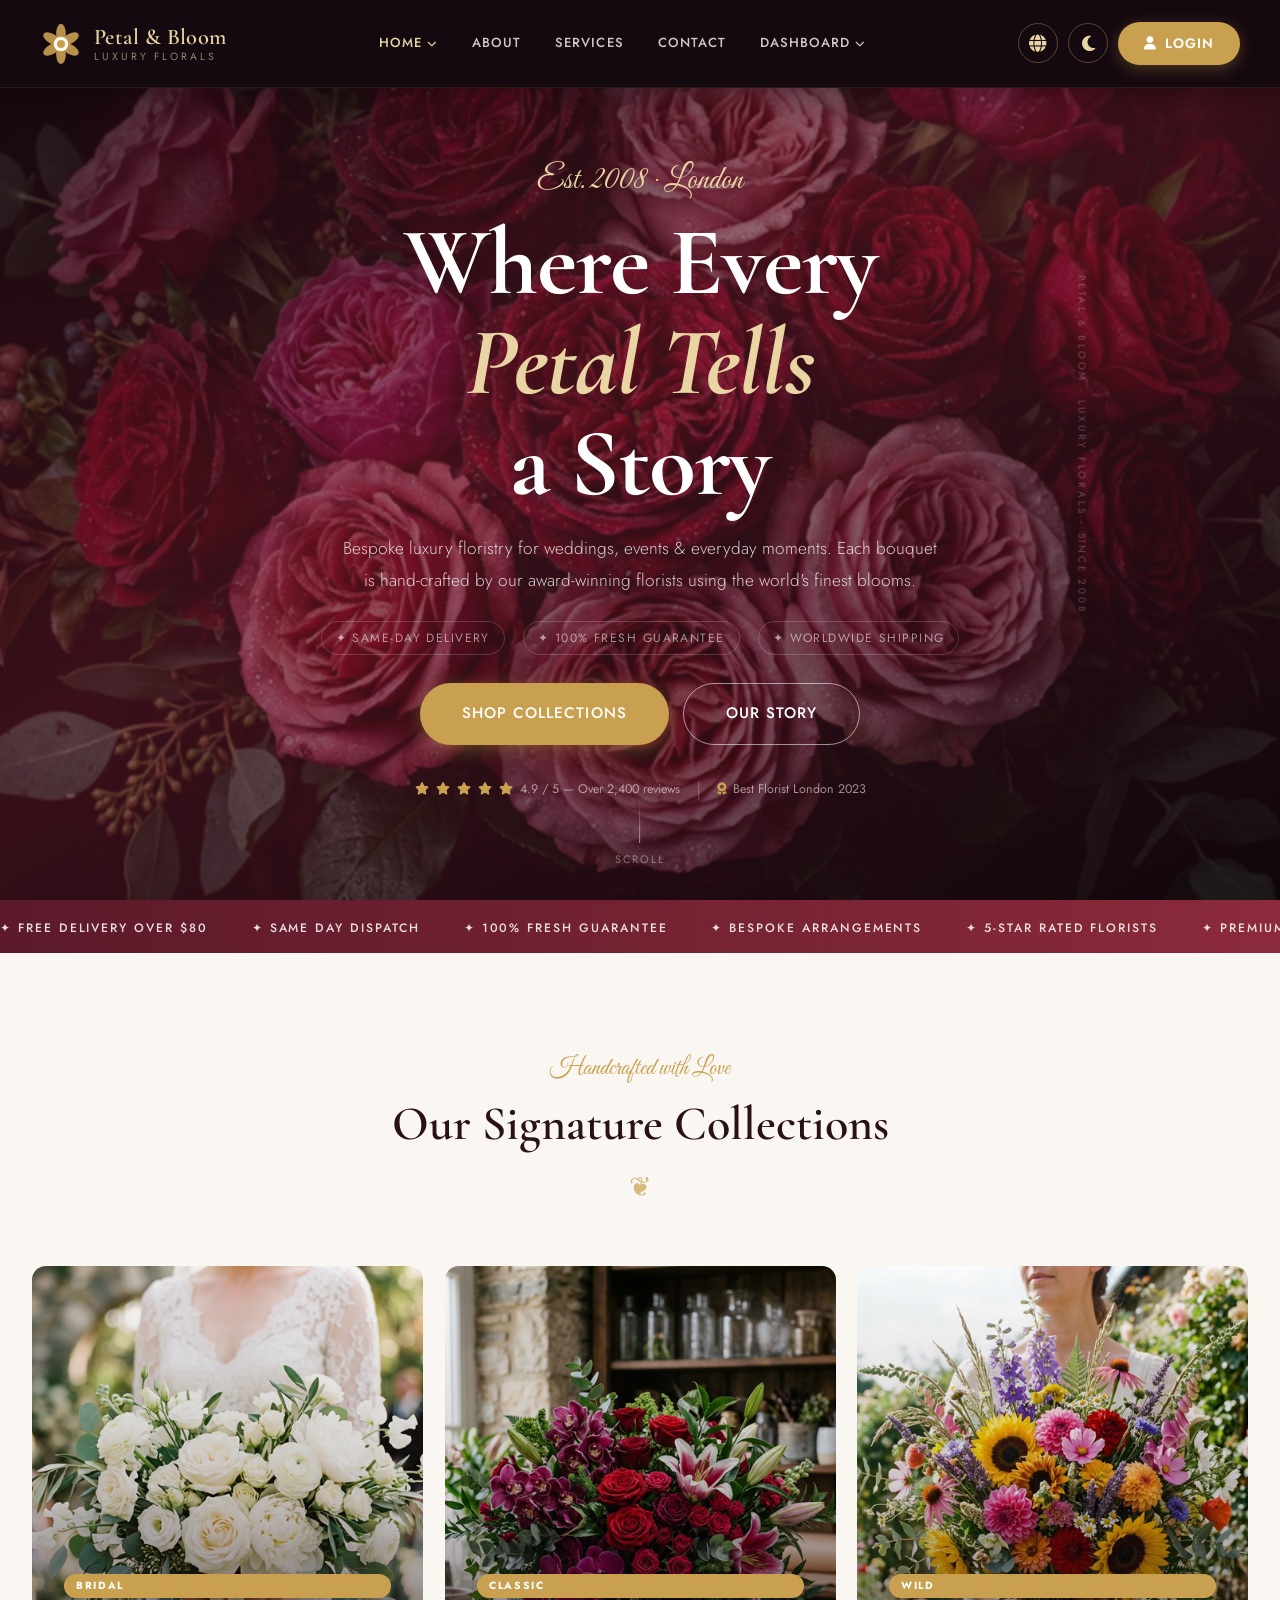
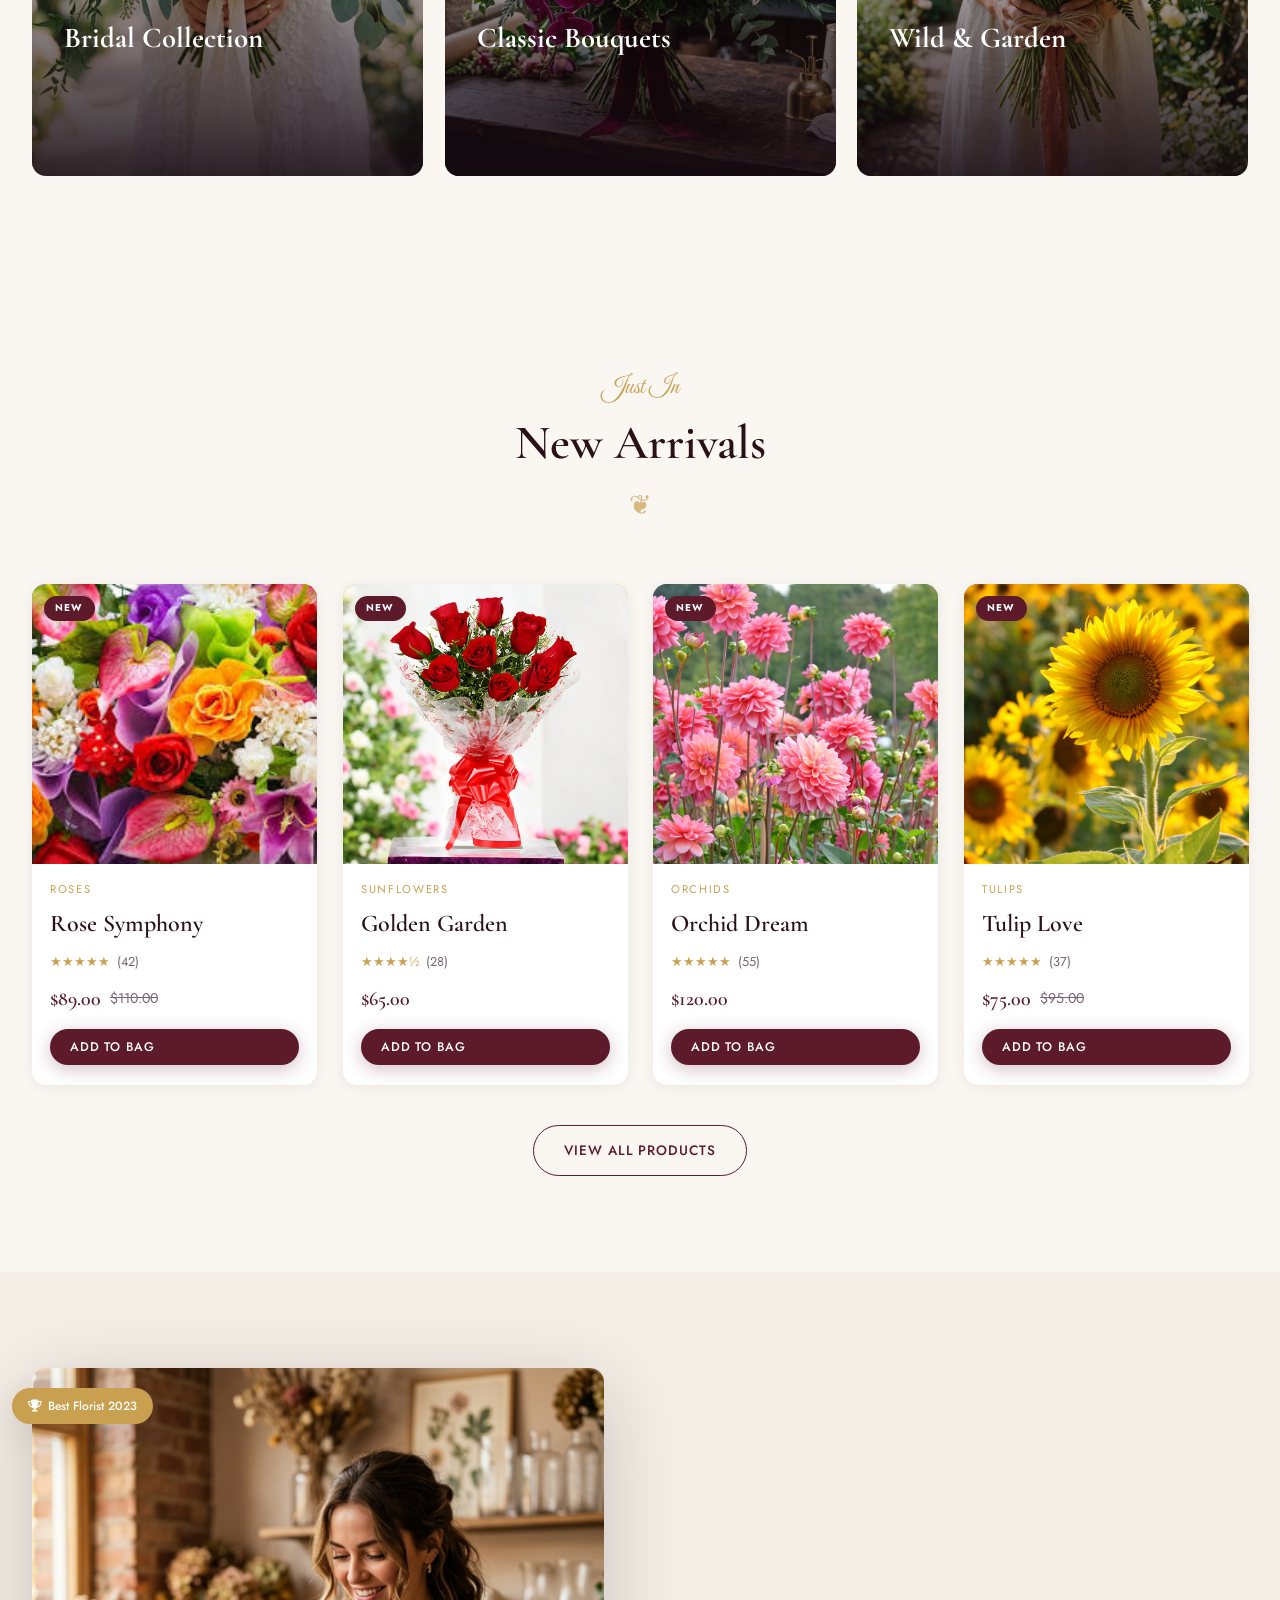
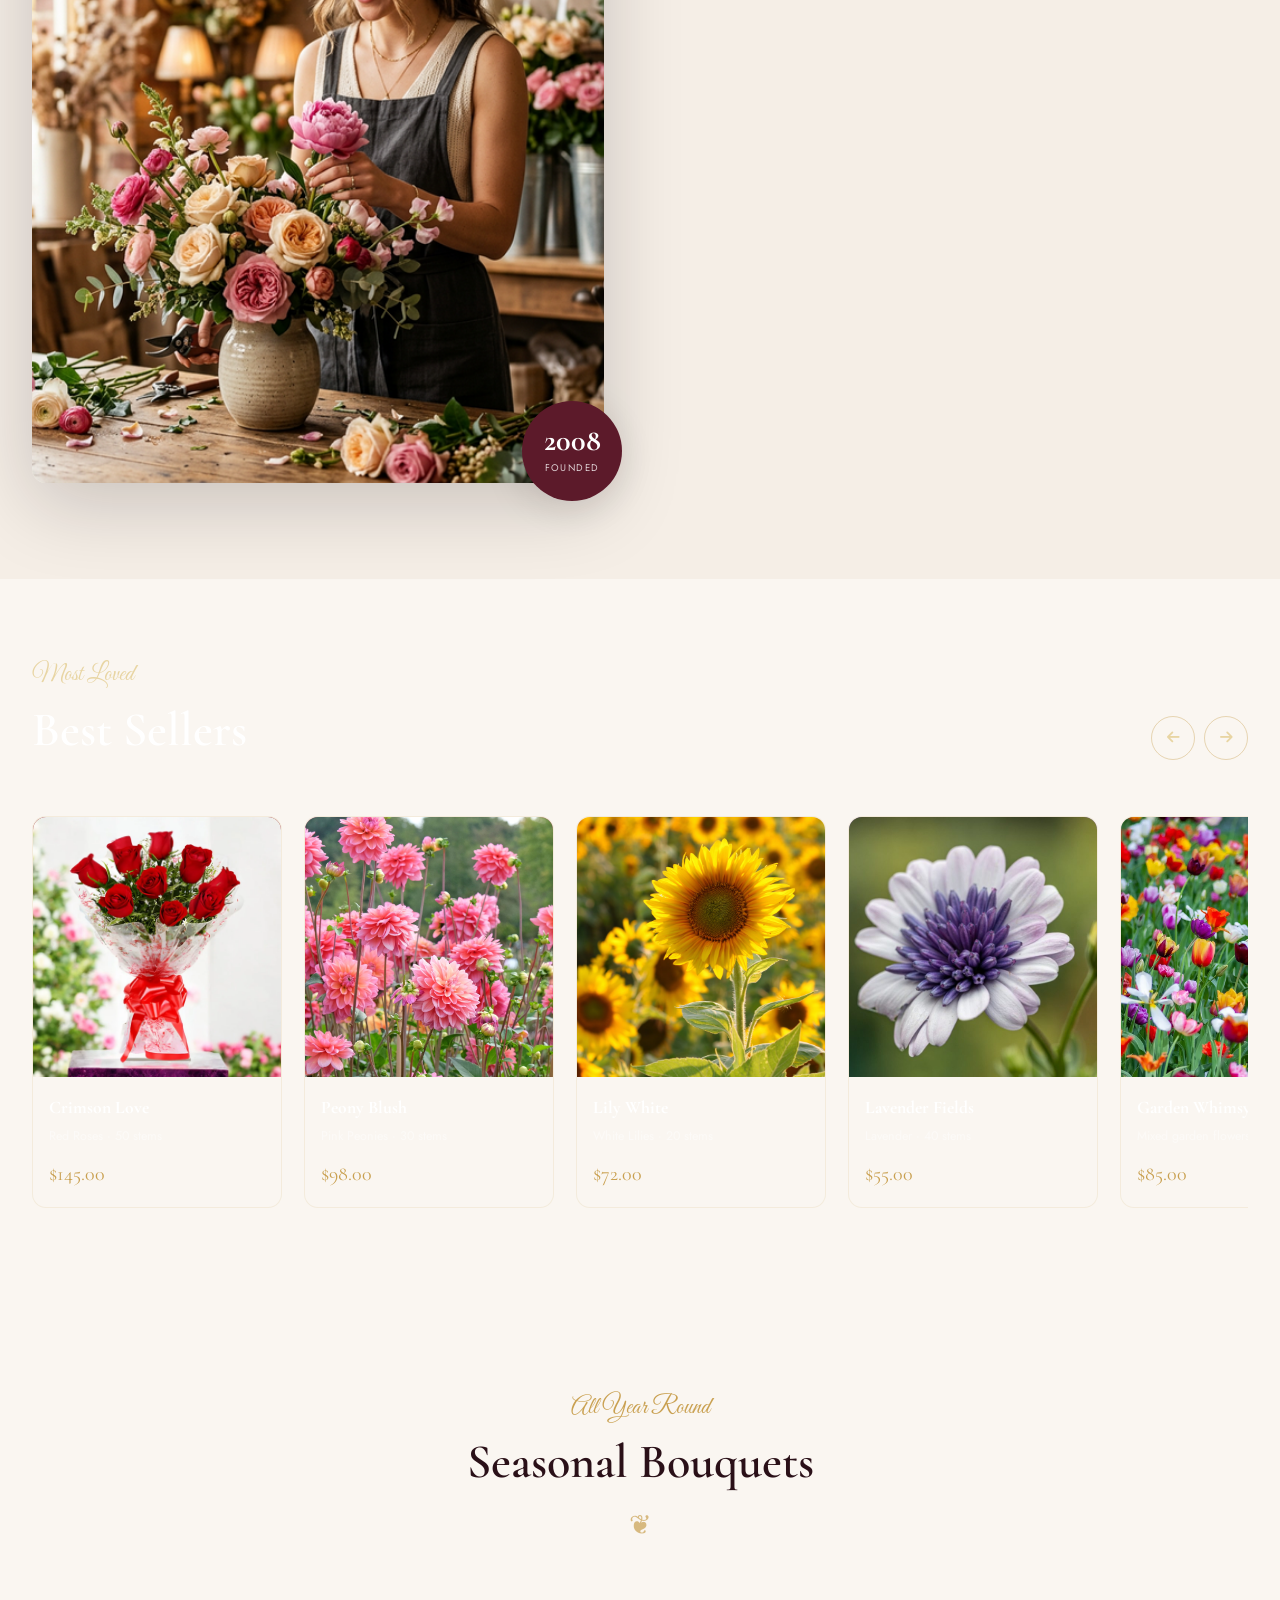
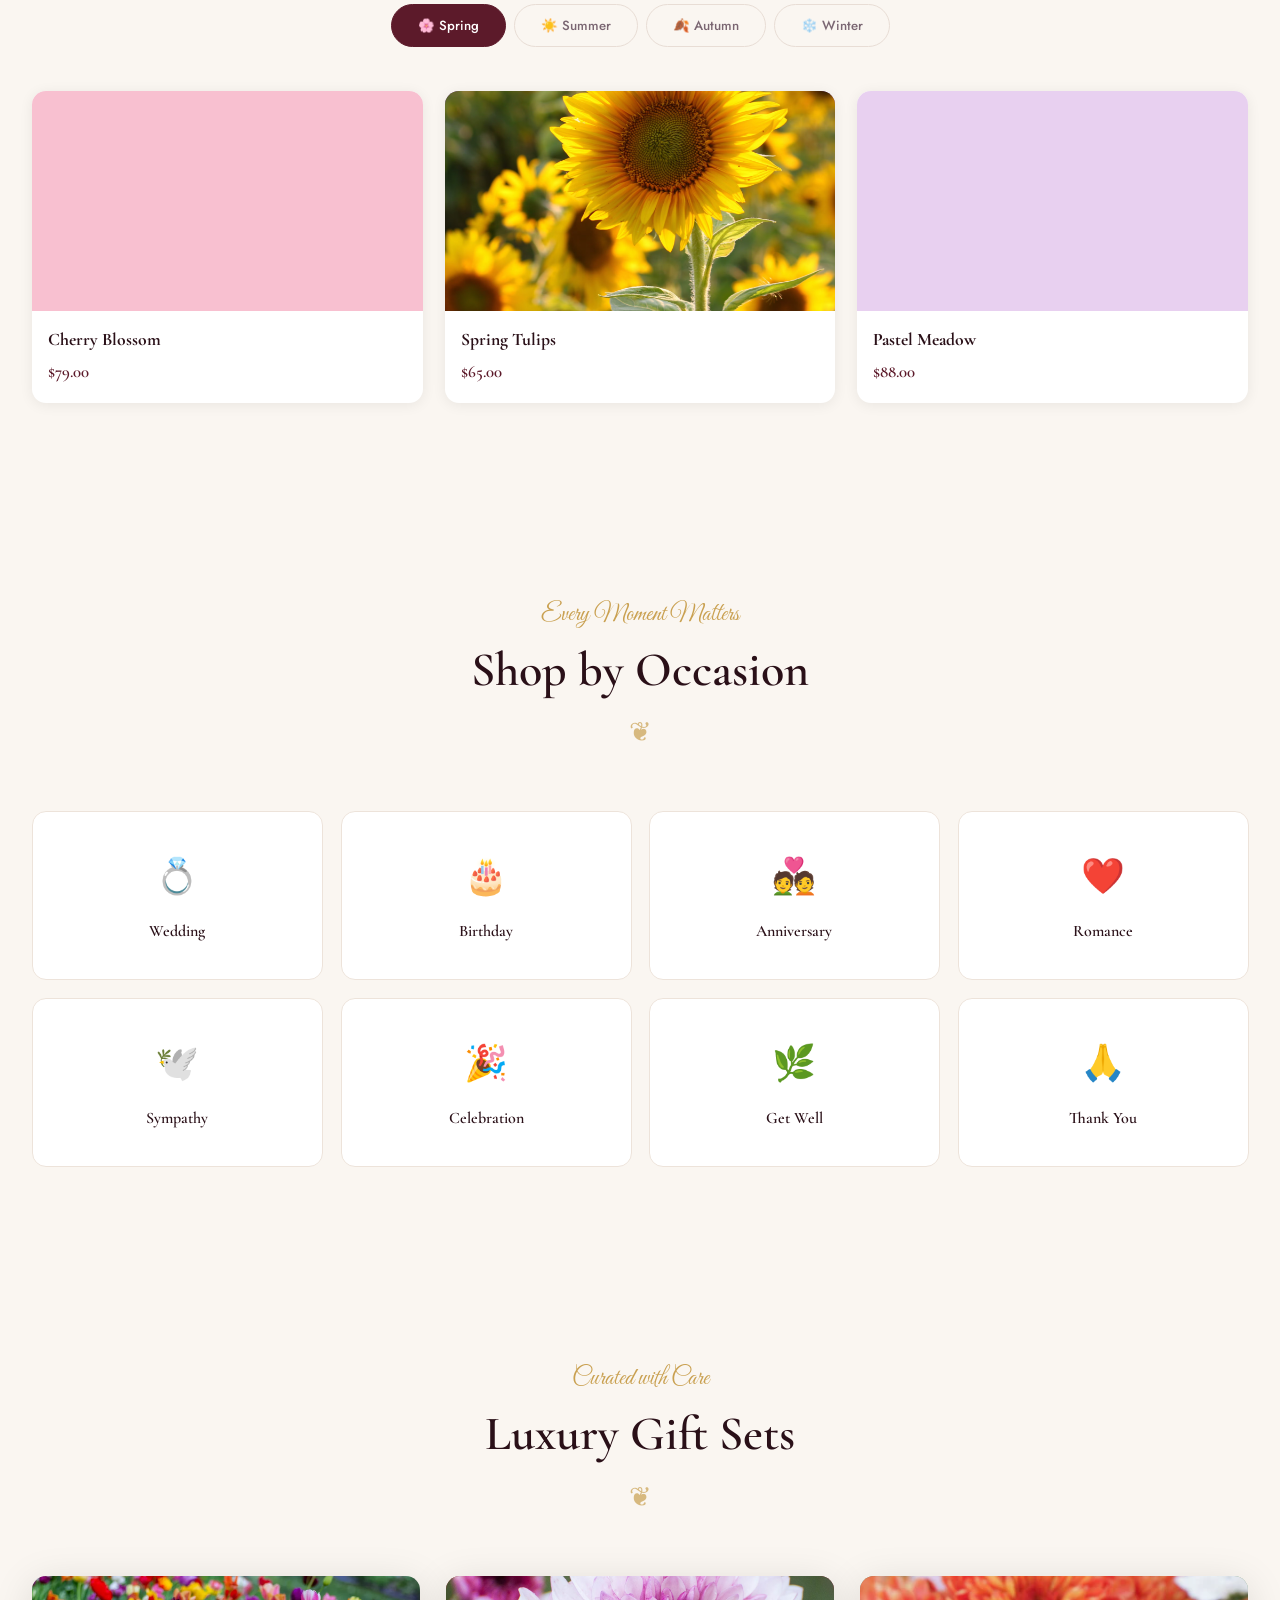
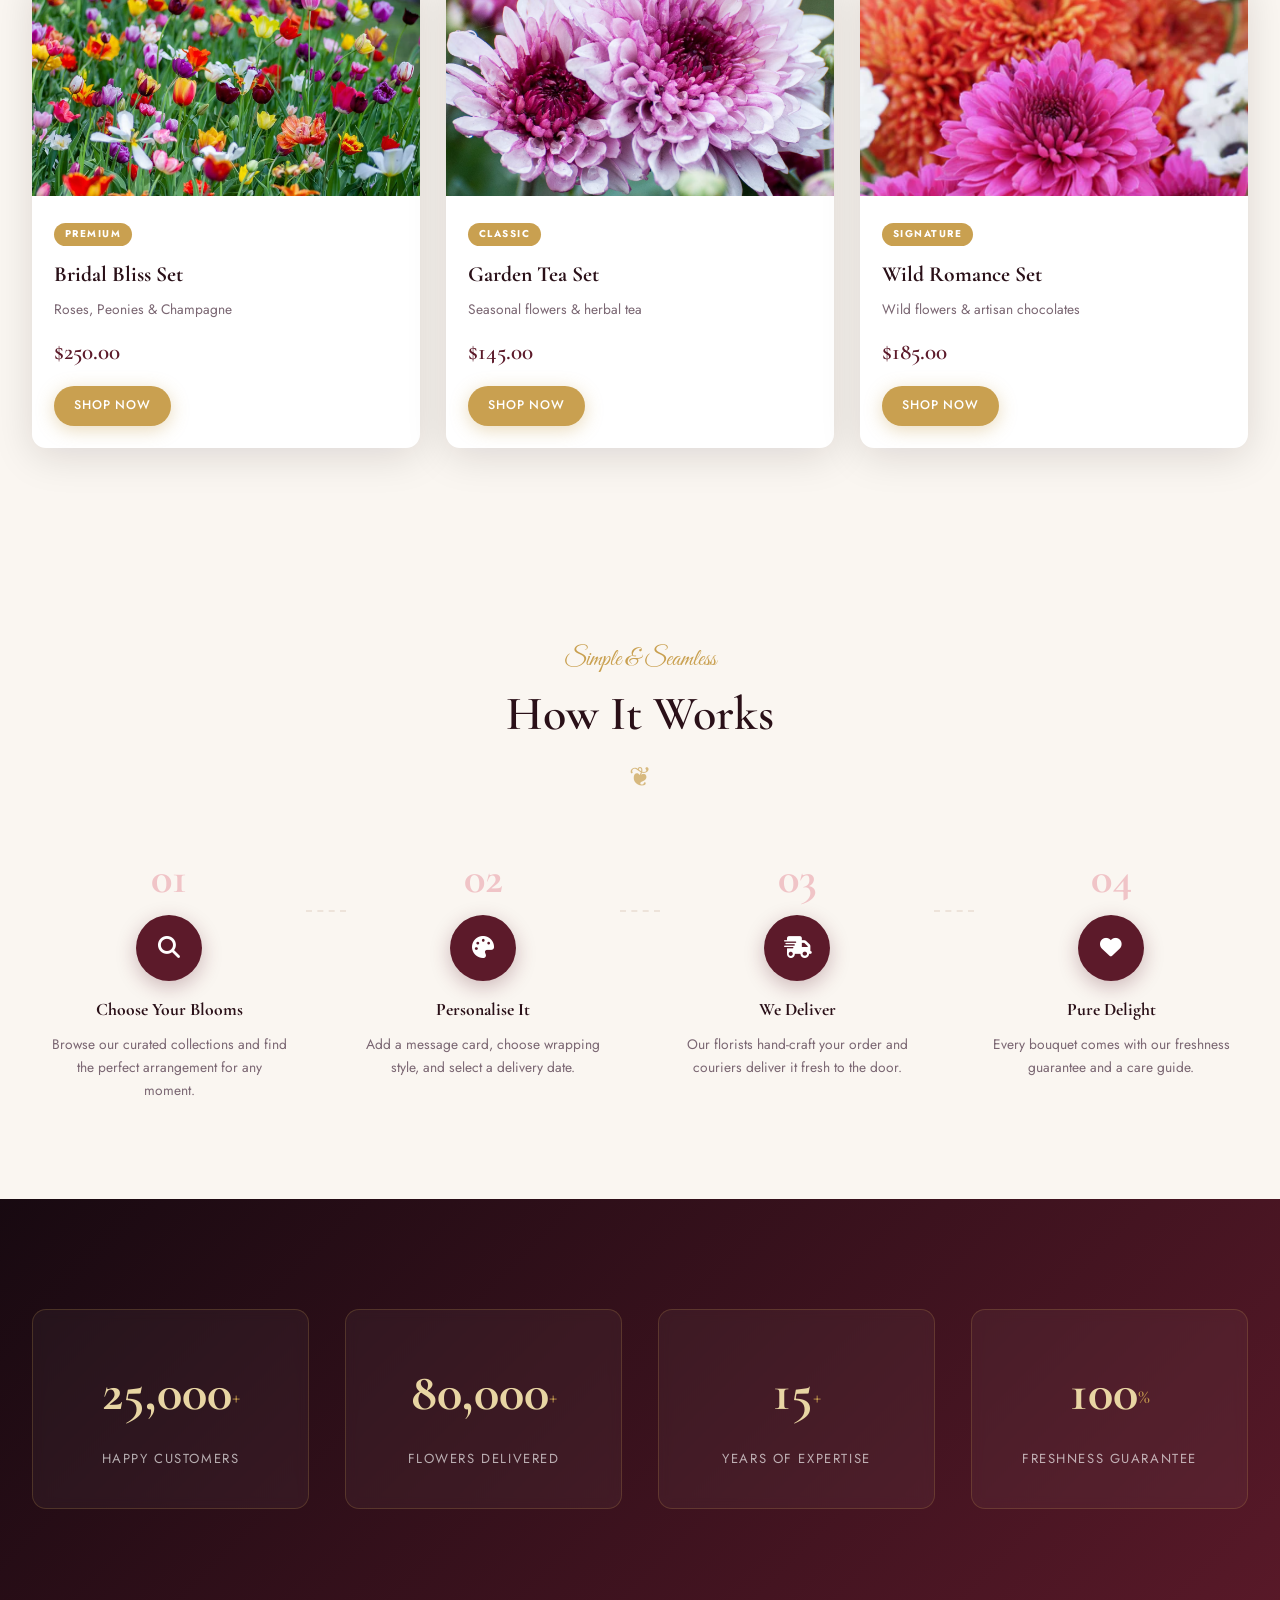
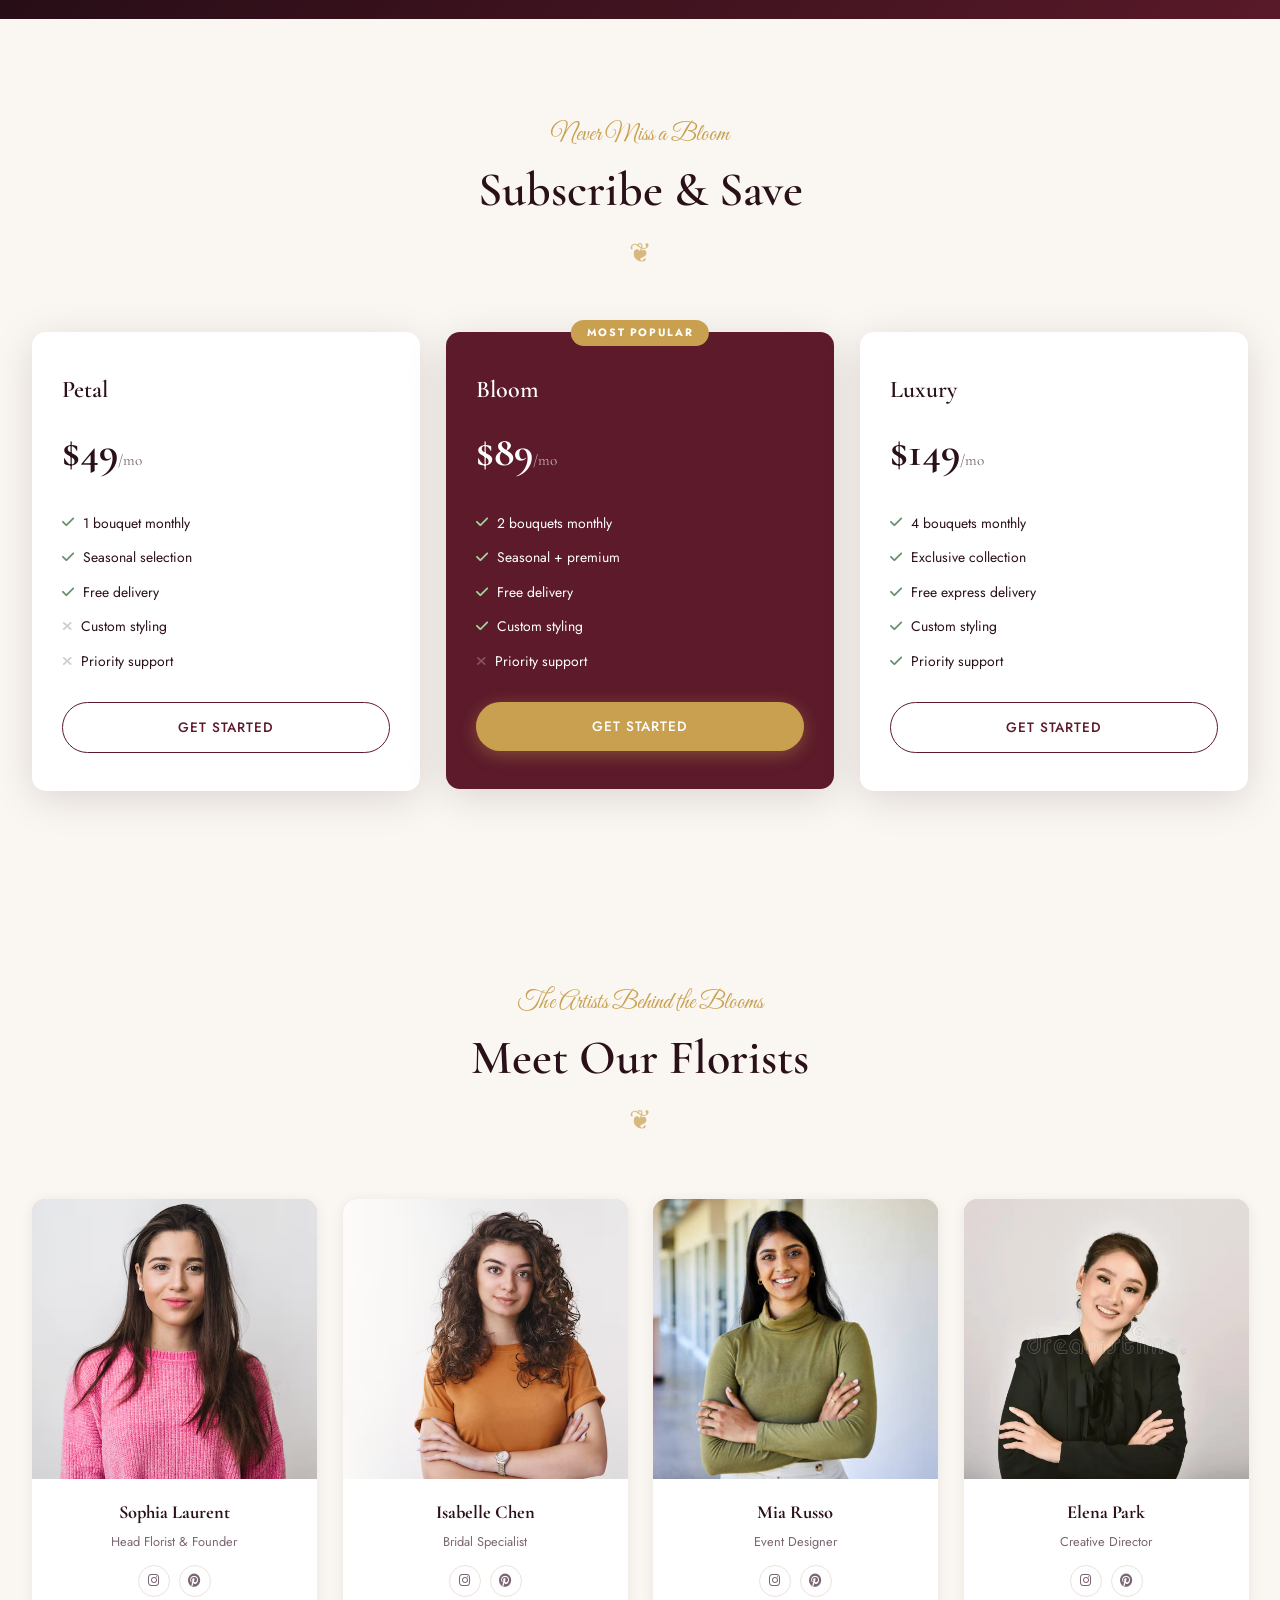
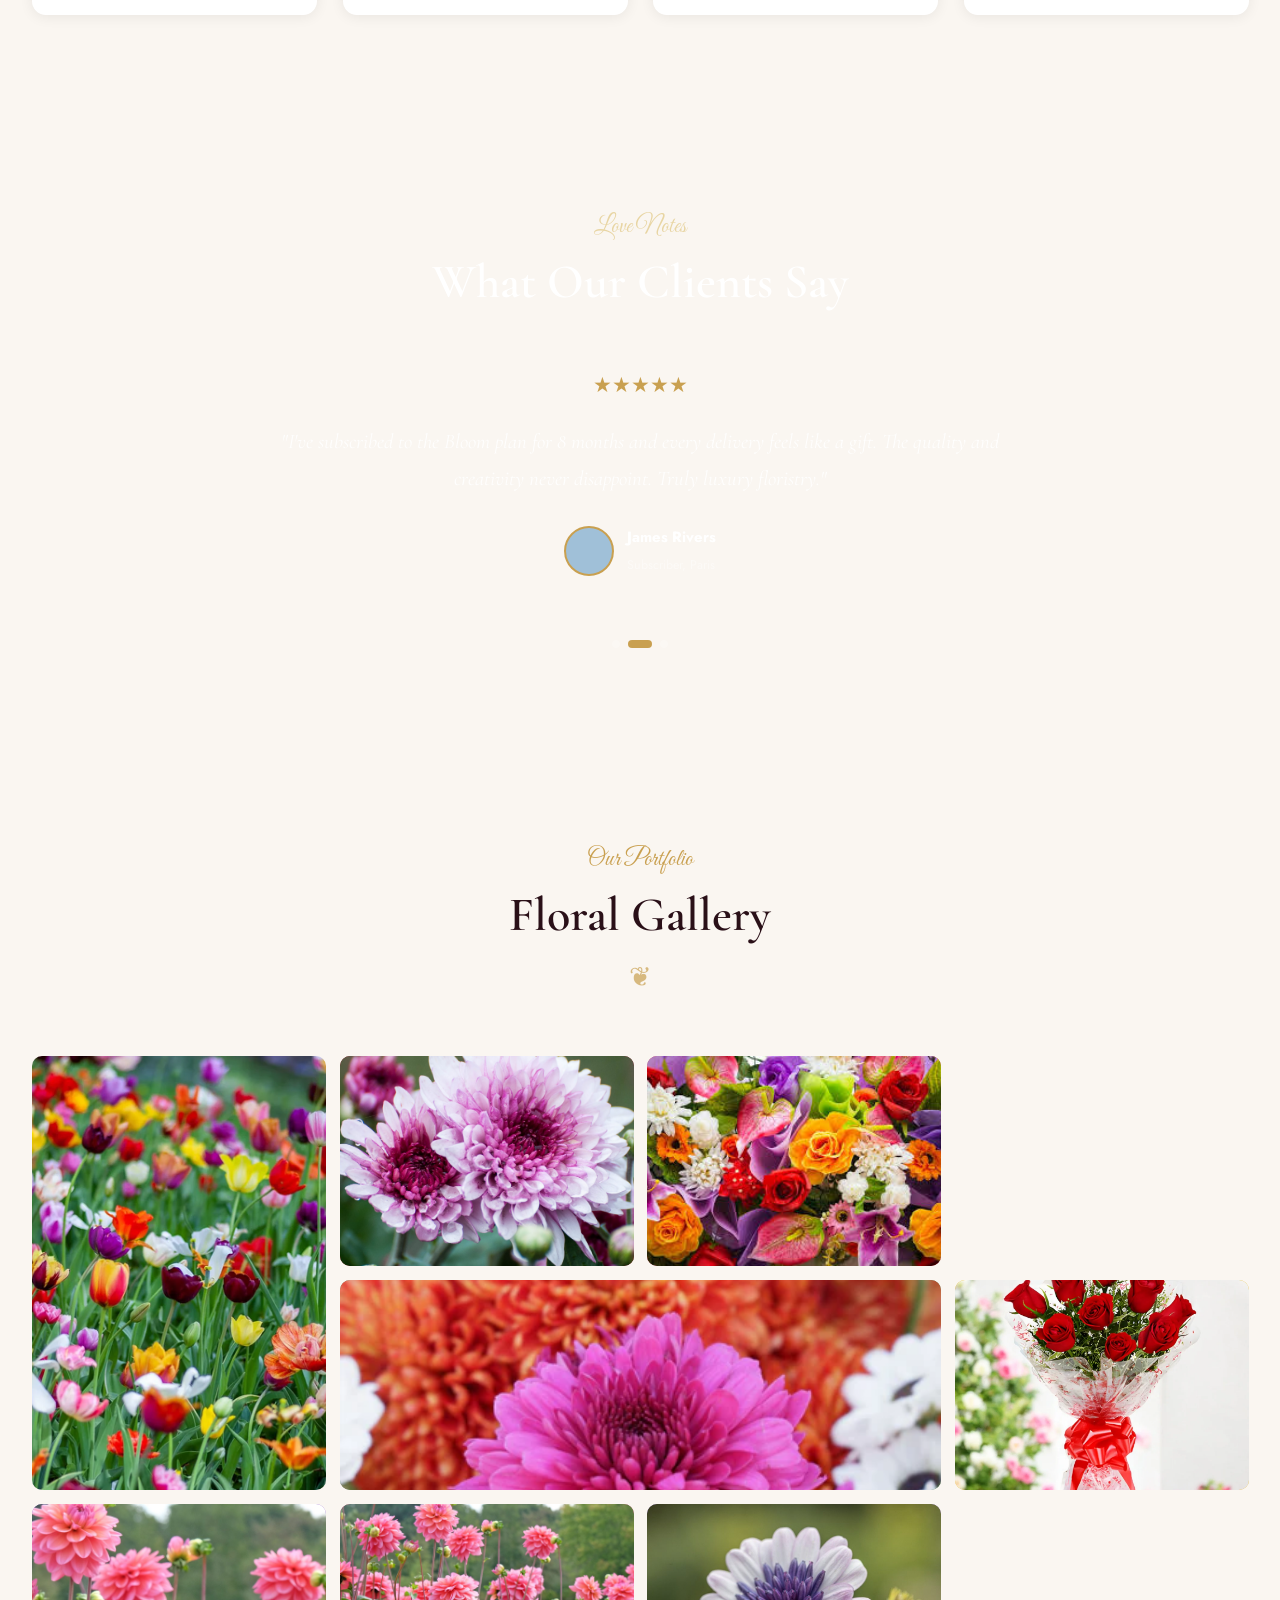
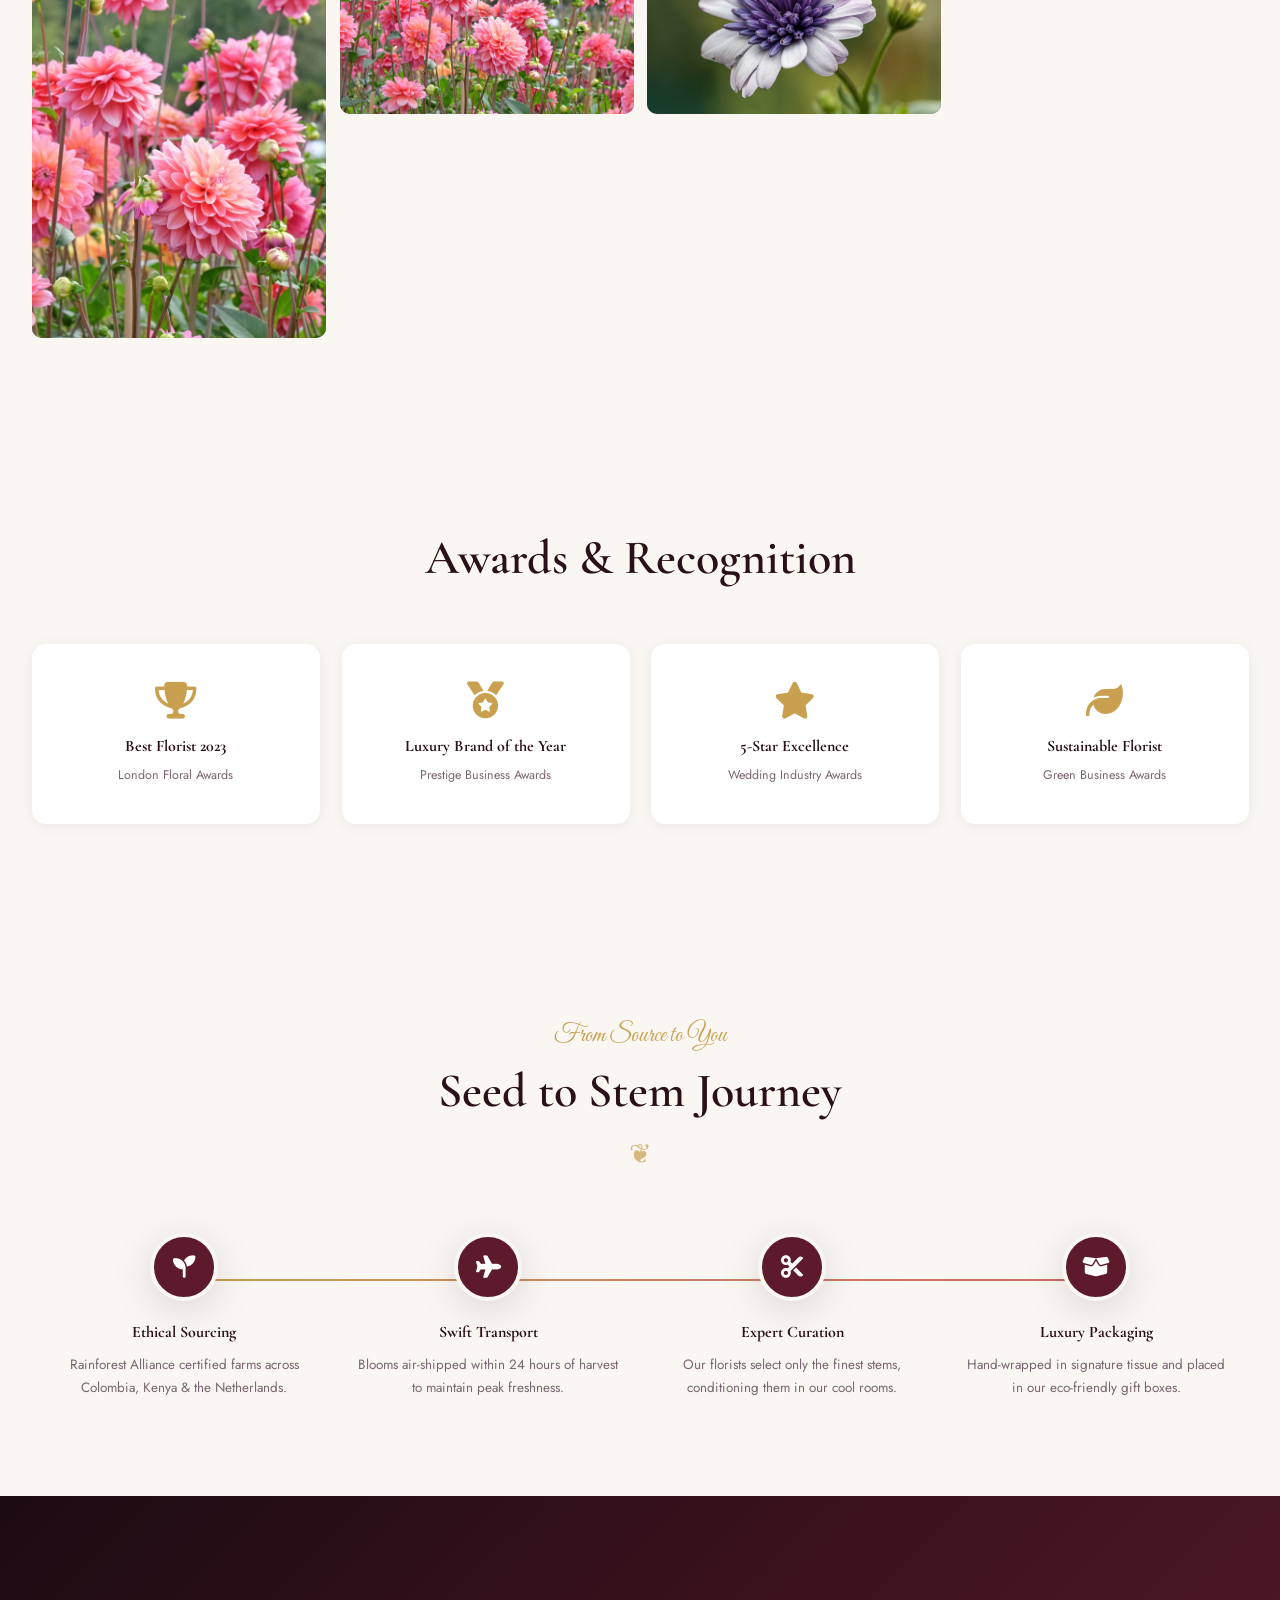
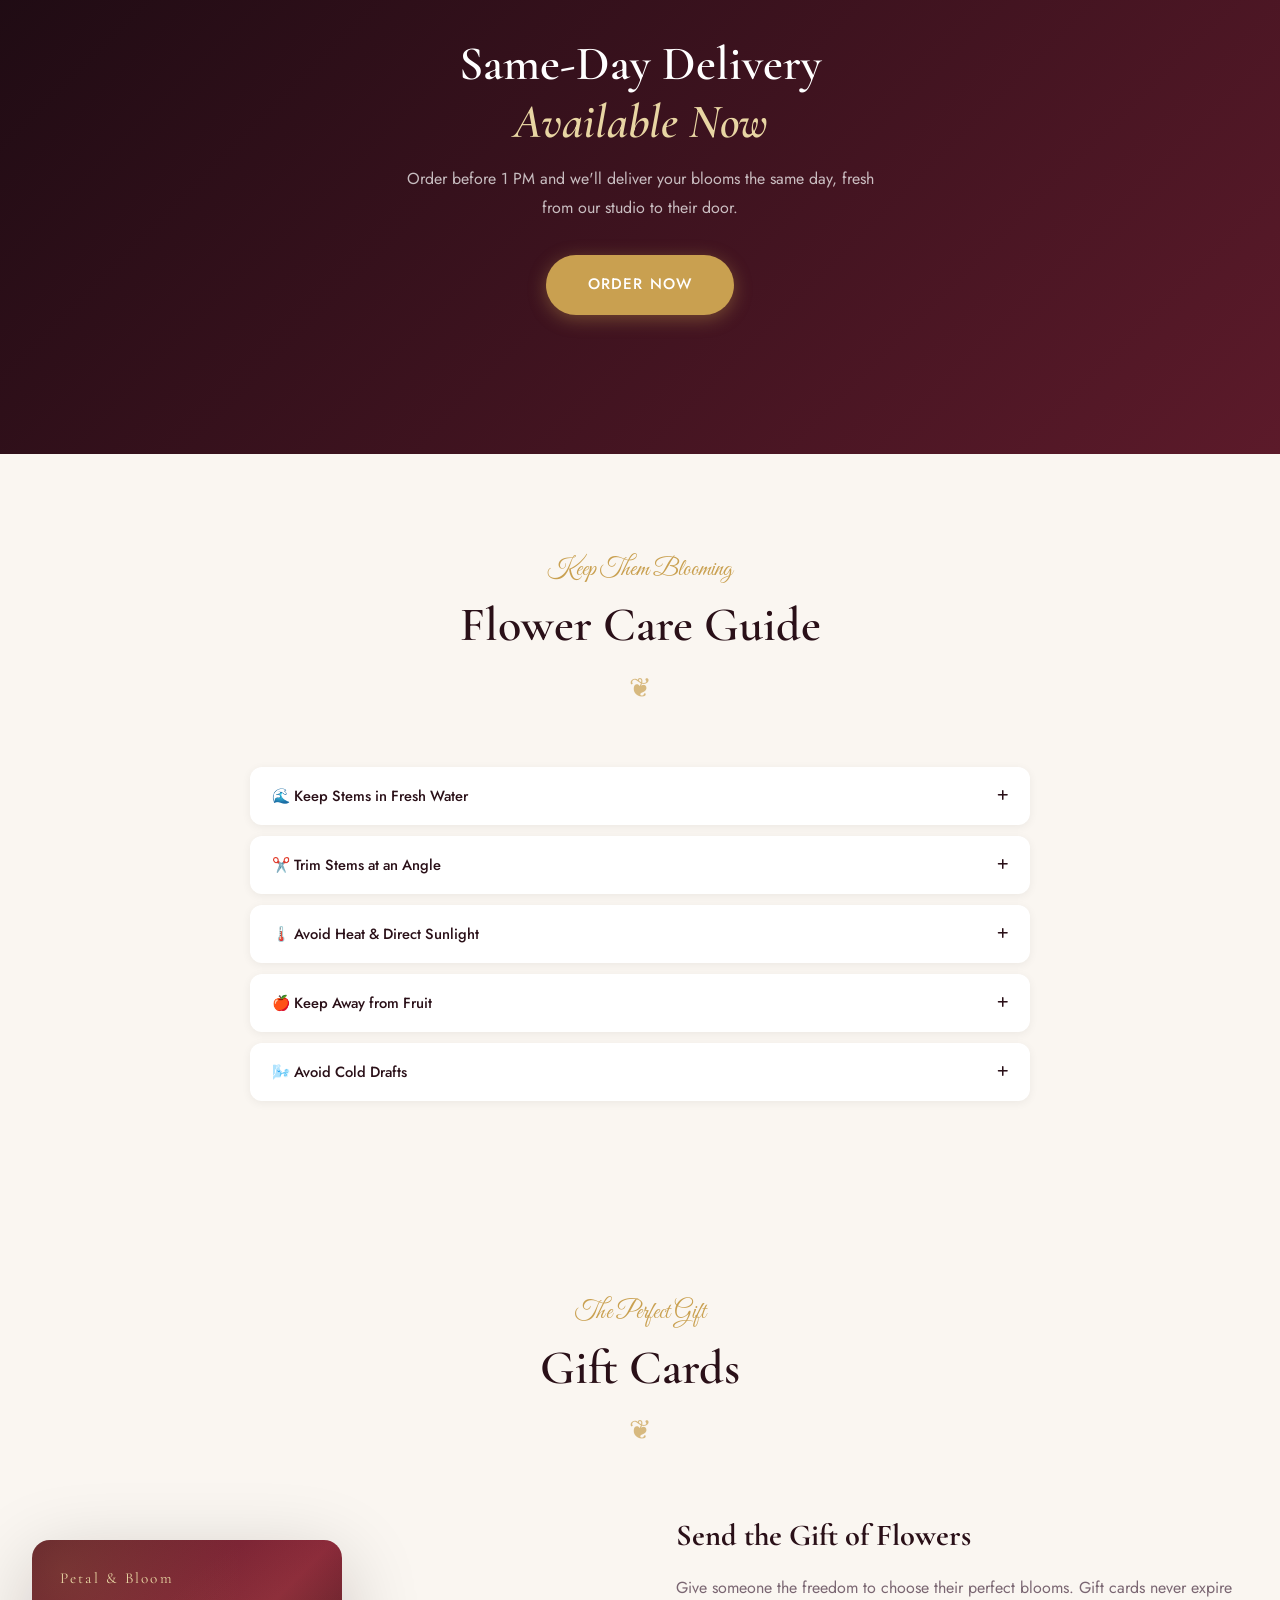
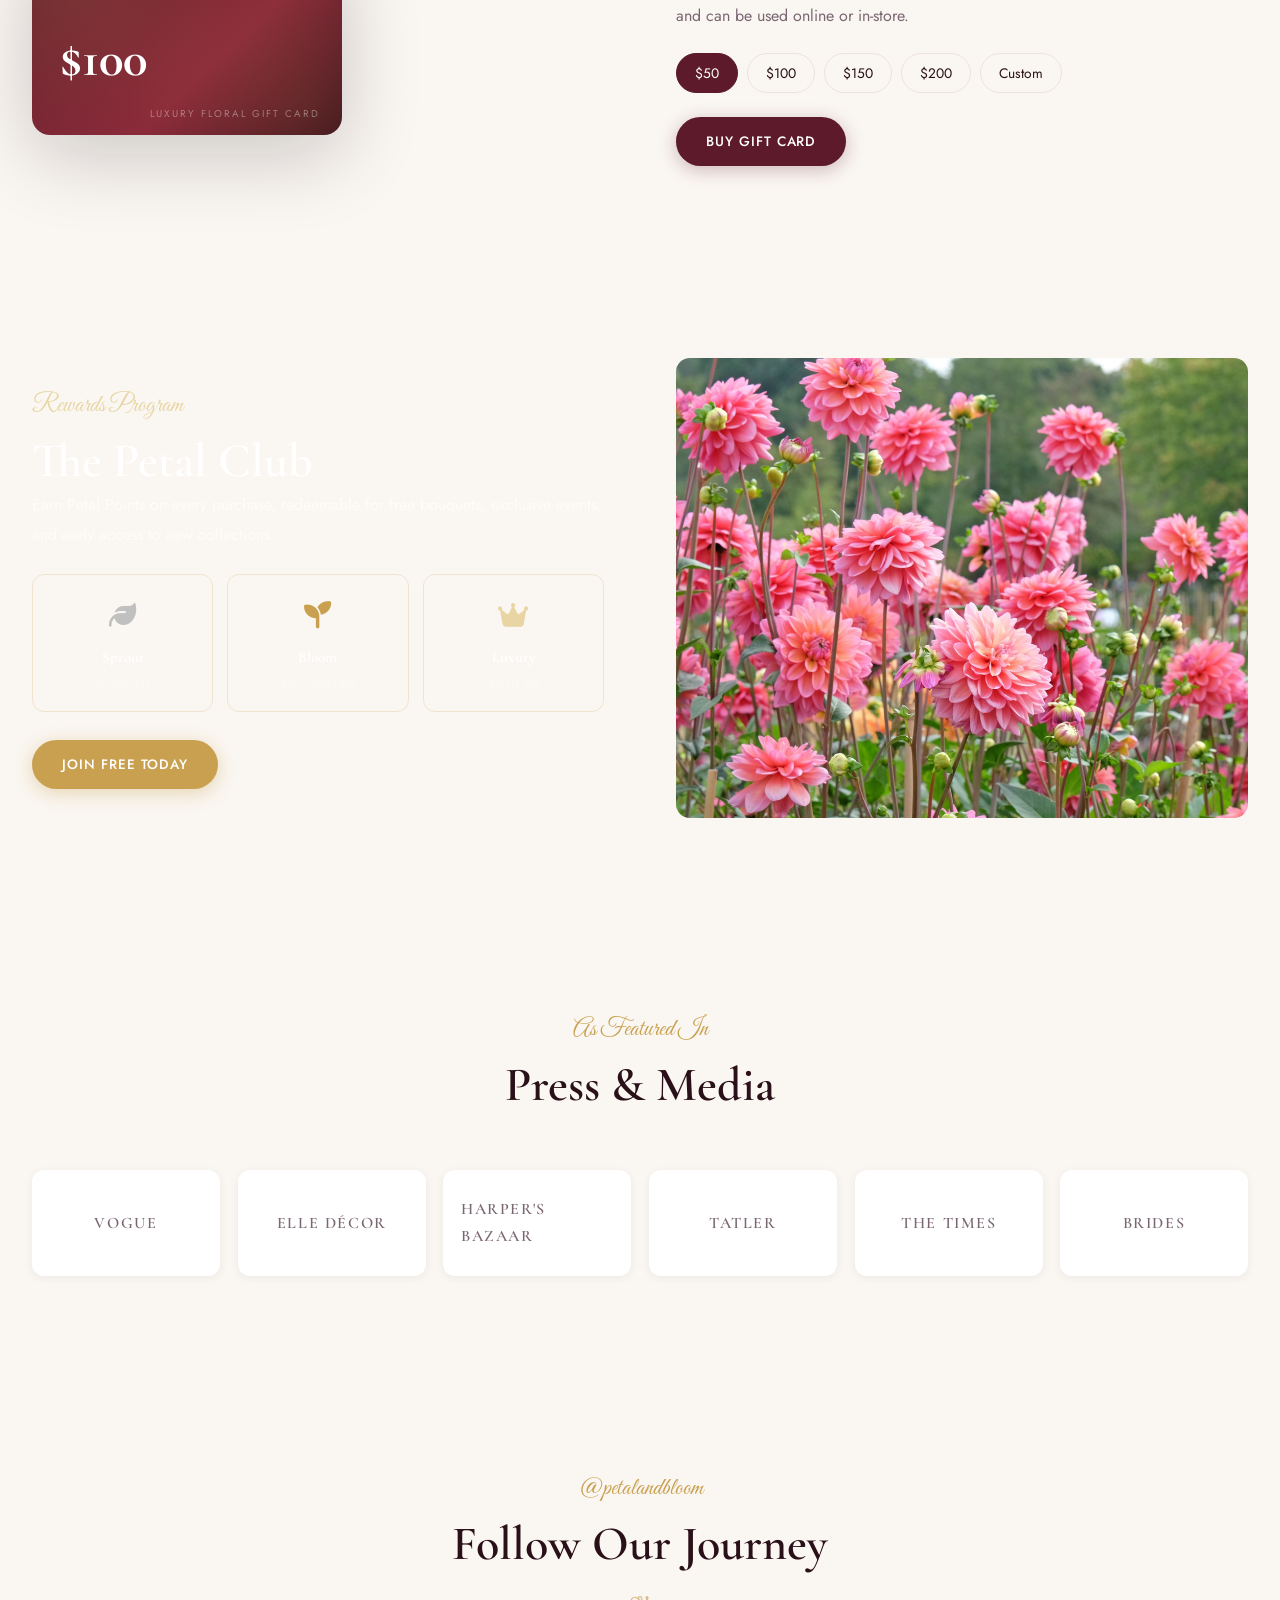
==== commit c630b808: "Finalized dark mode consistency, dashboard theme synchronization, and UI cleanup" ====
--- a/index.html
+++ b/index.html
@@ -53,10 +53,14 @@
                                 User Dashboard</a><a href="admin-dashboard.html" class="di"><i
                                     class="fas fa-shield-halved"></i> Admin Dashboard</a></div>
                     </li>
+                    <li class="ni ni-login-mobile"><a href="login.html" class="nl-a"><i class="fas fa-user"></i>
+                            Login</a></li>
                 </ul>
             </nav>
             <div class="hdr-right">
                 <button class="btn-globe" id="dirToggle" title="Toggle LTR/RTL"><i class="fas fa-globe"></i></button>
+                <button class="btn-theme" id="themeToggle" title="Toggle Light/Dark Mode"><i class="fas fa-moon"></i><i
+                        class="fas fa-sun"></i></button>
                 <a href="login.html" class="btn-login"><i class="fas fa-user"></i><span>Login</span></a>
                 <button class="hamburger" id="hamburger"
                     aria-label="Menu"><span></span><span></span><span></span></button>
--- a/css/style.css
+++ b/css/style.css
@@ -11,16 +11,41 @@
    --cr: #FAF6F1;
    --iv: #F5EEE6;
    --bg: #FAF6F1;
-   --dark: #150910;
    --tx: #2A1018;
    --txm: #7A6672;
    --txl: #FAF6F1;
+   --card-bg: #ffffff;
+   --card-sh: 0 8px 40px rgba(21, 9, 16, .08);
+   --border: rgba(21, 9, 16, 0.08);
    --ff: 'Cormorant Garamond', serif;
    --fs: 'Great Vibes', cursive;
    --fb: 'Jost', sans-serif;
    --sh: 0 8px 40px rgba(21, 9, 16, .13);
    --shl: 0 20px 80px rgba(21, 9, 16, .2);
-   --hh: 88px
+   --hh: 88px;
+   --transition: all 0.4s cubic-bezier(0.4, 0, 0.2, 1);
+   --fixed-dark: #150910;
+}
+
+body.dark-theme {
+   --bg: #150910;
+   --cr: #1c0d16;
+   --iv: #1c0d16;
+   --dark: #1c0d16;
+   --tx: #FAF6F1;
+   --txm: #a4919d;
+   --card-bg: #22111b;
+   --card-sh: 0 10px 40px rgba(0, 0, 0, 0.4);
+   --border: rgba(201, 160, 80, 0.15);
+   --sh: 0 8px 40px rgba(0, 0, 0, .5);
+   --shl: 0 20px 80px rgba(0, 0, 0, .7);
+
+   /* Home 2 Variable Overrides for Dark Mode */
+   --h2-bg: #150910;
+   --h2-bg-alt: #1c0d16;
+   --h2-text: #FAF6F1;
+   --h2-text-light: #a4919d;
+   --h2-border: rgba(201, 160, 80, 0.15);
 }
 
 *,
@@ -40,7 +65,8 @@
    background: var(--bg);
    color: var(--tx);
    overflow-x: hidden;
-   line-height: 1.7
+   line-height: 1.7;
+   transition: background-color 0.4s, color 0.4s;
 }
 
 img {
@@ -389,7 +415,7 @@
    position: fixed;
    inset: 0;
    z-index: 9999;
-   background: var(--dark);
+   background: var(--fixed-dark);
    display: flex;
    align-items: center;
    justify-content: center;
@@ -502,8 +528,9 @@
    right: 0;
    z-index: 1000;
    height: var(--hh);
-   background: var(--dark);
+   background: var(--fixed-dark);
    /* Permanently Dark for Premium Look */
+   color: #fff;
    border-bottom: 1px solid rgba(201, 160, 80, 0.12);
    box-shadow: 0 4px 30px rgba(0, 0, 0, 0.4);
    transition: all .4s
@@ -682,6 +709,39 @@
    font-size: 1.1rem;
 }
 
+.btn-theme {
+   display: flex;
+   align-items: center;
+   justify-content: center;
+   width: 40px;
+   height: 40px;
+   border-radius: 50%;
+   border: 1.5px solid rgba(201, 160, 80, 0.4);
+   color: var(--gl);
+   background: transparent;
+   transition: all 0.35s cubic-bezier(0.4, 0, 0.2, 1);
+   cursor: pointer;
+}
+
+.btn-theme:hover {
+   background: var(--g);
+   color: #fff;
+   border-color: var(--g);
+   transform: scale(1.1);
+}
+
+.btn-theme i {
+   font-size: 1.1rem;
+}
+
+body.dark-theme .btn-theme .fa-moon {
+   display: none;
+}
+
+body:not(.dark-theme) .btn-theme .fa-sun {
+   display: none;
+}
+
 .btn-login {
    display: flex;
    align-items: center;
@@ -2576,7 +2636,8 @@
 
 /* ── FOOTER ── */
 .footer {
-   background: var(--dark);
+   background: var(--fixed-dark);
+   color: #fff;
    padding: 76px 0 0;
    border-top: 1px solid rgba(201, 160, 80, .1)
 }
@@ -3922,7 +3983,7 @@
 
 /* 15. CTA Footer */
 .h2-footer {
-   background: var(--h2-text);
+   background: var(--fixed-dark);
    color: #fff;
    padding: 100px 0 0 0;
    text-align: center;
@@ -4006,4 +4067,252 @@
    transition-delay: 0s
 }
 
-/* RTL Fixes - see rtl-fixes.css for complete RTL/responsive rules */+/* RTL Fixes - see rtl-fixes.css for complete RTL/responsive rules */
+
+/* ── GLOBAL DARK THEME OVERRIDES ── */
+body.dark-theme .story-txt h2,
+body.dark-theme .heritage-content h2,
+body.dark-theme .vision-txt h2,
+body.dark-theme .section-title,
+body.dark-theme .h2-title,
+body.dark-theme .st,
+body.dark-theme .st.light {
+   color: #fff !important;
+}
+
+body.dark-theme .h2-eyebrow,
+body.dark-theme .eye {
+   color: var(--gl) !important;
+}
+
+body.dark-theme .j-card h4,
+body.dark-theme .t-card h5,
+body.dark-theme .p-step h4,
+body.dark-theme .h-item h4,
+body.dark-theme .acc-txt h3,
+body.dark-theme .faq-txt,
+body.dark-theme .h2-faq summary {
+   color: #fff !important;
+}
+
+body.dark-theme .t-card,
+body.dark-theme .scard,
+body.dark-theme .occ-card,
+body.dark-theme .ss,
+body.dark-theme .j-card,
+body.dark-theme .h-item,
+body.dark-theme .process-step,
+body.dark-theme .p-step,
+body.dark-theme .stat-card,
+body.dark-theme .service-item,
+body.dark-theme .faq-item,
+body.dark-theme .kpi-card,
+body.dark-theme .data-panel,
+body.dark-theme .chart-card,
+body.dark-theme .setting-item {
+   background: var(--card-bg) !important;
+   color: var(--tx) !important;
+   border: 1px solid var(--border) !important;
+   box-shadow: var(--card-sh) !important;
+}
+
+body.dark-theme .ab {
+   background: var(--iv);
+   color: var(--tx);
+}
+
+body.dark-theme .ab:hover {
+   background: var(--p);
+   color: #fff;
+}
+
+body.dark-theme .bg-cream,
+body.dark-theme .bg-light,
+body.dark-theme .h2-bg-white {
+   background: var(--cr) !important;
+}
+
+body.dark-theme .btn-outline {
+   border-color: var(--gl);
+   color: var(--gl);
+}
+
+body.dark-theme .btn-outline:hover {
+   background: var(--gl);
+   color: var(--dark);
+}
+
+body.dark-theme .tbl-admin th {
+    background: #25121e !important;
+    color: var(--g) !important;
+}
+
+body.dark-theme .tbl-admin td {
+    background: var(--card-bg) !important;
+    color: var(--tx) !important;
+    border-bottom: 1px solid var(--border) !important;
+}
+
+body.dark-theme .admin-meta {
+    background: var(--card-bg) !important;
+    border-bottom: 1px solid var(--border) !important;
+}
+
+/* Home 2 Hero Contrast */
+body.dark-theme .hero2 {
+   background: linear-gradient(135deg, #25121e 0%, #150910 100%) !important;
+}
+
+body.dark-theme .hero2 h1 {
+   color: #fff !important;
+}
+
+body.dark-theme .hero2 p {
+   color: var(--txm) !important;
+}
+
+body.dark-theme .form-control {
+   background: transparent !important;
+   color: #fff !important;
+   border-bottom-color: rgba(255, 255, 255, 0.2) !important;
+}
+
+body.dark-theme .form-control:focus {
+   border-bottom-color: var(--gl) !important;
+}
+
+/* Authentication & Dashboard Dark Mode */
+body.dark-theme .panel-right,
+body.dark-theme .auth-card {
+    background: #1c0d16 !important;
+    color: #fff !important;
+}
+
+body.dark-theme .auth-title,
+body.dark-theme .form-label {
+    color: #fff !important;
+}
+
+body.dark-theme .auth-subtitle,
+body.dark-theme .switch-link,
+body.dark-theme .check-label {
+    color: rgba(255, 255, 255, 0.7) !important;
+}
+
+body.dark-theme .form-input,
+body.dark-theme .btn-social {
+    background: #25121e !important;
+    border-color: rgba(255, 255, 255, 0.1) !important;
+    color: #fff !important;
+}
+
+body.dark-theme .btn-globe-auth,
+body.dark-theme .btn-theme-auth {
+    color: var(--gl) !important;
+    border-color: rgba(201, 160, 80, 0.6) !important;
+    background: rgba(255, 255, 255, 0.05) !important;
+}
+
+/* Home 2 Component Visibility Fixes */
+body.dark-theme.h2-page .h2-btn {
+   background: var(--g) !important;
+   color: #fff !important;
+   border-color: var(--g) !important;
+}
+
+body.dark-theme.h2-page .h2-btn:hover {
+   background: transparent !important;
+   color: var(--g) !important;
+}
+
+body.dark-theme.h2-page .h2-marquee {
+   background: var(--fixed-dark) !important;
+   color: var(--gl) !important;
+   border-color: var(--g) !important;
+}
+
+body.dark-theme.h2-page .h2-bg-dark {
+   background: var(--fixed-dark) !important;
+}
+
+body.dark-theme.h2-page .parallax-w::before {
+   background: rgba(21, 9, 16, 0.7) !important;
+}
+
+body.dark-theme.h2-page .h2-footer {
+   background: var(--fixed-dark) !important;
+}
+
+/* Dashboard specific vars and overrides */
+body.dark-theme {
+    --admin-bg: #150910;
+    --dash-bg: #150910;
+    --forest: #FAF6F1;
+}
+
+body.dark-theme .dash-card,
+body.dark-theme .dash-panel,
+body.dark-theme .data-card,
+body.dark-theme .order-item,
+body.dark-theme .wish-item,
+body.dark-theme .sub-card,
+body.dark-theme .prof-card,
+body.dark-theme .tbl-admin td {
+    background: #1c0d16 !important;
+    color: #fff !important;
+    border: 1px solid var(--border) !important;
+}
+
+body.dark-theme .user-meta,
+body.dark-theme .admin-meta {
+    background: #1c0d16 !important;
+    border-bottom: 1px solid var(--border) !important;
+    color: #fff !important;
+}
+
+body.dark-theme .user-name {
+    color: #fff !important;
+}
+
+/* ── MOBILE LOGIN REFINEMENT ── */
+.ni-login-mobile {
+   display: none;
+}
+
+@media (max-width: 991px) {
+   .btn-login {
+      display: none !important;
+   }
+
+   .ni-login-mobile {
+      display: block !important;
+      border-top: 1px solid rgba(255, 255, 255, 0.08);
+      margin-top: 20px;
+      padding: 25px 0 15px;
+      text-align: center;
+   }
+
+   .ni-login-mobile .nl-a {
+      display: inline-flex !important;
+      background: var(--g);
+      color: #fff !important;
+      padding: 14px 45px !important;
+      border-radius: 50px !important;
+      font-weight: 600;
+      text-transform: uppercase;
+      letter-spacing: 0.15em;
+      font-size: 0.9rem !important;
+      box-shadow: 0 6px 20px rgba(201, 160, 80, 0.3);
+      justify-content: center;
+      transition: all 0.3s;
+   }
+
+   .ni-login-mobile .nl-a:active {
+      transform: scale(0.95);
+      background: #b89248;
+   }
+
+   .ni-login-mobile .nl-a i {
+      margin-right: 8px;
+   }
+}
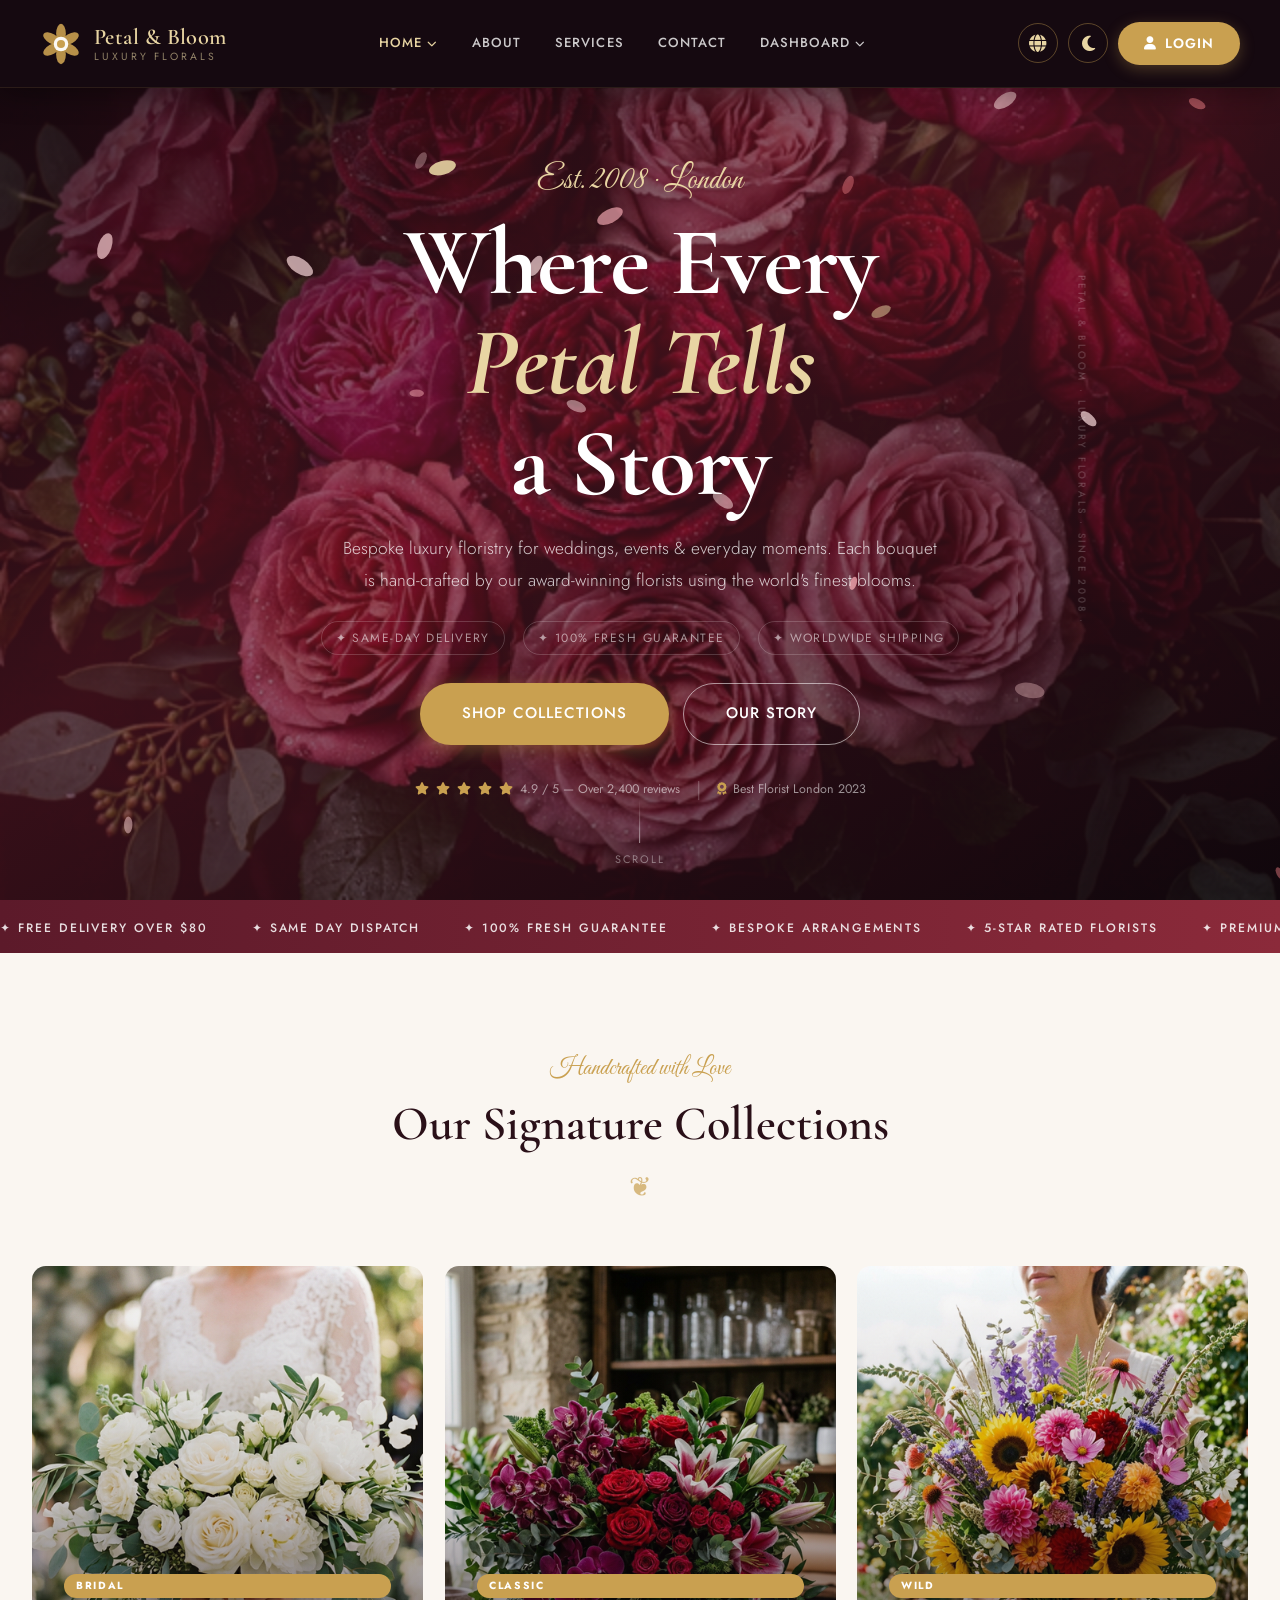
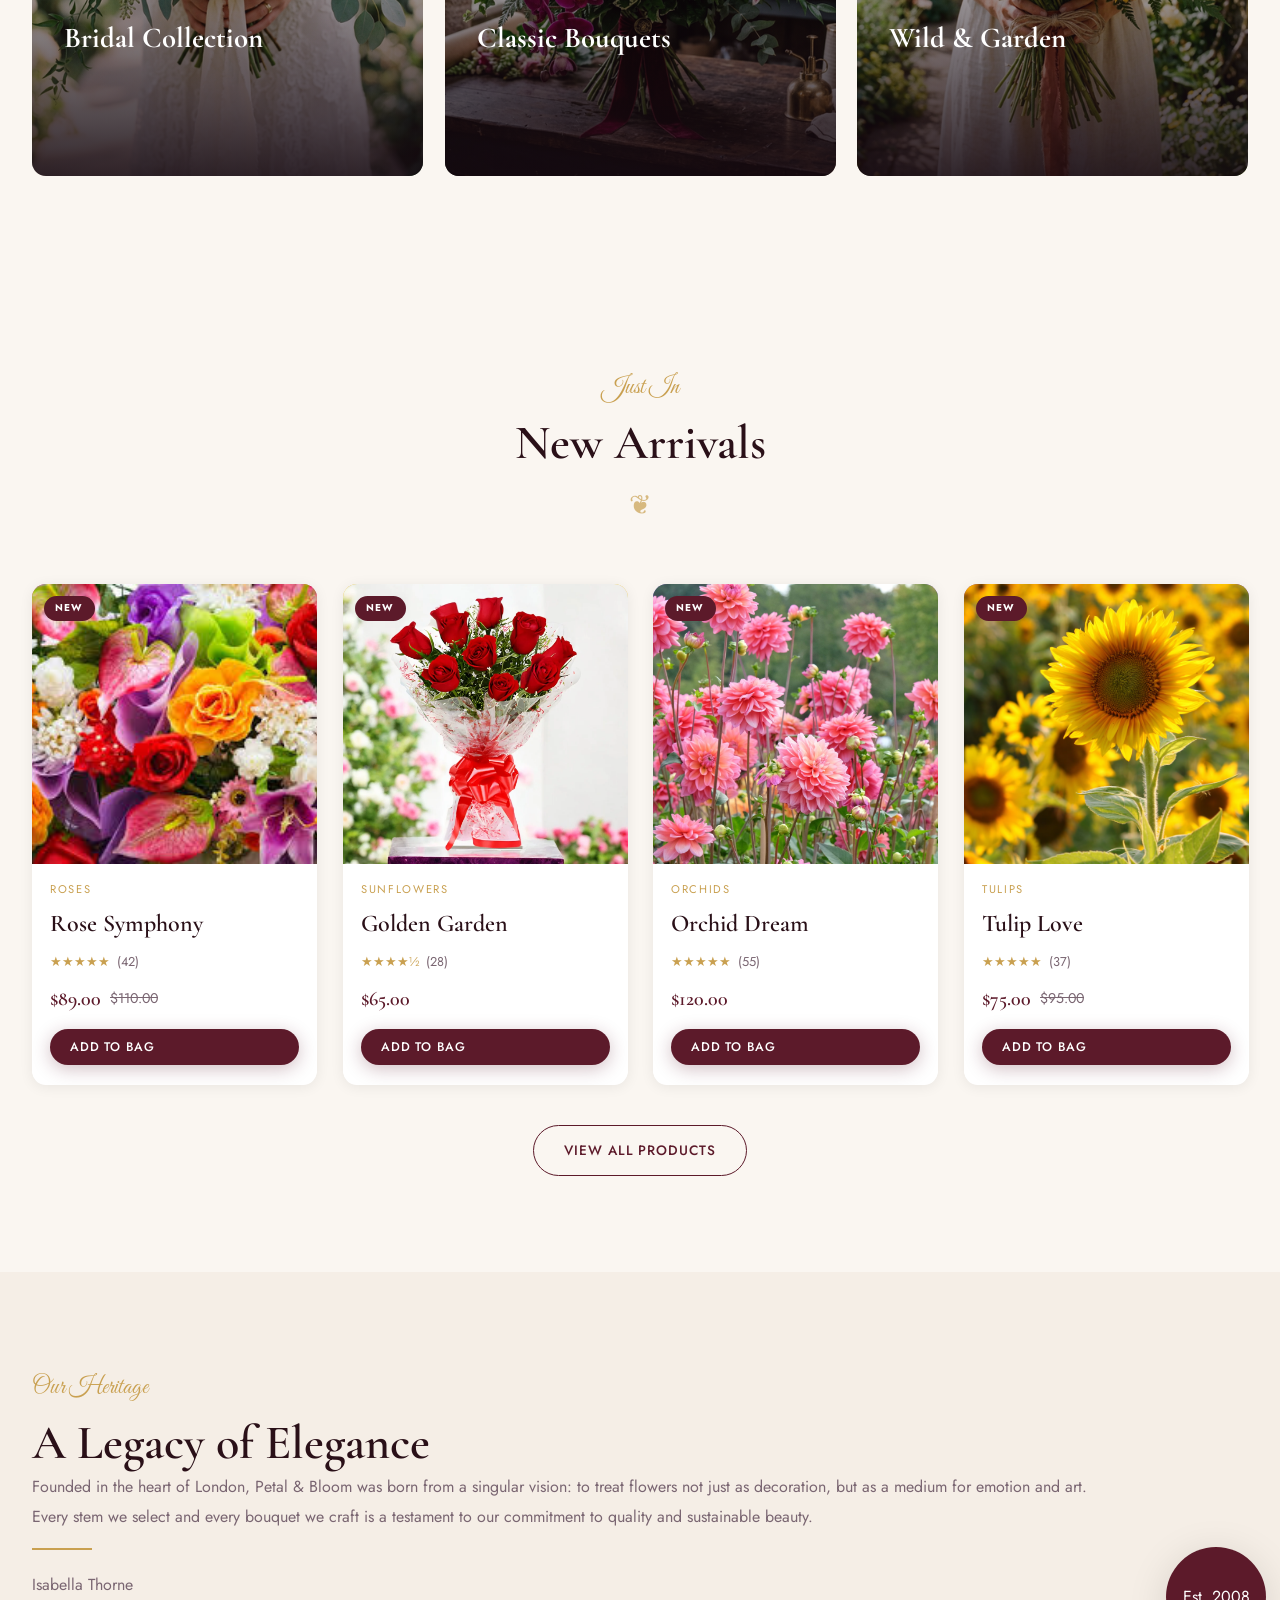
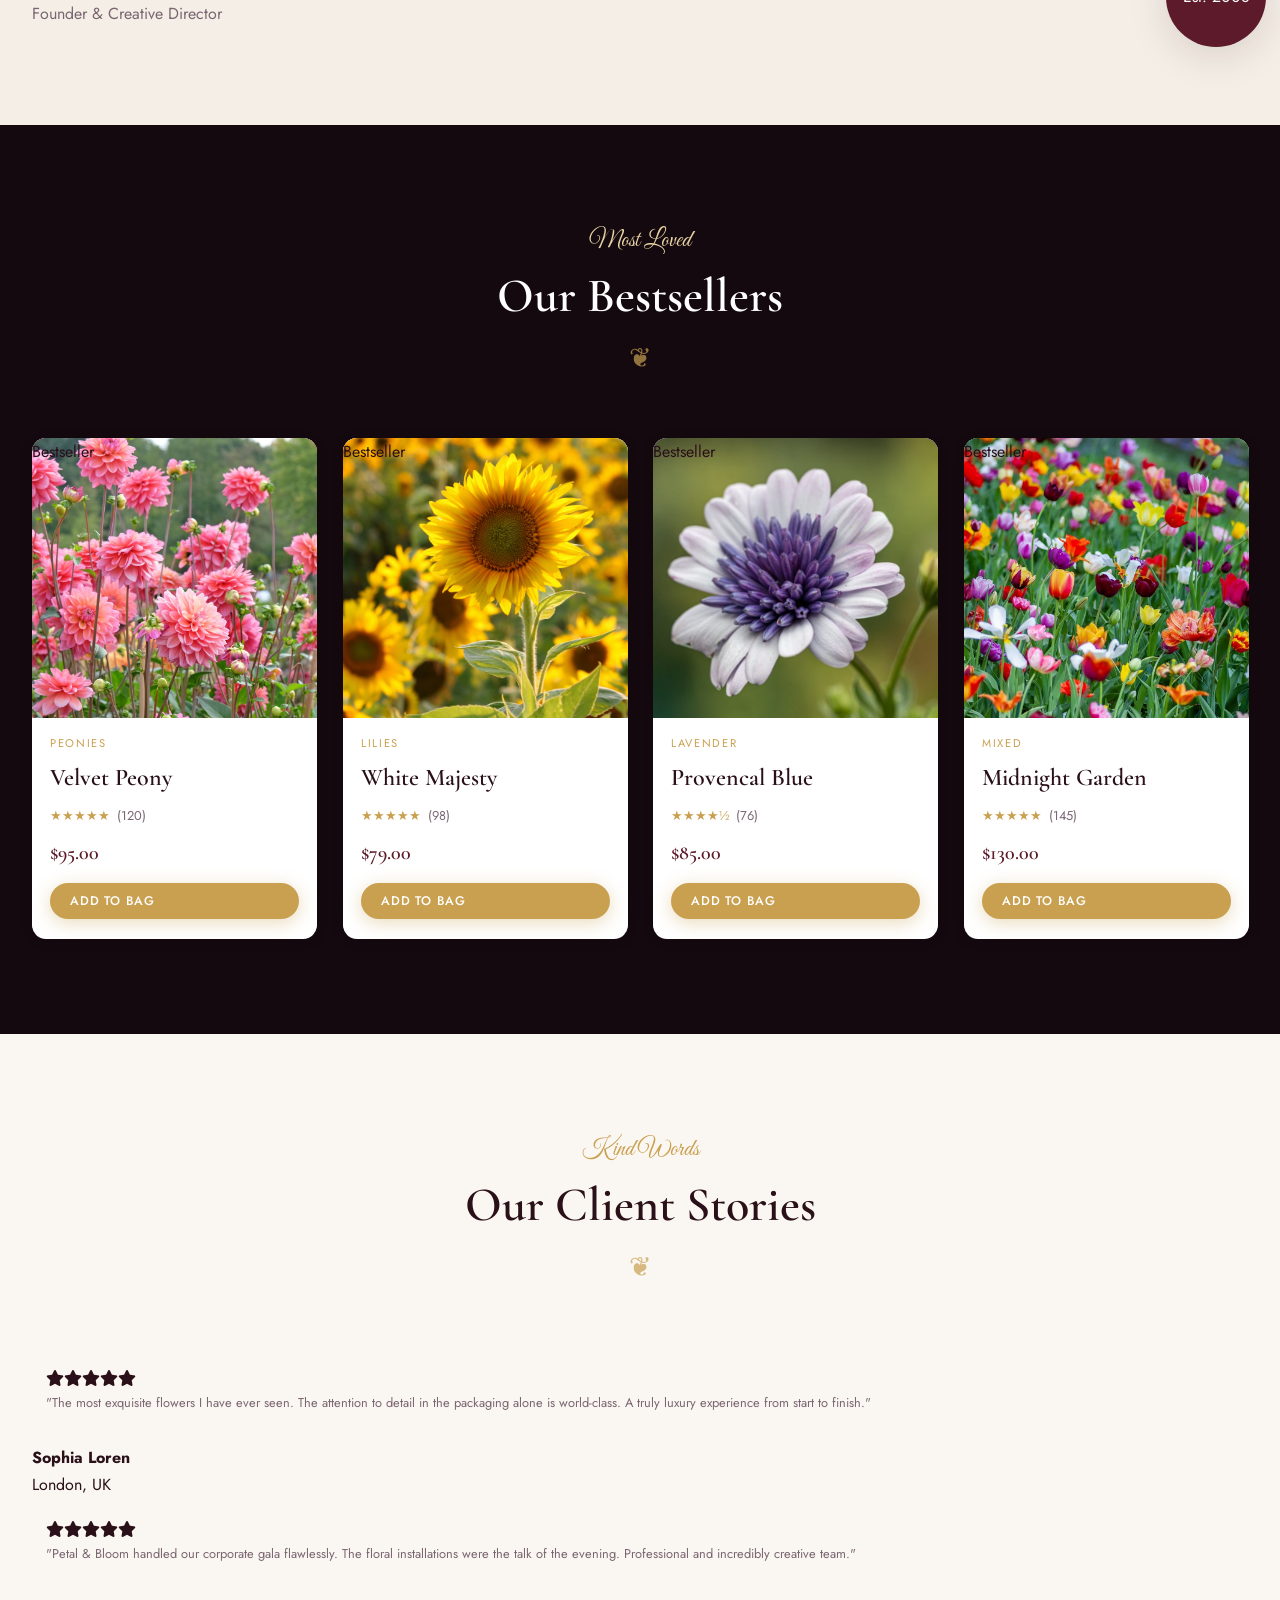
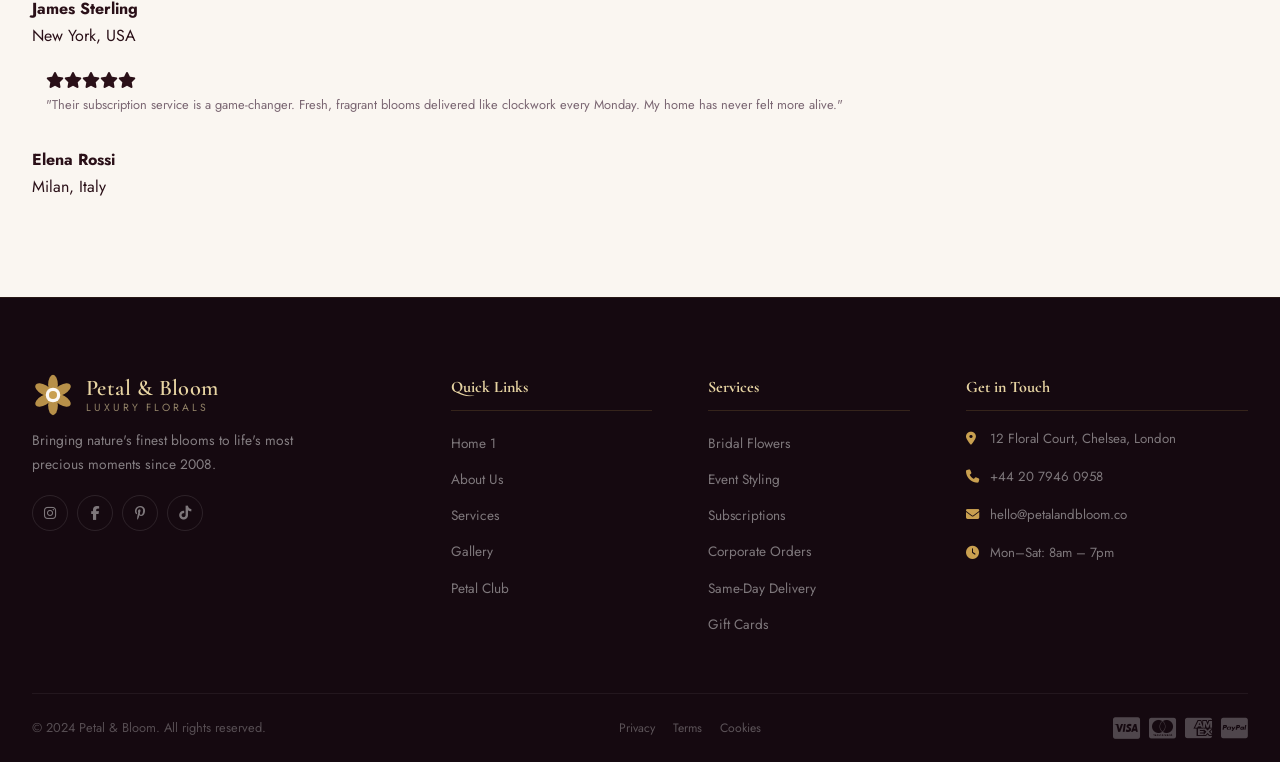
==== commit b48a8f9c: "flwer ds" ====
--- a/index.html
+++ b/index.html
@@ -227,832 +227,210 @@
         <!-- ═══ S5: STORY ═══ -->
         <section class="sec story-sec" id="story">
             <div class="con">
-                <div class="story-g">
-                    <div class="story-img-w ani-left">
-                        <div class="story-frame"><img src="images/story.png" alt="Our florist"
-                                onerror="this.parentNode.parentNode.classList.add('img-fallback','fb-story')" /></div>
-                        <div class="story-badge"><span class="yr">2008</span><span>Founded</span></div>
-                        <div class="story-award"><i class="fas fa-trophy"></i><span>Best Florist 2023</span></div>
-                    </div>
-                    <div class="story-txt ani-right">
-                        <span class="eye">Our Story</span>
-                        <h2 class="st">Born from a Passion<br>for Nature's Beauty</h2>
+                <div class="story-grid">
+                    <div class="story-txt ani-left">
+                        <span class="eye">Our Heritage</span>
+                        <h2 class="st">A Legacy of Elegance</h2>
+                        <p class="story-p">Founded in the heart of London, Petal & Bloom was born from a singular
+                            vision: to treat flowers not just as decoration, but as a medium for emotion and art.</p>
+                        <p class="story-p">Every stem we select and every bouquet we craft is a testament to our
+                            commitment to quality and sustainable beauty.</p>
                         <div class="gold-bar"></div>
-                        <p>Founded in 2008, Petal &amp; Bloom began as a small atelier with a single dream: to translate
-                            the breathtaking beauty of flowers into arrangements that transcend mere decoration and
-                            become true artworks.</p>
-                        <p style="margin-top:14px">Today we work with the finest flower farms across Europe and South
-                            America, bringing you blooms of exceptional quality — each arrangement lovingly crafted by
-                            our award-winning florists.</p>
-                        <div class="s-stats">
-                            <div class="ss"><span class="snum" data-c="15">0</span><sup>+</sup><em>Years of
-                                    Excellence</em></div>
-                            <div class="ss"><span class="snum" data-c="50">0</span><sup>K+</sup><em>Happy Clients</em>
-                            </div>
-                            <div class="ss"><span class="snum" data-c="30">0</span><sup>+</sup><em>Expert Florists</em>
-                            </div>
-                        </div>
-                        <a href="about.html" class="btn btn-primary">Discover Our Story</a>
+                        <div class="sig-wrap">
+                            <p class="sig">Isabella Thorne</p>
+                            <p class="sig-title">Founder &amp; Creative Director</p>
+                        </div>
+                    </div>
+                    <div class="story-img-wrap ani-right">
+                        <div class="story-img fb-story"></div>
+                        <div class="story-badge">Est. 2008</div>
                     </div>
                 </div>
             </div>
         </section>
 
         <!-- ═══ S6: BESTSELLERS ═══ -->
-        <section class="sec bs-sec bg-dark" id="bestsellers">
-            <div class="con">
-                <div class="sh flex-h">
-                    <div><span class="eye light">Most Loved</span>
-                        <h2 class="st light">Best Sellers</h2>
-                    </div>
-                    <div class="sarr"><button class="sarr-btn" id="bsPrev"><i
-                                class="fas fa-arrow-left"></i></button><button class="sarr-btn" id="bsNext"><i
-                                class="fas fa-arrow-right"></i></button></div>
-                </div>
-                <div class="bs-track" id="bsTrack">
-                    <div class="bs-card ani-slide">
-                        <div class="bs-img fb-crimson"></div>
-                        <div class="bs-info">
-                            <h4>Crimson Love</h4>
-                            <p>Red Roses · 50 stems</p><span class="bsp">$145.00</span>
-                        </div>
-                    </div>
-                    <div class="bs-card ani-slide">
-                        <div class="bs-img fb-peony"></div>
-                        <div class="bs-info">
-                            <h4>Peony Blush</h4>
-                            <p>Pink Peonies · 30 stems</p><span class="bsp">$98.00</span>
-                        </div>
-                    </div>
-                    <div class="bs-card ani-slide">
-                        <div class="bs-img fb-lily"></div>
-                        <div class="bs-info">
-                            <h4>Lily White</h4>
-                            <p>White Lilies · 20 stems</p><span class="bsp">$72.00</span>
-                        </div>
-                    </div>
-                    <div class="bs-card ani-slide">
-                        <div class="bs-img fb-lav"></div>
-                        <div class="bs-info">
-                            <h4>Lavender Fields</h4>
-                            <p>Lavender · 40 stems</p><span class="bsp">$55.00</span>
-                        </div>
-                    </div>
-                    <div class="bs-card ani-slide">
-                        <div class="bs-img fb-mix"></div>
-                        <div class="bs-info">
-                            <h4>Garden Whimsy</h4>
-                            <p>Mixed garden flowers</p><span class="bsp">$85.00</span>
-                        </div>
-                    </div>
-                </div>
-            </div>
-        </section>
-
-        <!-- ═══ S7: SEASONAL ═══ -->
-        <section class="sec seasonal bg-cream" id="seasonal">
-            <div class="con">
-                <div class="sh center"><span class="eye">All Year Round</span>
-                    <h2 class="st">Seasonal Bouquets</h2>
-                    <div class="orn">❦</div>
-                </div>
-                <div class="stabs">
-                    <button class="stab active" data-tab="spring">🌸 Spring</button>
-                    <button class="stab" data-tab="summer">☀️ Summer</button>
-                    <button class="stab" data-tab="autumn">🍂 Autumn</button>
-                    <button class="stab" data-tab="winter">❄️ Winter</button>
-                </div>
-                <div class="spanel active" id="tab-spring">
-                    <div class="sgrid">
-                        <div class="scard">
-                            <div class="sc-img fb-cherry"></div>
-                            <h4>Cherry Blossom</h4>
-                            <p>$79.00</p>
-                        </div>
-                        <div class="scard">
-                            <div class="sc-img fb-tulip"></div>
-                            <h4>Spring Tulips</h4>
-                            <p>$65.00</p>
-                        </div>
-                        <div class="scard">
-                            <div class="sc-img fb-pastel"></div>
-                            <h4>Pastel Meadow</h4>
-                            <p>$88.00</p>
-                        </div>
-                    </div>
-                </div>
-                <div class="spanel" id="tab-summer">
-                    <div class="sgrid">
-                        <div class="scard">
-                            <div class="sc-img fb-sun"></div>
-                            <h4>Sunflower Joy</h4>
-                            <p>$60.00</p>
-                        </div>
-                        <div class="scard">
-                            <div class="sc-img fb-orchid"></div>
-                            <h4>Tropical Orchid</h4>
-                            <p>$110.00</p>
-                        </div>
-                        <div class="scard">
-                            <div class="sc-img fb-rose"></div>
-                            <h4>Rose Garden</h4>
-                            <p>$95.00</p>
-                        </div>
-                    </div>
-                </div>
-                <div class="spanel" id="tab-autumn">
-                    <div class="sgrid">
-                        <div class="scard">
-                            <div class="sc-img fb-peony"></div>
-                            <h4>Harvest Peony</h4>
-                            <p>$92.00</p>
-                        </div>
-                        <div class="scard">
-                            <div class="sc-img fb-lily"></div>
-                            <h4>Amber Lily</h4>
-                            <p>$78.00</p>
-                        </div>
-                        <div class="scard">
-                            <div class="sc-img fb-mix"></div>
-                            <h4>Rustic Charm</h4>
-                            <p>$82.00</p>
-                        </div>
-                    </div>
-                </div>
-                <div class="spanel" id="tab-winter">
-                    <div class="sgrid">
-                        <div class="scard">
-                            <div class="sc-img fb-crimson"></div>
-                            <h4>Winter Rose</h4>
-                            <p>$105.00</p>
-                        </div>
-                        <div class="scard">
-                            <div class="sc-img fb-lav"></div>
-                            <h4>Frosted Lavender</h4>
-                            <p>$70.00</p>
-                        </div>
-                        <div class="scard">
-                            <div class="sc-img fb-wild-s"></div>
-                            <h4>Snowdrop Dreams</h4>
-                            <p>$88.00</p>
-                        </div>
-                    </div>
-                </div>
-            </div>
-        </section>
-
-        <!-- ═══ S8: OCCASIONS ═══ -->
-        <section class="sec occasions" id="occasions">
-            <div class="con">
-                <div class="sh center"><span class="eye">Every Moment Matters</span>
-                    <h2 class="st">Shop by Occasion</h2>
-                    <div class="orn">❦</div>
-                </div>
-                <div class="occ-grid">
-                    <a href="#" class="occ-card ani-pop d0">
-                        <div class="occ-icon">💍</div>
-                        <h4>Wedding</h4>
-                    </a>
-                    <a href="#" class="occ-card ani-pop d1">
-                        <div class="occ-icon">🎂</div>
-                        <h4>Birthday</h4>
-                    </a>
-                    <a href="#" class="occ-card ani-pop d2">
-                        <div class="occ-icon">💑</div>
-                        <h4>Anniversary</h4>
-                    </a>
-                    <a href="#" class="occ-card ani-pop d3">
-                        <div class="occ-icon">❤️</div>
-                        <h4>Romance</h4>
-                    </a>
-                    <a href="#" class="occ-card ani-pop d0">
-                        <div class="occ-icon">🕊️</div>
-                        <h4>Sympathy</h4>
-                    </a>
-                    <a href="#" class="occ-card ani-pop d1">
-                        <div class="occ-icon">🎉</div>
-                        <h4>Celebration</h4>
-                    </a>
-                    <a href="#" class="occ-card ani-pop d2">
-                        <div class="occ-icon">🌿</div>
-                        <h4>Get Well</h4>
-                    </a>
-                    <a href="#" class="occ-card ani-pop d3">
-                        <div class="occ-icon">🙏</div>
-                        <h4>Thank You</h4>
-                    </a>
-                </div>
-            </div>
-        </section>
-
-        <!-- ═══ S9: GIFT SETS ═══ -->
-        <section class="sec gift-sec bg-cream" id="giftsets">
-            <div class="con">
-                <div class="sh center"><span class="eye">Curated with Care</span>
-                    <h2 class="st">Luxury Gift Sets</h2>
-                    <div class="orn">❦</div>
-                </div>
-                <div class="gift-grid">
-                    <div class="gift-card ani-flip d0">
-                        <div class="gc-img fb-bridal"></div>
-                        <div class="gc-info"><span class="gc-badge">Premium</span>
-                            <h3>Bridal Bliss Set</h3>
-                            <p>Roses, Peonies &amp; Champagne</p>
-                            <div class="gc-price">$250.00</div><a href="#" class="btn btn-sm btn-gold">Shop Now</a>
-                        </div>
-                    </div>
-                    <div class="gift-card ani-flip d1">
-                        <div class="gc-img fb-classic"></div>
-                        <div class="gc-info"><span class="gc-badge">Classic</span>
-                            <h3>Garden Tea Set</h3>
-                            <p>Seasonal flowers &amp; herbal tea</p>
-                            <div class="gc-price">$145.00</div><a href="#" class="btn btn-sm btn-gold">Shop Now</a>
-                        </div>
-                    </div>
-                    <div class="gift-card ani-flip d2">
-                        <div class="gc-img fb-wild"></div>
-                        <div class="gc-info"><span class="gc-badge">Signature</span>
-                            <h3>Wild Romance Set</h3>
-                            <p>Wild flowers &amp; artisan chocolates</p>
-                            <div class="gc-price">$185.00</div><a href="#" class="btn btn-sm btn-gold">Shop Now</a>
-                        </div>
-                    </div>
-                </div>
-            </div>
-        </section>
-
-        <!-- ═══ S10: HOW IT WORKS ═══ -->
-        <section class="sec hiw" id="howitworks">
-            <div class="con">
-                <div class="sh center"><span class="eye">Simple &amp; Seamless</span>
-                    <h2 class="st">How It Works</h2>
-                    <div class="orn">❦</div>
-                </div>
-                <div class="steps">
-                    <div class="step ani-bounce d0">
-                        <div class="sn">01</div>
-                        <div class="si"><i class="fas fa-search"></i></div>
-                        <h4>Choose Your Blooms</h4>
-                        <p>Browse our curated collections and find the perfect arrangement for any moment.</p>
-                    </div>
-                    <div class="step-line"></div>
-                    <div class="step ani-bounce d1">
-                        <div class="sn">02</div>
-                        <div class="si"><i class="fas fa-palette"></i></div>
-                        <h4>Personalise It</h4>
-                        <p>Add a message card, choose wrapping style, and select a delivery date.</p>
-                    </div>
-                    <div class="step-line"></div>
-                    <div class="step ani-bounce d2">
-                        <div class="sn">03</div>
-                        <div class="si"><i class="fas fa-truck-fast"></i></div>
-                        <h4>We Deliver</h4>
-                        <p>Our florists hand-craft your order and couriers deliver it fresh to the door.</p>
-                    </div>
-                    <div class="step-line"></div>
-                    <div class="step ani-bounce d3">
-                        <div class="sn">04</div>
-                        <div class="si"><i class="fas fa-heart"></i></div>
-                        <h4>Pure Delight</h4>
-                        <p>Every bouquet comes with our freshness guarantee and a care guide.</p>
-                    </div>
-                </div>
-            </div>
-        </section>
-
-        <!-- ═══ S11: STATS ═══ -->
-        <section class="sec stats-sec" id="stats">
-            <div class="stats-bg fb-stats"></div>
-            <div class="stats-ov"></div>
-            <div class="con stats-body">
-                <div class="stat-box ani-glow d0"><span class="cnt" data-t="25000">0</span><sup>+</sup>
-                    <p>Happy Customers</p>
-                </div>
-                <div class="stat-box ani-glow d1"><span class="cnt" data-t="80000">0</span><sup>+</sup>
-                    <p>Flowers Delivered</p>
-                </div>
-                <div class="stat-box ani-glow d2"><span class="cnt" data-t="15">0</span><sup>+</sup>
-                    <p>Years of Expertise</p>
-                </div>
-                <div class="stat-box ani-glow d3"><span class="cnt" data-t="100">0</span><sup>%</sup>
-                    <p>Freshness Guarantee</p>
-                </div>
-            </div>
-        </section>
-
-        <!-- ═══ S12: PLANS ═══ -->
-        <section class="sec plans-sec bg-cream" id="subscriptions">
-            <div class="con">
-                <div class="sh center"><span class="eye">Never Miss a Bloom</span>
-                    <h2 class="st">Subscribe &amp; Save</h2>
-                    <div class="orn">❦</div>
-                </div>
-                <div class="plans">
-                    <div class="plan ani-rise-r d0">
-                        <div class="plan-h"><span class="pname">Petal</span>
-                            <div class="pprice">$49<span>/mo</span></div>
-                        </div>
-                        <ul class="pf">
-                            <li><i class="fas fa-check"></i>1 bouquet monthly</li>
-                            <li><i class="fas fa-check"></i>Seasonal selection</li>
-                            <li><i class="fas fa-check"></i>Free delivery</li>
-                            <li><i class="fas fa-times g"></i>Custom styling</li>
-                            <li><i class="fas fa-times g"></i>Priority support</li>
-                        </ul>
-                        <a href="#" class="btn btn-outline plb">Get Started</a>
-                    </div>
-                    <div class="plan featured ani-rise-r d1">
-                        <div class="plan-badge">Most Popular</div>
-                        <div class="plan-h"><span class="pname">Bloom</span>
-                            <div class="pprice">$89<span>/mo</span></div>
-                        </div>
-                        <ul class="pf">
-                            <li><i class="fas fa-check"></i>2 bouquets monthly</li>
-                            <li><i class="fas fa-check"></i>Seasonal + premium</li>
-                            <li><i class="fas fa-check"></i>Free delivery</li>
-                            <li><i class="fas fa-check"></i>Custom styling</li>
-                            <li><i class="fas fa-times g"></i>Priority support</li>
-                        </ul>
-                        <a href="#" class="btn btn-gold plb">Get Started</a>
-                    </div>
-                    <div class="plan ani-rise-r d2">
-                        <div class="plan-h"><span class="pname">Luxury</span>
-                            <div class="pprice">$149<span>/mo</span></div>
-                        </div>
-                        <ul class="pf">
-                            <li><i class="fas fa-check"></i>4 bouquets monthly</li>
-                            <li><i class="fas fa-check"></i>Exclusive collection</li>
-                            <li><i class="fas fa-check"></i>Free express delivery</li>
-                            <li><i class="fas fa-check"></i>Custom styling</li>
-                            <li><i class="fas fa-check"></i>Priority support</li>
-                        </ul>
-                        <a href="#" class="btn btn-outline plb">Get Started</a>
-                    </div>
-                </div>
-            </div>
-        </section>
-
-        <!-- ═══ S13: TEAM ═══ -->
-        <section class="sec team-sec" id="team">
-            <div class="con">
-                <div class="sh center"><span class="eye">The Artists Behind the Blooms</span>
-                    <h2 class="st">Meet Our Florists</h2>
-                    <div class="orn">❦</div>
-                </div>
-                <div class="team-grid">
-                    <div class="team-card ani-tilt d0">
-                        <div class="tm-img fb-t1"></div>
-                        <div class="tm-info">
-                            <h4>Sophia Laurent</h4>
-                            <p>Head Florist &amp; Founder</p>
-                            <div class="tm-s"><a href="#"><i class="fab fa-instagram"></i></a><a href="#"><i
-                                        class="fab fa-pinterest"></i></a></div>
-                        </div>
-                    </div>
-                    <div class="team-card ani-tilt d1">
-                        <div class="tm-img fb-t2"></div>
-                        <div class="tm-info">
-                            <h4>Isabelle Chen</h4>
-                            <p>Bridal Specialist</p>
-                            <div class="tm-s"><a href="#"><i class="fab fa-instagram"></i></a><a href="#"><i
-                                        class="fab fa-pinterest"></i></a></div>
-                        </div>
-                    </div>
-                    <div class="team-card ani-tilt d2">
-                        <div class="tm-img fb-t3"></div>
-                        <div class="tm-info">
-                            <h4>Mia Russo</h4>
-                            <p>Event Designer</p>
-                            <div class="tm-s"><a href="#"><i class="fab fa-instagram"></i></a><a href="#"><i
-                                        class="fab fa-pinterest"></i></a></div>
-                        </div>
-                    </div>
-                    <div class="team-card ani-tilt d3">
-                        <div class="tm-img fb-t4"></div>
-                        <div class="tm-info">
-                            <h4>Elena Park</h4>
-                            <p>Creative Director</p>
-                            <div class="tm-s"><a href="#"><i class="fab fa-instagram"></i></a><a href="#"><i
-                                        class="fab fa-pinterest"></i></a></div>
-                        </div>
-                    </div>
-                </div>
-            </div>
-        </section>
-
-        <!-- ═══ S14: TESTIMONIALS ═══ -->
-        <section class="sec testi-sec bg-dark" id="testimonials">
-            <div class="con">
-                <div class="sh center"><span class="eye light">Love Notes</span>
-                    <h2 class="st light">What Our Clients Say</h2>
-                </div>
-                <div class="tslider" id="tSlider">
-                    <div class="tc active">
-                        <div class="tc-stars">★★★★★</div>
-                        <blockquote>"The bridal arrangement exceeded every expectation. Sophia understood our vision
-                            perfectly — the flowers were breathtaking and still beautiful after ten days."</blockquote>
-                        <div class="tc-auth">
-                            <div class="tc-av fb-av1"></div>
-                            <div><strong>Emma Whitfield</strong><span>Bride, London</span></div>
-                        </div>
-                    </div>
-                    <div class="tc">
-                        <div class="tc-stars">★★★★★</div>
-                        <blockquote>"I've subscribed to the Bloom plan for 8 months and every delivery feels like a
-                            gift. The quality and creativity never disappoint. Truly luxury floristry."</blockquote>
-                        <div class="tc-auth">
-                            <div class="tc-av fb-av2"></div>
-                            <div><strong>James Rivers</strong><span>Subscriber, Paris</span></div>
-                        </div>
-                    </div>
-                    <div class="tc">
-                        <div class="tc-stars">★★★★★</div>
-                        <blockquote>"Sent a sympathy arrangement to a friend. The care and thought that went into it was
-                            obvious. Your florists are true artists. Will absolutely return."</blockquote>
-                        <div class="tc-auth">
-                            <div class="tc-av fb-av3"></div>
-                            <div><strong>Nadia Okafor</strong><span>Client, New York</span></div>
-                        </div>
-                    </div>
-                </div>
-                <div class="tdots" id="tDots"><span class="td active" data-i="0"></span><span class="td"
-                        data-i="1"></span><span class="td" data-i="2"></span></div>
-            </div>
-        </section>
-
-        <!-- ═══ S15: GALLERY ═══ -->
-        <section class="sec gallery-sec" id="gallery">
-            <div class="con">
-                <div class="sh center"><span class="eye">Our Portfolio</span>
-                    <h2 class="st">Floral Gallery</h2>
-                    <div class="orn">❦</div>
-                </div>
-                <div class="g-grid">
-                    <div class="gi tall ani-zoom d0">
-                        <div class="gi-img fb-bridal"></div>
-                        <div class="gi-ov"><i class="fas fa-expand"></i></div>
-                    </div>
-                    <div class="gi ani-zoom d1">
-                        <div class="gi-img fb-classic"></div>
-                        <div class="gi-ov"><i class="fas fa-expand"></i></div>
-                    </div>
-                    <div class="gi ani-zoom d2">
-                        <div class="gi-img fb-rose"></div>
-                        <div class="gi-ov"><i class="fas fa-expand"></i></div>
-                    </div>
-                    <div class="gi wide ani-zoom d0">
-                        <div class="gi-img fb-wild"></div>
-                        <div class="gi-ov"><i class="fas fa-expand"></i></div>
-                    </div>
-                    <div class="gi ani-zoom d1">
-                        <div class="gi-img fb-sun"></div>
-                        <div class="gi-ov"><i class="fas fa-expand"></i></div>
-                    </div>
-                    <div class="gi tall ani-zoom d2">
-                        <div class="gi-img fb-orchid"></div>
-                        <div class="gi-ov"><i class="fas fa-expand"></i></div>
-                    </div>
-                    <div class="gi ani-zoom d0">
-                        <div class="gi-img fb-peony"></div>
-                        <div class="gi-ov"><i class="fas fa-expand"></i></div>
-                    </div>
-                    <div class="gi ani-zoom d1">
-                        <div class="gi-img fb-lav"></div>
-                        <div class="gi-ov"><i class="fas fa-expand"></i></div>
-                    </div>
-                </div>
-            </div>
-        </section>
-
-        <!-- ═══ S16: AWARDS ═══ -->
-        <section class="sec awards-sec bg-cream" id="awards">
+        <section class="sec bestsellers bg-dark" id="bestsellers">
             <div class="con">
                 <div class="sh center">
-                    <h2 class="st">Awards &amp; Recognition</h2>
-                </div>
-                <div class="awards-row">
-                    <div class="aw-item ani-spin d0"><i class="fas fa-trophy"></i>
-                        <h5>Best Florist 2023</h5>
-                        <p>London Floral Awards</p>
-                    </div>
-                    <div class="aw-item ani-spin d1"><i class="fas fa-medal"></i>
-                        <h5>Luxury Brand of the Year</h5>
-                        <p>Prestige Business Awards</p>
-                    </div>
-                    <div class="aw-item ani-spin d2"><i class="fas fa-star"></i>
-                        <h5>5-Star Excellence</h5>
-                        <p>Wedding Industry Awards</p>
-                    </div>
-                    <div class="aw-item ani-spin d3"><i class="fas fa-leaf"></i>
-                        <h5>Sustainable Florist</h5>
-                        <p>Green Business Awards</p>
-                    </div>
-                </div>
-            </div>
-        </section>
-
-        <!-- ═══ S17: FARM TO VASE ═══ -->
-        <section class="sec ftv-sec" id="farmtovase">
+                    <span class="eye light">Most Loved</span>
+                    <h2 class="st light">Our Bestsellers</h2>
+                    <div class="orn">❦</div>
+                </div>
+                <div class="prod-grid">
+                    <div class="prod-card ani-up d0">
+                        <div class="prod-img fb-peony"><span class="badge-best">Bestseller</span></div>
+                        <div class="pi">
+                            <p class="pcat">Peonies</p>
+                            <h4 class="pname">Velvet Peony</h4>
+                            <div class="stars">★★★★★ <span>(120)</span></div>
+                            <div class="pp"><span class="pc">$95.00</span></div><button
+                                class="btn btn-sm btn-gold w100">Add to Bag</button>
+                        </div>
+                    </div>
+                    <div class="prod-card ani-up d1">
+                        <div class="prod-img fb-lily"><span class="badge-best">Bestseller</span></div>
+                        <div class="pi">
+                            <p class="pcat">Lilies</p>
+                            <h4 class="pname">White Majesty</h4>
+                            <div class="stars">★★★★★ <span>(98)</span></div>
+                            <div class="pp"><span class="pc">$79.00</span></div><button
+                                class="btn btn-sm btn-gold w100">Add to Bag</button>
+                        </div>
+                    </div>
+                    <div class="prod-card ani-up d2">
+                        <div class="prod-img fb-lav"><span class="badge-best">Bestseller</span></div>
+                        <div class="pi">
+                            <p class="pcat">Lavender</p>
+                            <h4 class="pname">Provencal Blue</h4>
+                            <div class="stars">★★★★½ <span>(76)</span></div>
+                            <div class="pp"><span class="pc">$85.00</span></div><button
+                                class="btn btn-sm btn-gold w100">Add to Bag</button>
+                        </div>
+                    </div>
+                    <div class="prod-card ani-up d3">
+                        <div class="prod-img fb-mix"><span class="badge-best">Bestseller</span></div>
+                        <div class="pi">
+                            <p class="pcat">Mixed</p>
+                            <h4 class="pname">Midnight Garden</h4>
+                            <div class="stars">★★★★★ <span>(145)</span></div>
+                            <div class="pp"><span class="pc">$130.00</span></div><button
+                                class="btn btn-sm btn-gold w100">Add to Bag</button>
+                        </div>
+                    </div>
+                </div>
+            </div>
+        </section>
+        <!-- ═══ S7: TESTIMONIALS ═══ -->
+        <section class="sec testimonials" id="testimonials">
             <div class="con">
-                <div class="sh center"><span class="eye">From Source to You</span>
-                    <h2 class="st">Seed to Stem Journey</h2>
+                <div class="sh center">
+                    <span class="eye">Kind Words</span>
+                    <h2 class="st">Our Client Stories</h2>
                     <div class="orn">❦</div>
                 </div>
-                <div class="ftv-grid">
-                    <div class="ftv-item ani-left d0">
-                        <div class="ftv-icon"><i class="fas fa-seedling"></i></div>
-                        <h4>Ethical Sourcing</h4>
-                        <p>Rainforest Alliance certified farms across Colombia, Kenya &amp; the Netherlands.</p>
-                    </div>
-                    <div class="ftv-item ani-up d1">
-                        <div class="ftv-icon"><i class="fas fa-plane"></i></div>
-                        <h4>Swift Transport</h4>
-                        <p>Blooms air-shipped within 24 hours of harvest to maintain peak freshness.</p>
-                    </div>
-                    <div class="ftv-item ani-up d2">
-                        <div class="ftv-icon"><i class="fas fa-scissors"></i></div>
-                        <h4>Expert Curation</h4>
-                        <p>Our florists select only the finest stems, conditioning them in our cool rooms.</p>
-                    </div>
-                    <div class="ftv-item ani-right d3">
-                        <div class="ftv-icon"><i class="fas fa-box-open"></i></div>
-                        <h4>Luxury Packaging</h4>
-                        <p>Hand-wrapped in signature tissue and placed in our eco-friendly gift boxes.</p>
-                    </div>
-                </div>
-            </div>
-        </section>
-
-        <!-- ═══ S18: DELIVERY CTA ═══ -->
-        <section class="sec del-sec" id="delivery">
-            <div class="del-bg fb-del"></div>
-            <div class="del-ov"></div>
-            <div class="con del-body ani-zoom">
-                <h2 class="st light">Same-Day Delivery<br><em>Available Now</em></h2>
-                <p class="del-p">Order before 1 PM and we'll deliver your blooms the same day, fresh from our studio to
-                    their door.</p>
-                <a href="#" class="btn btn-gold btn-lg">Order Now</a>
-            </div>
-        </section>
-
-        <!-- ═══ S19: CARE TIPS ═══ -->
-        <section class="sec care-sec bg-cream" id="caretips">
-            <div class="con">
-                <div class="sh center"><span class="eye">Keep Them Blooming</span>
-                    <h2 class="st">Flower Care Guide</h2>
-                    <div class="orn">❦</div>
-                </div>
-                <div class="acc" id="acc">
-                    <div class="ai ani-left d0"><button class="at">🌊 Keep Stems in Fresh Water <i
-                                class="fas fa-plus ai-icon"></i></button>
-                        <div class="ap">
-                            <p>Change the water every two days and add our included flower food sachet. Keep the vase
-                                clean to prevent bacterial growth.</p>
-                        </div>
-                    </div>
-                    <div class="ai ani-left d1"><button class="at">✂️ Trim Stems at an Angle <i
-                                class="fas fa-plus ai-icon"></i></button>
-                        <div class="ap">
-                            <p>Cut 2–3 cm at a 45° angle before placing in water. This increases the surface area for
-                                water absorption significantly.</p>
-                        </div>
-                    </div>
-                    <div class="ai ani-left d2"><button class="at">🌡️ Avoid Heat &amp; Direct Sunlight <i
-                                class="fas fa-plus ai-icon"></i></button>
-                        <div class="ap">
-                            <p>Place your arrangement away from radiators and direct sun. Cool temperatures
-                                significantly extend the life of your blooms.</p>
-                        </div>
-                    </div>
-                    <div class="ai ani-left d3"><button class="at">🍎 Keep Away from Fruit <i
-                                class="fas fa-plus ai-icon"></i></button>
-                        <div class="ap">
-                            <p>Ripening fruits release ethylene gas which accelerates wilting. Keep flowers in a
-                                separate room from your fruit bowl.</p>
-                        </div>
-                    </div>
-                    <div class="ai ani-left d0"><button class="at">🌬️ Avoid Cold Drafts <i
-                                class="fas fa-plus ai-icon"></i></button>
-                        <div class="ap">
-                            <p>While flowers prefer cool air, direct drafts from air conditioning can damage delicate
-                                petals. Find a stable, moderate spot.</p>
-                        </div>
-                    </div>
-                </div>
-            </div>
-        </section>
-
-        <!-- ═══ S20: GIFT CARDS ═══ -->
-        <section class="sec gcard-sec" id="giftcards">
-            <div class="con">
-                <div class="sh center"><span class="eye">The Perfect Gift</span>
-                    <h2 class="st">Gift Cards</h2>
-                    <div class="orn">❦</div>
-                </div>
-                <div class="gcard-wrap">
-                    <div class="gcard ani-left">
-                        <div class="gcard-visual">
-                            <div class="gc-deco"></div>
-                            <span class="gc-brand">Petal &amp; Bloom</span>
-                            <span class="gc-amt" id="gcAmt">$100</span>
-                            <span class="gc-lbl">Luxury Floral Gift Card</span>
-                        </div>
-                    </div>
-                    <div class="gcard-opts ani-right">
-                        <h3>Send the Gift of Flowers</h3>
-                        <p>Give someone the freedom to choose their perfect blooms. Gift cards never expire and can be
-                            used online or in-store.</p>
-                        <div class="gc-btns">
-                            <button class="gcb active" data-v="$50">$50</button>
-                            <button class="gcb" data-v="$100">$100</button>
-                            <button class="gcb" data-v="$150">$150</button>
-                            <button class="gcb" data-v="$200">$200</button>
-                            <button class="gcb" data-v="Custom">Custom</button>
-                        </div>
-                        <a href="#" class="btn btn-primary" style="margin-top:24px">Buy Gift Card</a>
-                    </div>
-                </div>
-            </div>
-        </section>
-
-        <!-- ═══ S21: LOYALTY ═══ -->
-        <section class="sec loyalty-sec bg-dark" id="loyalty">
-            <div class="con">
-                <div class="loyalty-g">
-                    <div class="loyalty-txt ani-left">
-                        <span class="eye light">Rewards Program</span>
-                        <h2 class="st light">The Petal Club</h2>
-                        <p class="ly-desc">Earn Petal Points on every purchase, redeemable for free bouquets, exclusive
-                            events, and early access to new collections.</p>
-                        <div class="ly-tiers">
-                            <div class="lt">
-                                <div class="lt-i" style="color:#C0C0C0"><i class="fas fa-leaf"></i></div>
-                                <h5>Sprout</h5>
-                                <p>0–500 pts</p>
+                <div class="tm-grid">
+                    <div class="tm-card ani-up d0">
+                        <div class="tm-info">
+                            <div class="tm-stars"><i class="fas fa-star"></i><i class="fas fa-star"></i><i
+                                    class="fas fa-star"></i><i class="fas fa-star"></i><i class="fas fa-star"></i></div>
+                            <p class="tm-txt">"The most exquisite flowers I have ever seen. The attention to detail in
+                                the packaging alone is world-class. A truly luxury experience from start to finish."</p>
+                        </div>
+                        <div class="tm-user">
+                            <div class="tm-av fb-av1"></div>
+                            <div class="tm-uinfo">
+                                <h4 class="tm-name">Sophia Loren</h4>
+                                <p class="tm-loc">London, UK</p>
                             </div>
-                            <div class="lt">
-                                <div class="lt-i" style="color:#C9A050"><i class="fas fa-seedling"></i></div>
-                                <h5>Bloom</h5>
-                                <p>501–2000 pts</p>
+                        </div>
+                    </div>
+                    <div class="tm-card ani-up d1">
+                        <div class="tm-info">
+                            <div class="tm-stars"><i class="fas fa-star"></i><i class="fas fa-star"></i><i
+                                    class="fas fa-star"></i><i class="fas fa-star"></i><i class="fas fa-star"></i></div>
+                            <p class="tm-txt">"Petal & Bloom handled our corporate gala flawlessly. The floral
+                                installations were the talk of the evening. Professional and incredibly creative team."
+                            </p>
+                        </div>
+                        <div class="tm-user">
+                            <div class="tm-av fb-av2"></div>
+                            <div class="tm-uinfo">
+                                <h4 class="tm-name">James Sterling</h4>
+                                <p class="tm-loc">New York, USA</p>
                             </div>
-                            <div class="lt">
-                                <div class="lt-i" style="color:#E8D5A3"><i class="fas fa-crown"></i></div>
-                                <h5>Luxury</h5>
-                                <p>2001+ pts</p>
+                        </div>
+                    </div>
+                    <div class="tm-card ani-up d2">
+                        <div class="tm-info">
+                            <div class="tm-stars"><i class="fas fa-star"></i><i class="fas fa-star"></i><i
+                                    class="fas fa-star"></i><i class="fas fa-star"></i><i class="fas fa-star"></i></div>
+                            <p class="tm-txt">"Their subscription service is a game-changer. Fresh, fragrant blooms
+                                delivered like clockwork every Monday. My home has never felt more alive."</p>
+                        </div>
+                        <div class="tm-user">
+                            <div class="tm-av fb-av3"></div>
+                            <div class="tm-uinfo">
+                                <h4 class="tm-name">Elena Rossi</h4>
+                                <p class="tm-loc">Milan, Italy</p>
                             </div>
                         </div>
-                        <a href="#" class="btn btn-gold">Join Free Today</a>
-                    </div>
-                    <div class="loyalty-img ani-right">
-                        <div class="ly-img-wrap fb-peony"></div>
-                    </div>
-                </div>
-            </div>
-        </section>
-
-        <!-- ═══ S22: PRESS ═══ -->
-        <section class="sec press-sec bg-cream" id="press">
-            <div class="con">
-                <div class="sh center"><span class="eye">As Featured In</span>
-                    <h2 class="st">Press &amp; Media</h2>
-                </div>
-                <div class="press-row">
-                    <div class="pl ani-fade"><span>VOGUE</span></div>
-                    <div class="pl ani-fade"><span>Elle Décor</span></div>
-                    <div class="pl ani-fade"><span>Harper's Bazaar</span></div>
-                    <div class="pl ani-fade"><span>TATLER</span></div>
-                    <div class="pl ani-fade"><span>The Times</span></div>
-                    <div class="pl ani-fade"><span>Brides</span></div>
-                </div>
-            </div>
-        </section>
-
-        <!-- ═══ S23: SOCIAL ═══ -->
-        <section class="sec social-sec" id="social">
-            <div class="con">
-                <div class="sh center"><span class="eye">@petalandbloom</span>
-                    <h2 class="st">Follow Our Journey</h2>
-                    <div class="orn">❦</div>
-                </div>
-                <div class="ig-grid">
-                    <a href="#" class="igi ani-zoom d0">
-                        <div class="igi-img fb-bridal"></div>
-                        <div class="igi-ov"><i class="fab fa-instagram"></i></div>
+                    </div>
+                </div>
+            </div>
+        </section>
+
+    </main>
+
+    <!-- FOOTER -->
+    <footer class="footer" id="footer">
+        <div class="con">
+            <div class="ft-grid">
+                <div class="ft-brand">
+                    <a href="index.html" class="logo"><svg class="logo-svg" viewBox="0 0 52 52">
+                            <ellipse cx="26" cy="13" rx="6" ry="12" fill="#C9A050" opacity=".9" />
+                            <ellipse cx="26" cy="13" rx="6" ry="12" fill="#C9A050" opacity=".9"
+                                transform="rotate(60 26 26)" />
+                            <ellipse cx="26" cy="13" rx="6" ry="12" fill="#C9A050" opacity=".9"
+                                transform="rotate(120 26 26)" />
+                            <ellipse cx="26" cy="13" rx="6" ry="12" fill="#C9A050" opacity=".9"
+                                transform="rotate(180 26 26)" />
+                            <ellipse cx="26" cy="13" rx="6" ry="12" fill="#C9A050" opacity=".9"
+                                transform="rotate(240 26 26)" />
+                            <ellipse cx="26" cy="13" rx="6" ry="12" fill="#C9A050" opacity=".9"
+                                transform="rotate(300 26 26)" />
+                            <circle cx="26" cy="26" r="9" fill="#fff" opacity=".95" />
+                            <circle cx="26" cy="26" r="5" fill="#C9A050" />
+                        </svg>
+                        <div class="logo-txt"><span class="l-name">Petal &amp; Bloom</span><span
+                                class="l-tag">Luxury Florals</span></div>
                     </a>
-                    <a href="#" class="igi ani-zoom d1">
-                        <div class="igi-img fb-sun"></div>
-                        <div class="igi-ov"><i class="fab fa-instagram"></i></div>
-                    </a>
-                    <a href="#" class="igi ani-zoom d2">
-                        <div class="igi-img fb-classic"></div>
-                        <div class="igi-ov"><i class="fab fa-instagram"></i></div>
-                    </a>
-                    <a href="#" class="igi ani-zoom d3">
-                        <div class="igi-img fb-wild"></div>
-                        <div class="igi-ov"><i class="fab fa-instagram"></i></div>
-                    </a>
-                    <a href="#" class="igi ani-zoom d0">
-                        <div class="igi-img fb-orchid"></div>
-                        <div class="igi-ov"><i class="fab fa-instagram"></i></div>
-                    </a>
-                    <a href="#" class="igi ani-zoom d1">
-                        <div class="igi-img fb-peony"></div>
-                        <div class="igi-ov"><i class="fab fa-instagram"></i></div>
-                    </a>
-                </div>
-                <div class="center mt40"><a href="#" class="btn btn-outline"><i class="fab fa-instagram"></i>&nbsp;
-                        Follow on Instagram</a></div>
-            </div>
-        </section>
-
-        <!-- ═══ S24: NEWSLETTER ═══ -->
-        <section class="sec nl-sec" id="newsletter">
-            <div class="nl-bg"></div>
-            <div class="con nl-body">
-                <div class="nl-box ani-zoom">
-                    <span class="eye light">Stay Inspired</span>
-                    <h2 class="st light">Join Our World of Flowers</h2>
-                    <p class="nl-p">Subscribe for floral inspiration, seasonal offers, early access, and <strong>10%
-                            off</strong> your first order.</p>
-                    <form class="nl-form" id="nlForm">
-                        <input type="email" class="nl-in" placeholder="Your email address" required />
-                        <button type="submit" class="btn btn-gold">Subscribe</button>
-                    </form>
-                    <p class="nl-note">No spam, ever. Unsubscribe anytime.</p>
-                </div>
-            </div>
-        </section>
-
-        <!-- ═══ S25: FOOTER ═══ -->
-        <footer class="footer" id="footer">
-            <div class="con">
-                <div class="ft-grid">
-                    <div class="ft-brand">
-                        <a href="index.html" class="logo"><svg class="logo-svg" viewBox="0 0 52 52">
-                                <ellipse cx="26" cy="13" rx="6" ry="12" fill="#C9A050" opacity=".9" />
-                                <ellipse cx="26" cy="13" rx="6" ry="12" fill="#C9A050" opacity=".9"
-                                    transform="rotate(60 26 26)" />
-                                <ellipse cx="26" cy="13" rx="6" ry="12" fill="#C9A050" opacity=".9"
-                                    transform="rotate(120 26 26)" />
-                                <ellipse cx="26" cy="13" rx="6" ry="12" fill="#C9A050" opacity=".9"
-                                    transform="rotate(180 26 26)" />
-                                <ellipse cx="26" cy="13" rx="6" ry="12" fill="#C9A050" opacity=".9"
-                                    transform="rotate(240 26 26)" />
-                                <ellipse cx="26" cy="13" rx="6" ry="12" fill="#C9A050" opacity=".9"
-                                    transform="rotate(300 26 26)" />
-                                <circle cx="26" cy="26" r="9" fill="#fff" opacity=".95" />
-                                <circle cx="26" cy="26" r="5" fill="#C9A050" />
-                            </svg>
-                            <div class="logo-txt"><span class="l-name">Petal &amp; Bloom</span><span
-                                    class="l-tag">Luxury Florals</span></div>
-                        </a>
-                        <p class="ft-desc">Bringing nature's finest blooms to life's most precious moments since 2008.
-                        </p>
-                        <div class="ft-soc"><a href="#"><i class="fab fa-instagram"></i></a><a href="#"><i
-                                    class="fab fa-facebook-f"></i></a><a href="#"><i
-                                    class="fab fa-pinterest-p"></i></a><a href="#"><i class="fab fa-tiktok"></i></a>
-                        </div>
-                    </div>
-                    <div class="ft-col">
-                        <h5>Quick Links</h5>
-                        <ul>
-                            <li><a href="index.html">Home 1</a></li>
-                            <li><a href="about.html">About Us</a></li>
-                            <li><a href="services.html">Services</a></li>
-                            <li><a href="#gallery">Gallery</a></li>
-                            <li><a href="#loyalty">Petal Club</a></li>
-                        </ul>
-                    </div>
-                    <div class="ft-col">
-                        <h5>Services</h5>
-                        <ul>
-                            <li><a href="#">Bridal Flowers</a></li>
-                            <li><a href="#">Event Styling</a></li>
-                            <li><a href="#">Subscriptions</a></li>
-                            <li><a href="#">Corporate Orders</a></li>
-                            <li><a href="#">Same-Day Delivery</a></li>
-                            <li><a href="#">Gift Cards</a></li>
-                        </ul>
-                    </div>
-                    <div class="ft-col">
-                        <h5>Get in Touch</h5>
-                        <ul class="ft-contact">
-                            <li><i class="fas fa-map-marker-alt"></i>12 Floral Court, Chelsea, London</li>
-                            <li><i class="fas fa-phone"></i>+44 20 7946 0958</li>
-                            <li><i class="fas fa-envelope"></i>hello@petalandbloom.co</li>
-                            <li><i class="fas fa-clock"></i>Mon–Sat: 8am – 7pm</li>
-                        </ul>
-                    </div>
-                </div>
-                <div class="ft-btm">
-                    <p>&copy; 2024 Petal &amp; Bloom. All rights reserved.</p>
-                    <div class="ft-links"><a href="#">Privacy</a><a href="#">Terms</a><a href="#">Cookies</a></div>
-                    <div class="pay-ico"><i class="fab fa-cc-visa"></i><i class="fab fa-cc-mastercard"></i><i
-                            class="fab fa-cc-amex"></i><i class="fab fa-cc-paypal"></i></div>
-                </div>
-            </div>
-        </footer>
-    </main>
+                    <p class="ft-desc">Bringing nature's finest blooms to life's most precious moments since 2008.
+                    </p>
+                    <div class="ft-soc"><a href="#"><i class="fab fa-instagram"></i></a><a href="#"><i
+                                class="fab fa-facebook-f"></i></a><a href="#"><i
+                                class="fab fa-pinterest-p"></i></a><a href="#"><i class="fab fa-tiktok"></i></a>
+                    </div>
+                </div>
+                <div class="ft-col">
+                    <h5>Quick Links</h5>
+                    <ul>
+                        <li><a href="index.html">Home 1</a></li>
+                        <li><a href="about.html">About Us</a></li>
+                        <li><a href="services.html">Services</a></li>
+                        <li><a href="#gallery">Gallery</a></li>
+                        <li><a href="#loyalty">Petal Club</a></li>
+                    </ul>
+                </div>
+                <div class="ft-col">
+                    <h5>Services</h5>
+                    <ul>
+                        <li><a href="#">Bridal Flowers</a></li>
+                        <li><a href="#">Event Styling</a></li>
+                        <li><a href="#">Subscriptions</a></li>
+                        <li><a href="#">Corporate Orders</a></li>
+                        <li><a href="#">Same-Day Delivery</a></li>
+                        <li><a href="#">Gift Cards</a></li>
+                    </ul>
+                </div>
+                <div class="ft-col">
+                    <h5>Get in Touch</h5>
+                    <ul class="ft-contact">
+                        <li><i class="fas fa-map-marker-alt"></i>12 Floral Court, Chelsea, London</li>
+                        <li><i class="fas fa-phone"></i>+44 20 7946 0958</li>
+                        <li><i class="fas fa-envelope"></i>hello@petalandbloom.co</li>
+                        <li><i class="fas fa-clock"></i>Mon–Sat: 8am – 7pm</li>
+                    </ul>
+                </div>
+            </div>
+            <div class="ft-btm">
+                <p>&copy; 2024 Petal &amp; Bloom. All rights reserved.</p>
+                <div class="ft-links"><a href="#">Privacy</a><a href="#">Terms</a><a href="#">Cookies</a></div>
+                <div class="pay-ico"><i class="fab fa-cc-visa"></i><i class="fab fa-cc-mastercard"></i><i
+                        class="fab fa-cc-amex"></i><i class="fab fa-cc-paypal"></i></div>
+            </div>
+        </div>
+    </footer>
 
     <button class="btt" id="btt"><i class="fas fa-arrow-up"></i></button>
     <script src="js/main.js"></script>
--- a/css/style.css
+++ b/css/style.css
@@ -25,6 +25,7 @@
    --hh: 88px;
    --transition: all 0.4s cubic-bezier(0.4, 0, 0.2, 1);
    --fixed-dark: #150910;
+   --dark: #150910;
 }
 
 body.dark-theme {
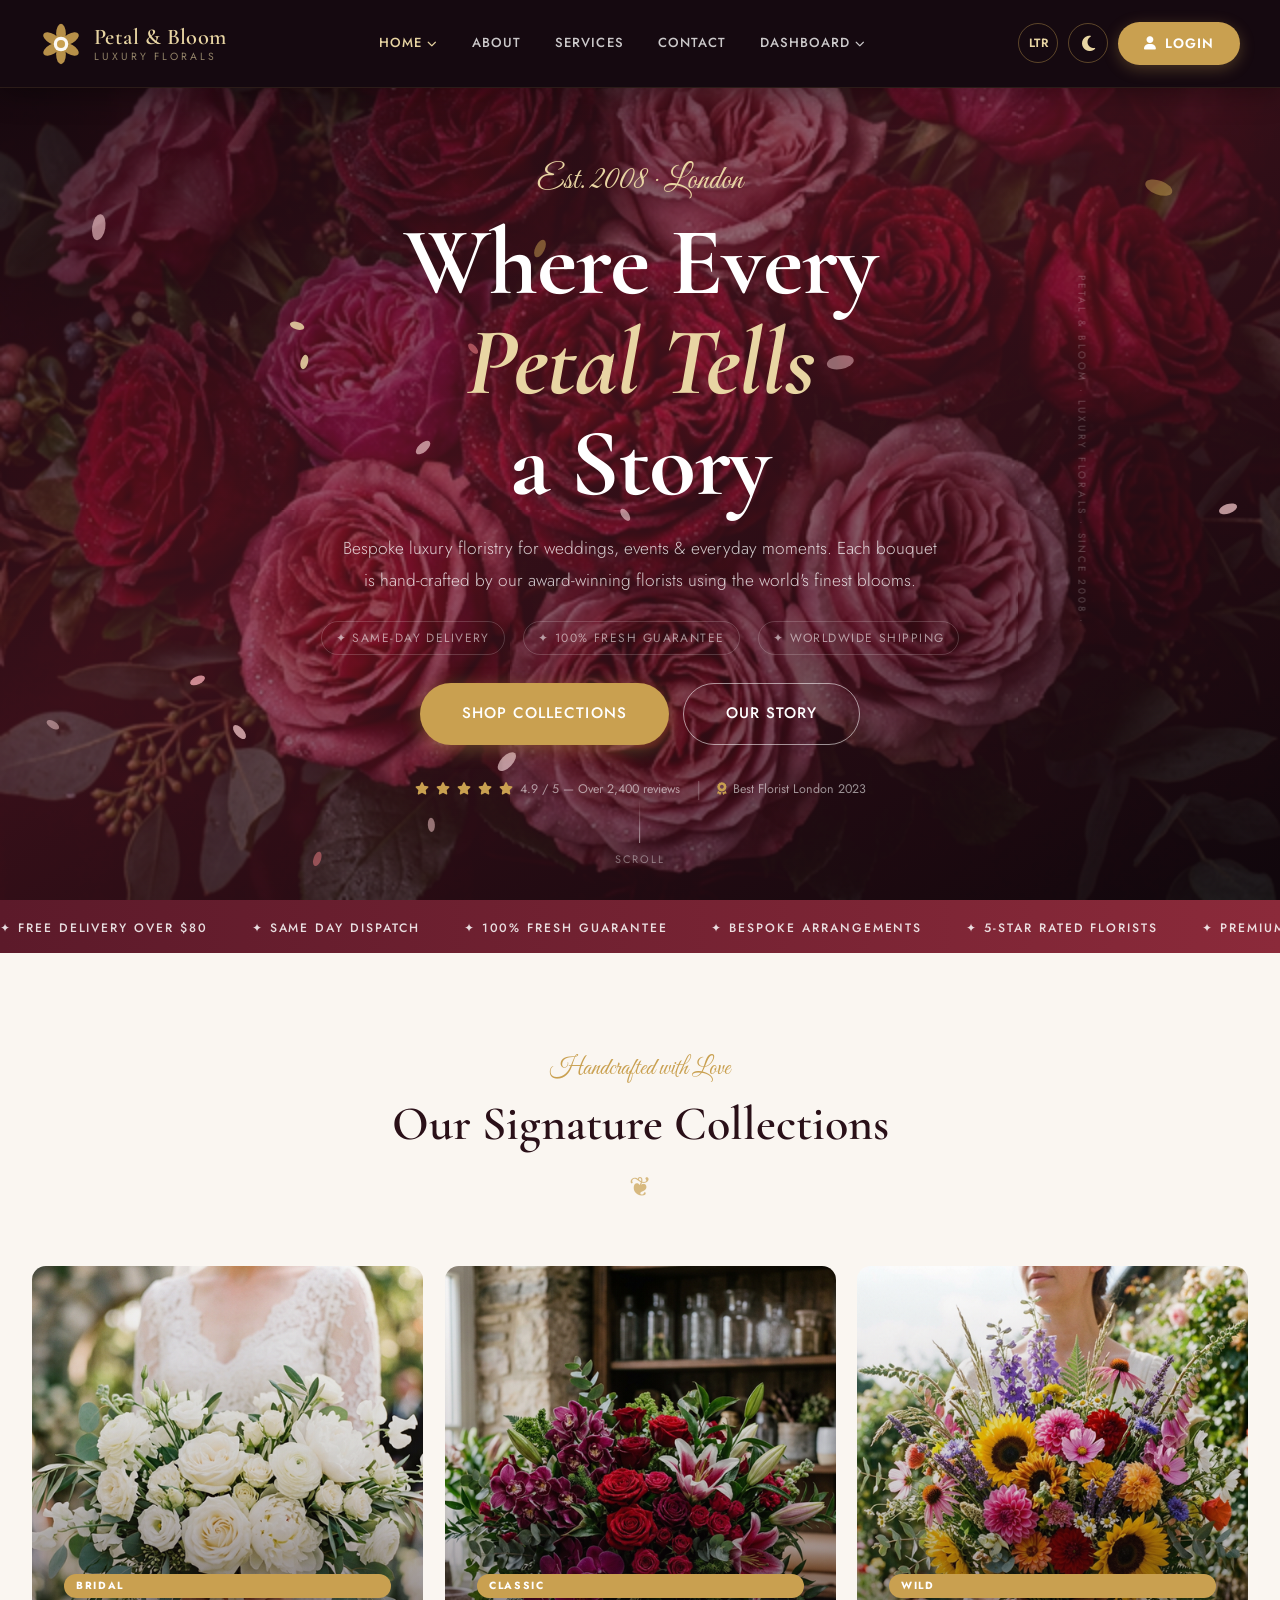
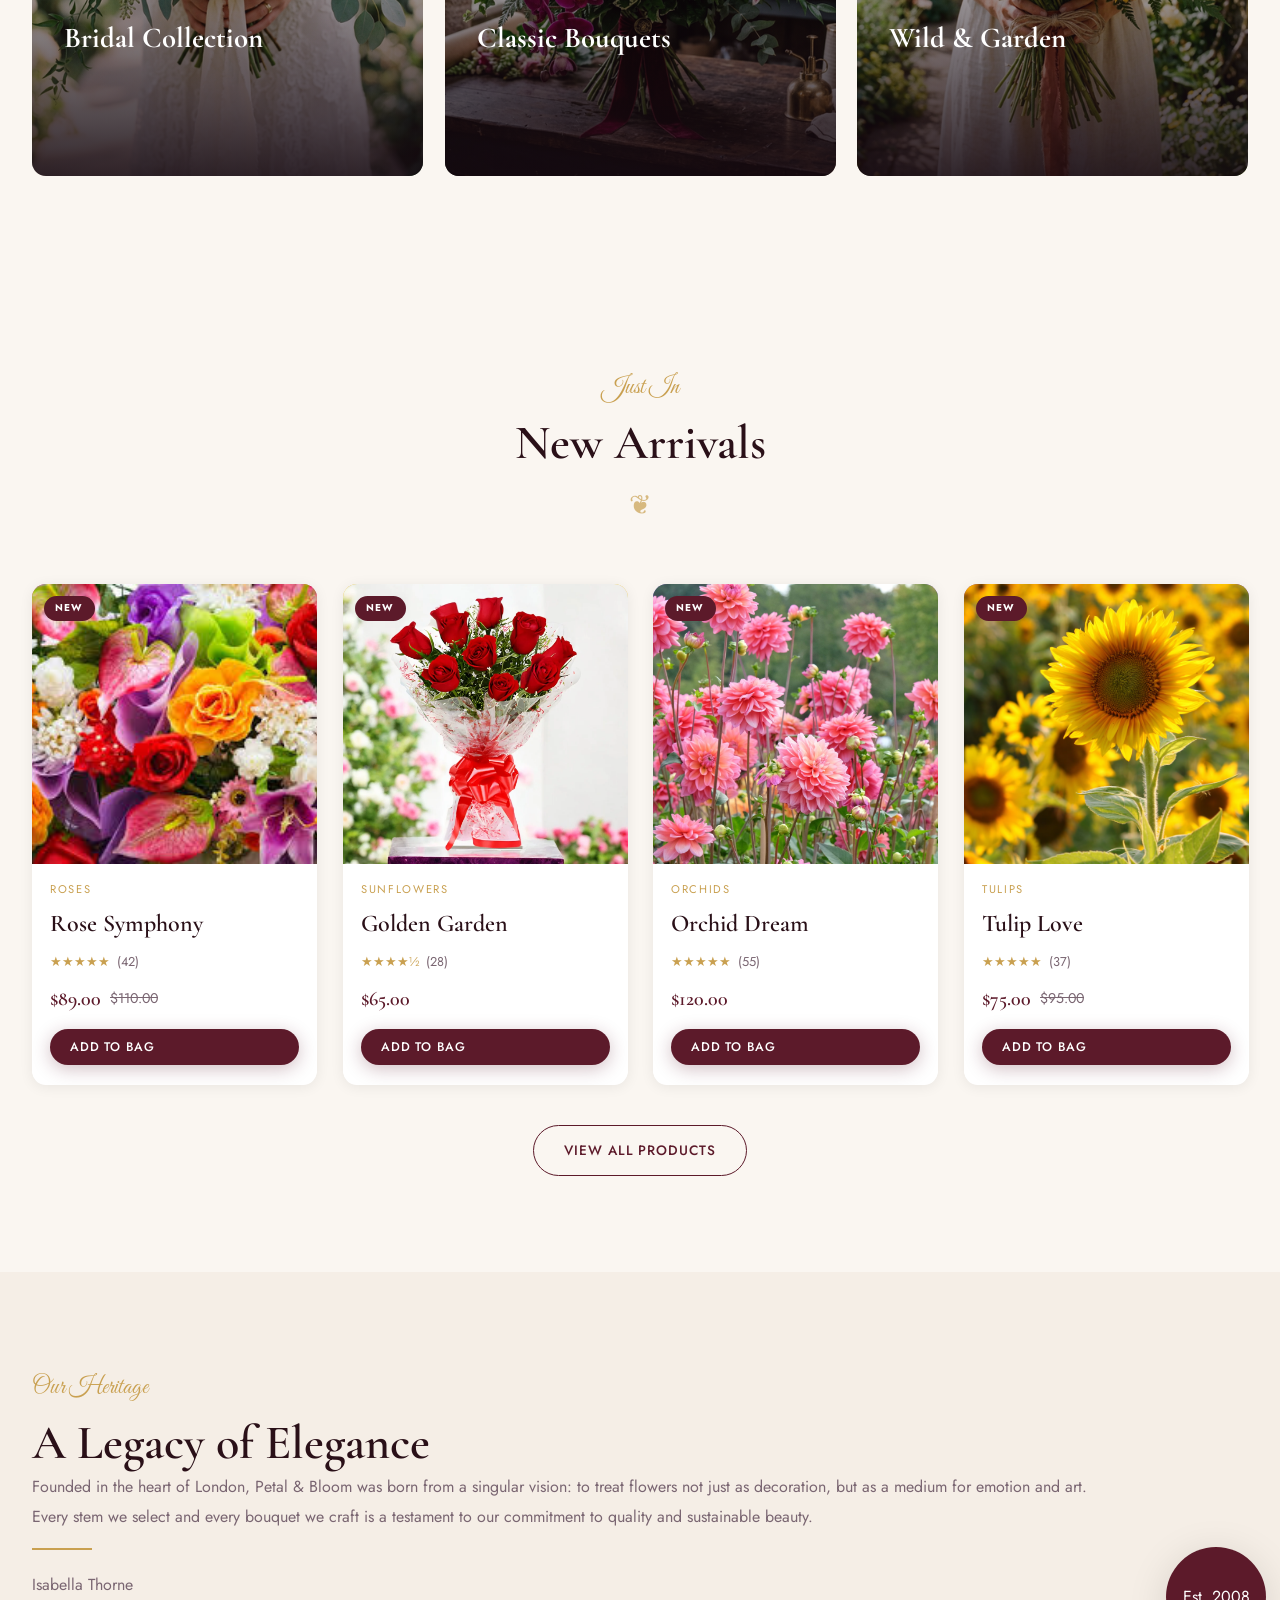
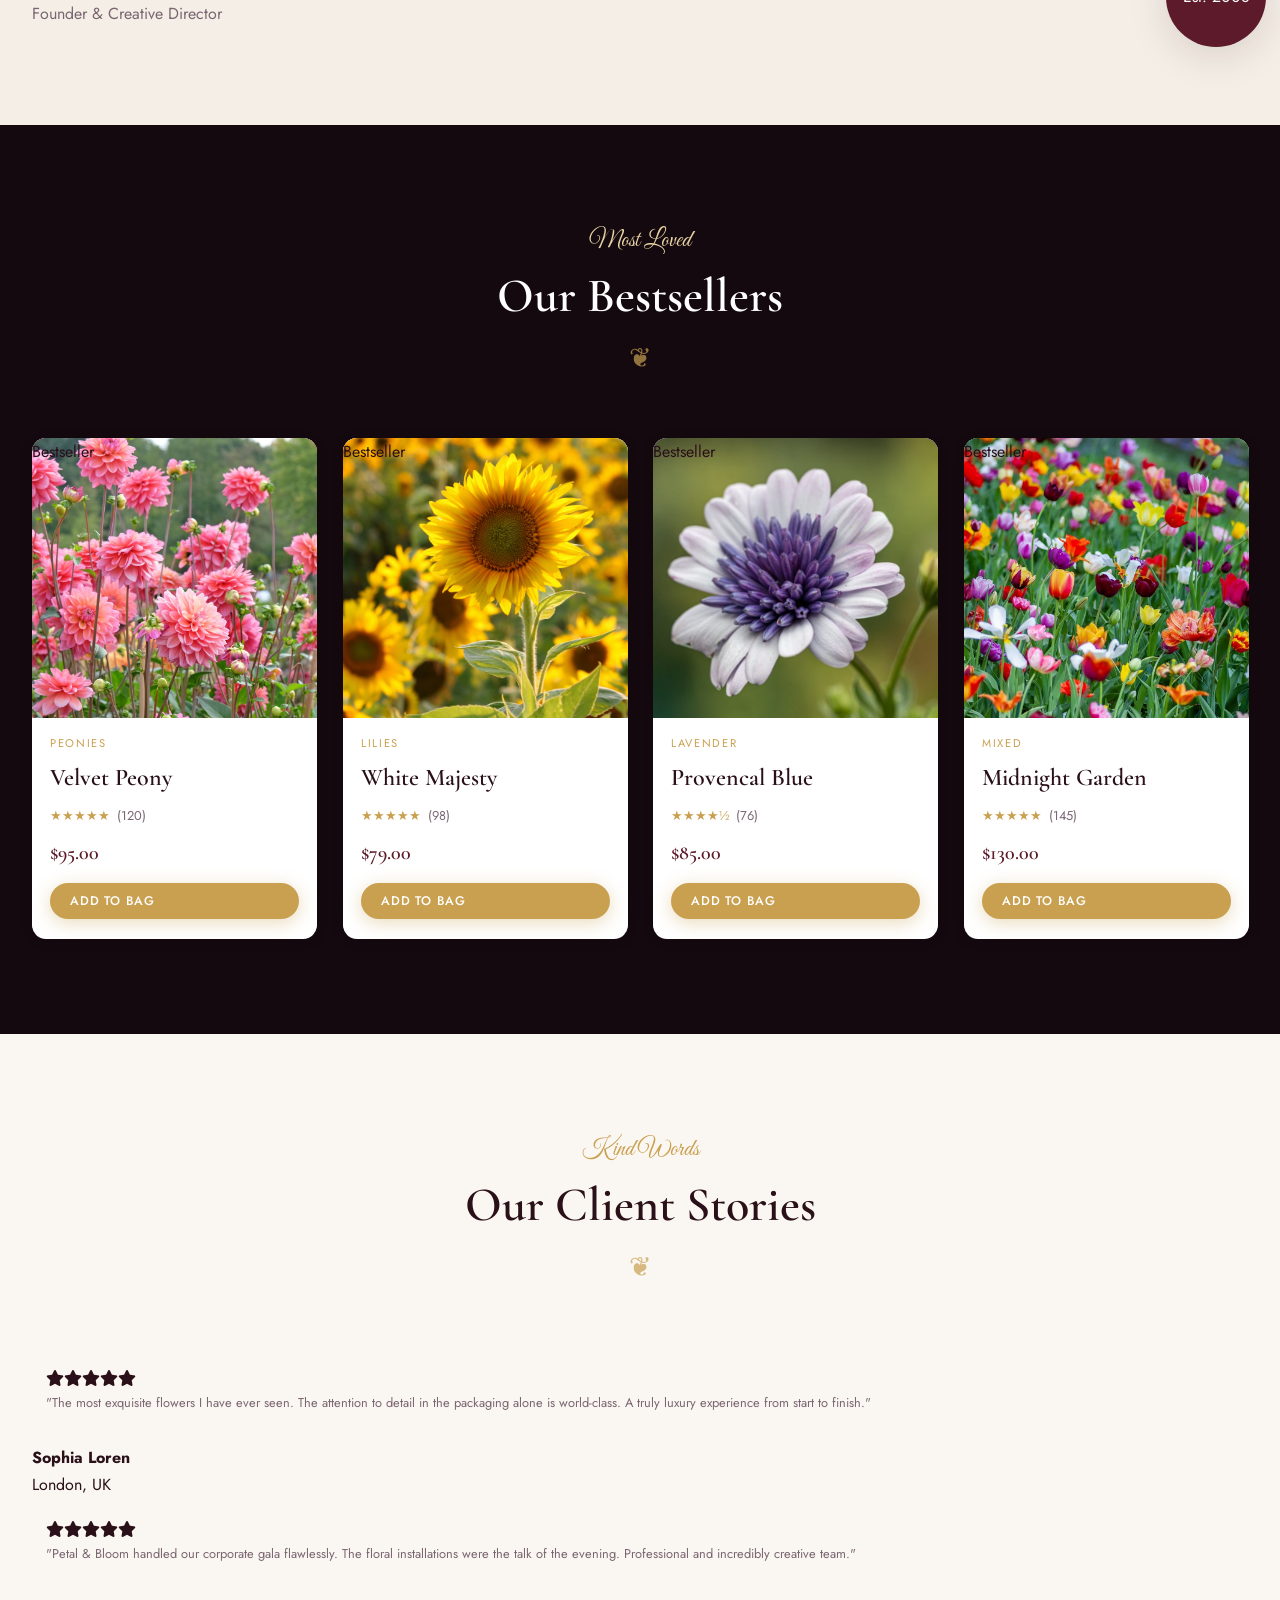
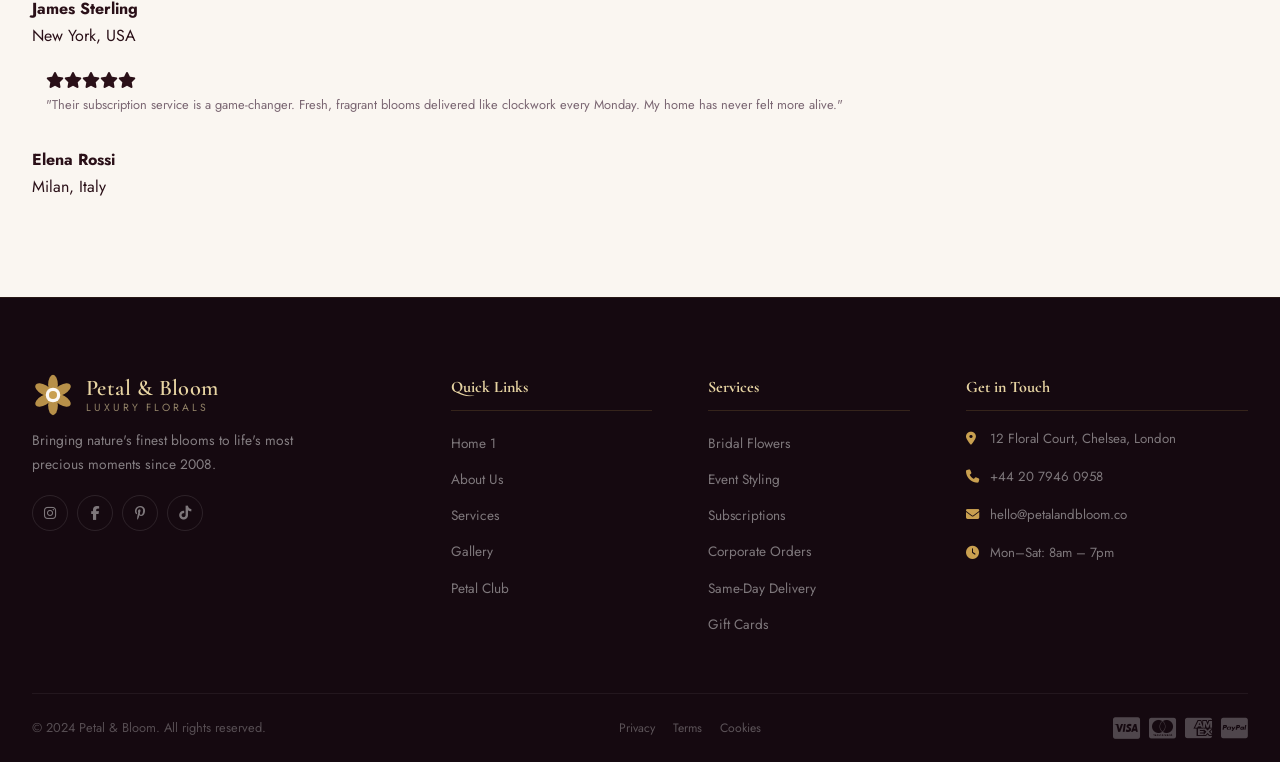
==== commit de2a308f: "hghfhgh" ====
--- a/index.html
+++ b/index.html
@@ -58,7 +58,7 @@
                 </ul>
             </nav>
             <div class="hdr-right">
-                <button class="btn-globe" id="dirToggle" title="Toggle LTR/RTL"><i class="fas fa-globe"></i></button>
+                <button class="btn-globe" id="dirToggle" title="Toggle LTR/RTL">LTR</button>
                 <button class="btn-theme" id="themeToggle" title="Toggle Light/Dark Mode"><i class="fas fa-moon"></i><i
                         class="fas fa-sun"></i></button>
                 <a href="login.html" class="btn-login"><i class="fas fa-user"></i><span>Login</span></a>
--- a/css/style.css
+++ b/css/style.css
@@ -697,17 +697,18 @@
    background: transparent;
    transition: all 0.35s cubic-bezier(0.4, 0, 0.2, 1);
    cursor: pointer;
+   font-size: 0.75rem;
+   font-weight: 600;
+   font-family: var(--fb);
+   letter-spacing: 0.05em;
+   line-height: 1;
 }
 
 .btn-globe:hover {
    background: var(--g);
    color: #fff;
    border-color: var(--g);
-   transform: rotate(15deg) scale(1.1);
-}
-
-.btn-globe i {
-   font-size: 1.1rem;
+   transform: scale(1.1);
 }
 
 .btn-theme {
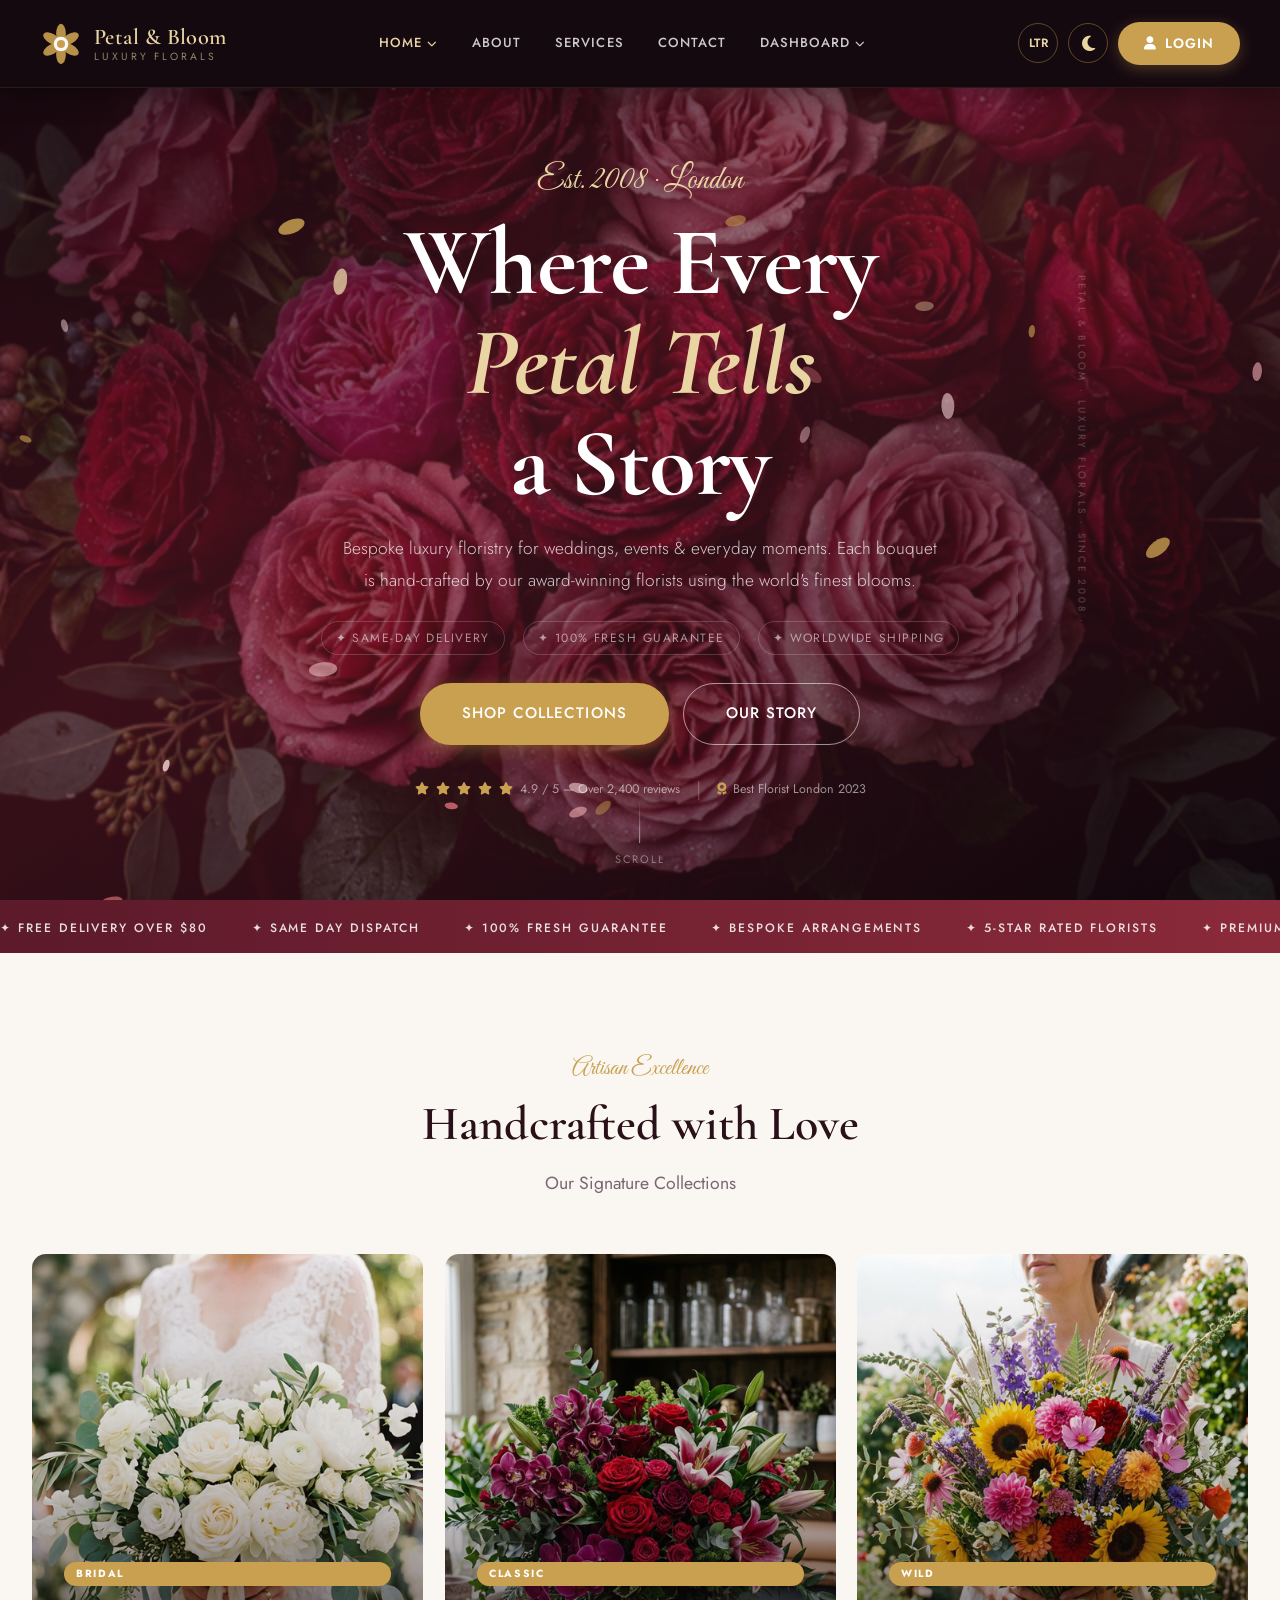
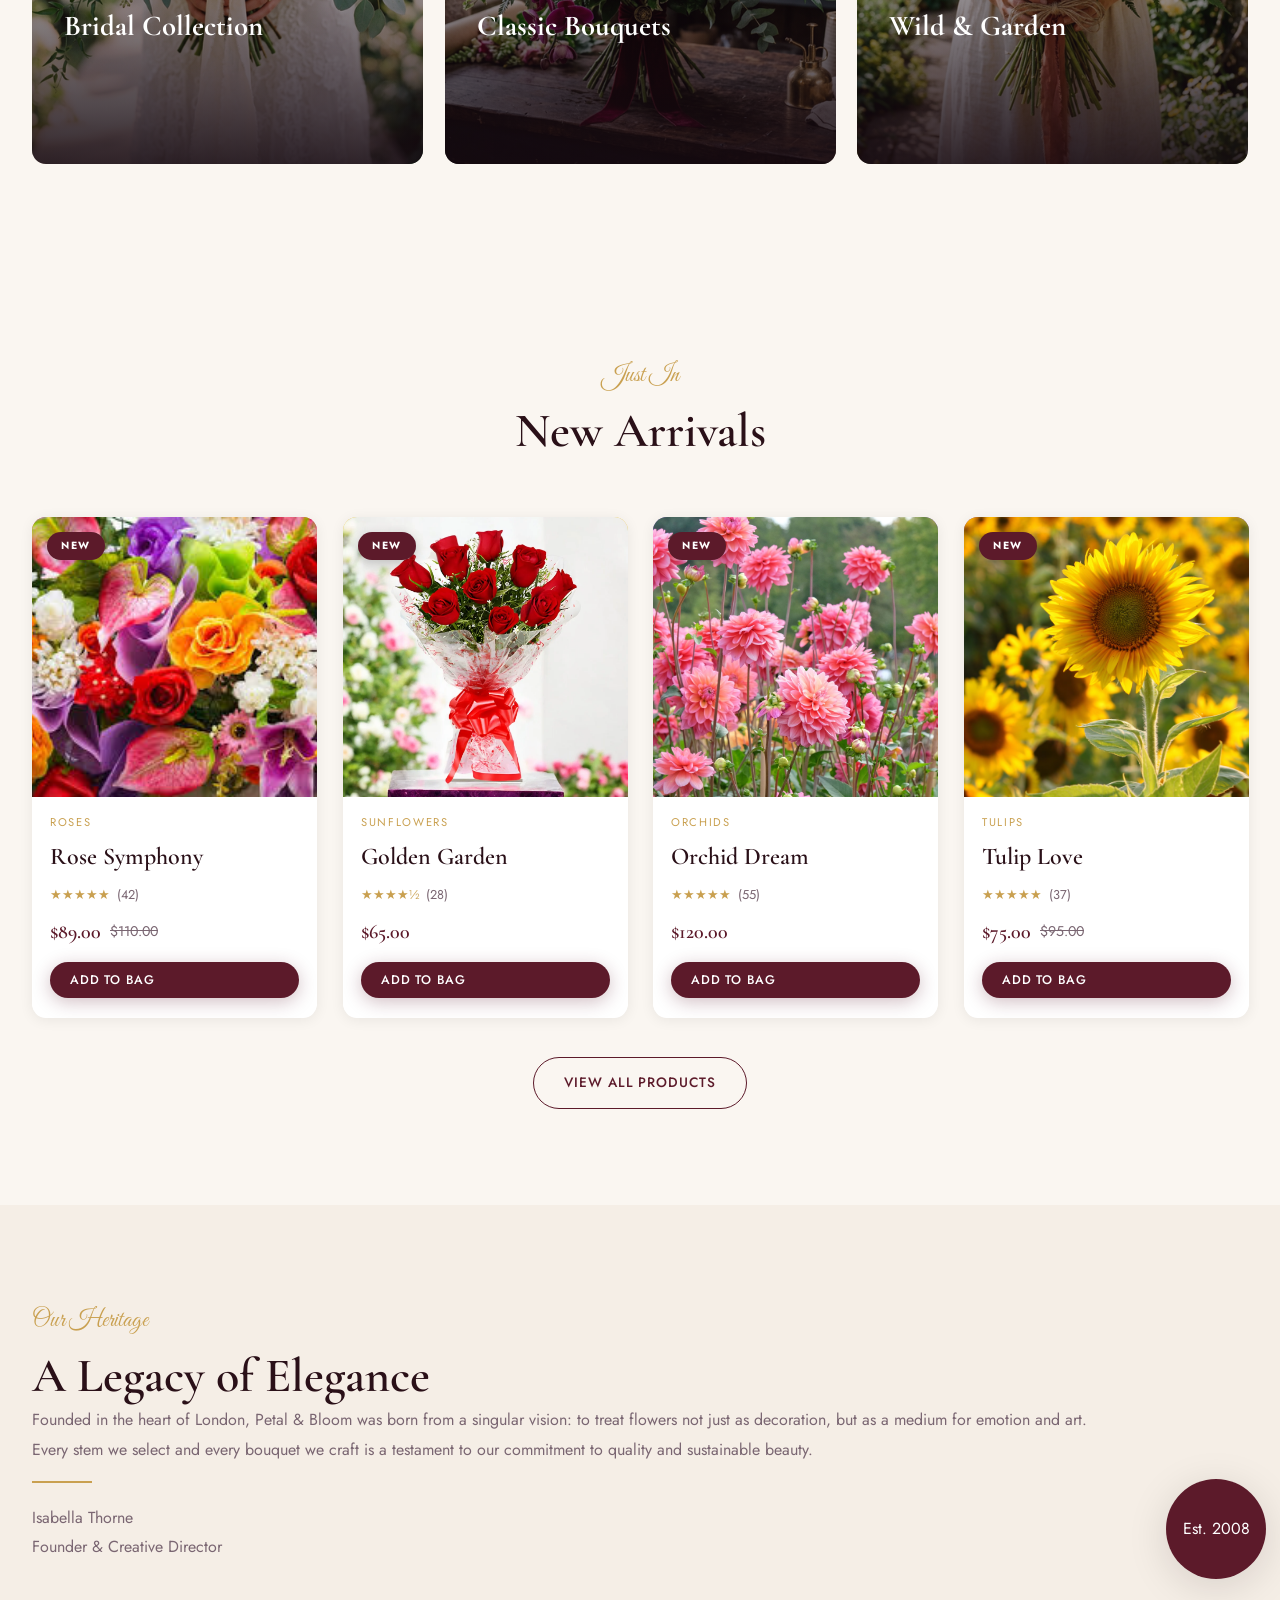
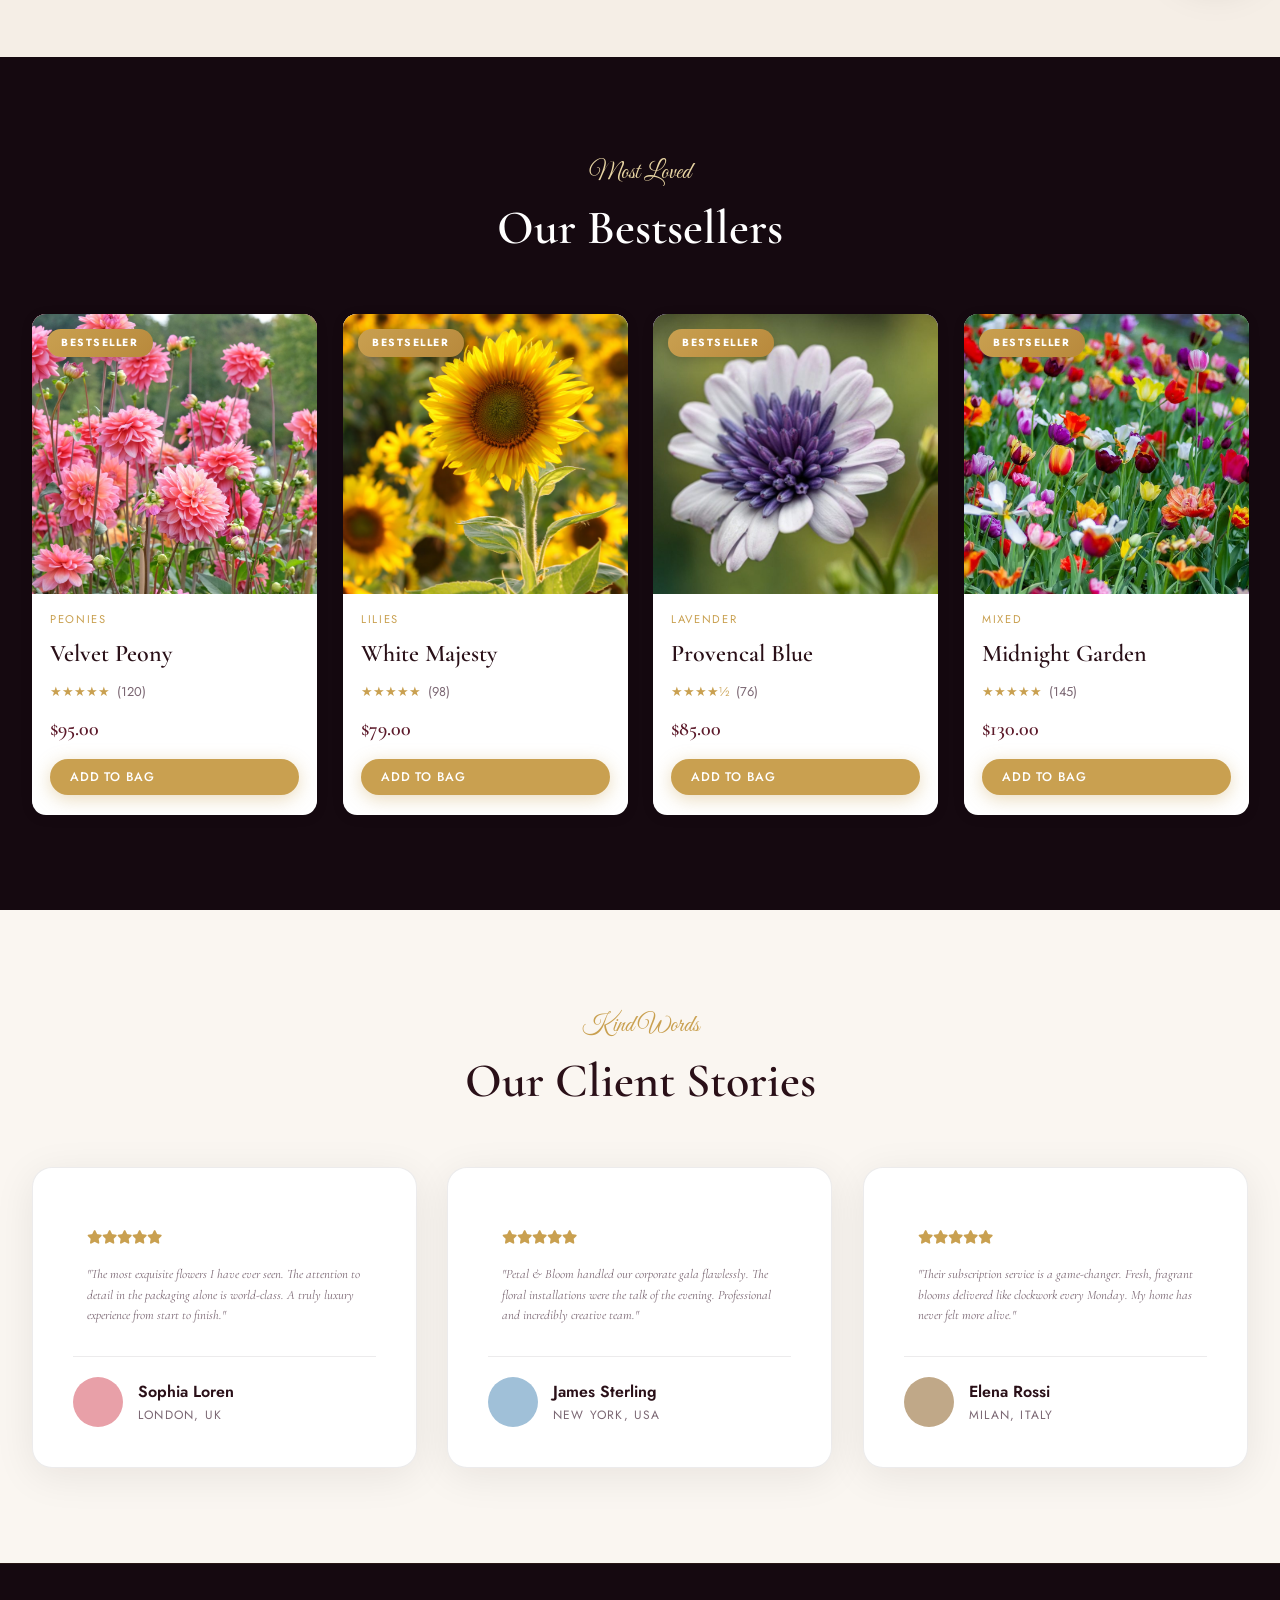
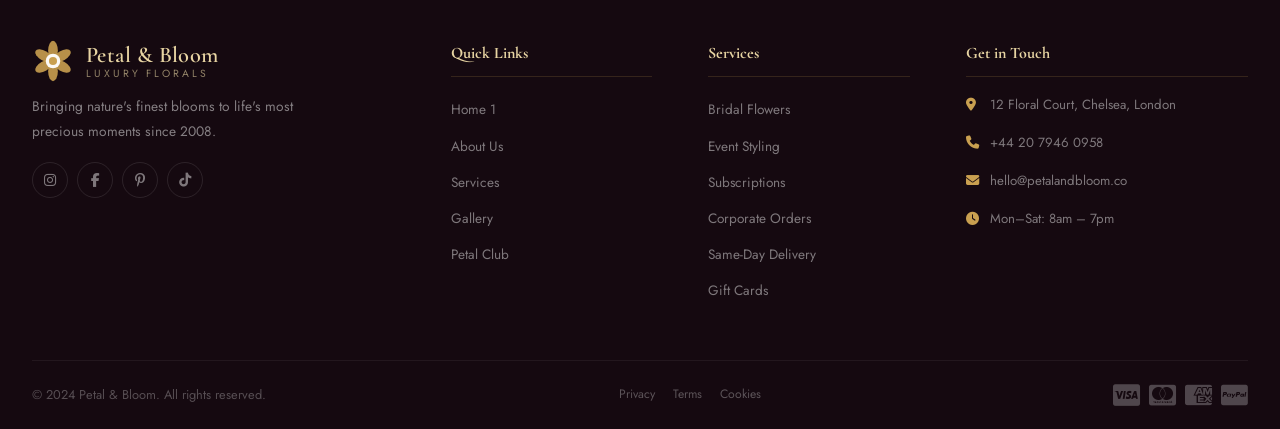
==== commit 054c4942: "ffughb" ====
--- a/index.html
+++ b/index.html
@@ -55,6 +55,12 @@
                     </li>
                     <li class="ni ni-login-mobile"><a href="login.html" class="nl-a"><i class="fas fa-user"></i>
                             Login</a></li>
+                    <li class="ni ni-toggles-mobile">
+                        <div class="mobile-toggles">
+                            <button class="btn-globe" title="Toggle LTR/RTL">LTR</button>
+                            <button class="btn-theme" title="Toggle Light/Dark Mode"><i class="fas fa-moon"></i><i class="fas fa-sun"></i></button>
+                        </div>
+                    </li>
                 </ul>
             </nav>
             <div class="hdr-right">
@@ -123,9 +129,10 @@
         <!-- ═══ S3: COLLECTIONS ═══ -->
         <section class="sec collections" id="collections">
             <div class="con">
-                <div class="sh center"><span class="eye">Handcrafted with Love</span>
-                    <h2 class="st">Our Signature Collections</h2>
-                    <div class="orn">❦</div>
+                <div class="sh center">
+                    <span class="eye">Artisan Excellence</span>
+                    <h2 class="st">Handcrafted with Love</h2>
+                    <p style="color: var(--txm); max-width: 600px; margin: 15px auto 0; font-size: 1.1rem;">Our Signature Collections</p>
                 </div>
                 <div class="col-grid">
                     <div class="col-card ani-left">
@@ -164,7 +171,6 @@
             <div class="con">
                 <div class="sh center"><span class="eye">Just In</span>
                     <h2 class="st">New Arrivals</h2>
-                    <div class="orn">❦</div>
                 </div>
                 <div class="prod-grid">
                     <div class="prod-card ani-zoom d0">
@@ -255,7 +261,6 @@
                 <div class="sh center">
                     <span class="eye light">Most Loved</span>
                     <h2 class="st light">Our Bestsellers</h2>
-                    <div class="orn">❦</div>
                 </div>
                 <div class="prod-grid">
                     <div class="prod-card ani-up d0">
@@ -307,7 +312,6 @@
                 <div class="sh center">
                     <span class="eye">Kind Words</span>
                     <h2 class="st">Our Client Stories</h2>
-                    <div class="orn">❦</div>
                 </div>
                 <div class="tm-grid">
                     <div class="tm-card ani-up d0">
--- a/css/style.css
+++ b/css/style.css
@@ -1205,19 +1205,27 @@
    transform: scale(1.07)
 }
 
-.badge-new {
+.badge-new, .badge-best {
    position: absolute;
-   top: 12px;
-   left: 12px;
+   top: 15px;
+   left: 15px;
    background: var(--p);
    color: #fff;
-   font-size: .62rem;
+   font-size: .65rem;
    font-weight: 700;
-   letter-spacing: .12em;
+   letter-spacing: .15em;
    text-transform: uppercase;
-   padding: 4px 11px;
+   padding: 5px 14px;
    border-radius: 50px;
-   z-index: 2
+   z-index: 2;
+   box-shadow: 0 4px 12px rgba(0,0,0,0.2);
+}
+
+.badge-best {
+   background: var(--g);
+   background: linear-gradient(135deg, var(--g) 0%, #b8893c 100%);
+   top: 15px;
+   left: 15px;
 }
 
 .prod-act {
@@ -2762,6 +2770,76 @@
    gap: 9px;
    font-size: 1.5rem;
    color: rgba(255, 255, 255, .25)
+}
+
+/* ── TESTIMONIALS (TM) ── */
+.tm-grid {
+   display: grid;
+   grid-template-columns: repeat(3, 1fr);
+   gap: 30px;
+   margin-top: 20px;
+}
+
+.tm-card {
+   background: var(--card-bg);
+   padding: 40px;
+   border-radius: 20px;
+   box-shadow: var(--card-sh);
+   display: flex;
+   flex-direction: column;
+   justify-content: space-between;
+   transition: var(--transition);
+   border: 1px solid var(--border);
+}
+
+.tm-card:hover {
+   transform: translateY(-10px);
+   box-shadow: var(--shl);
+}
+
+.tm-stars {
+   color: var(--g);
+   font-size: 0.85rem;
+   margin-bottom: 15px;
+}
+
+.tm-txt {
+   font-family: var(--ff);
+   font-size: 1.25rem;
+   line-height: 1.6;
+   color: var(--tx);
+   margin-bottom: 30px;
+   font-style: italic;
+}
+
+.tm-user {
+   display: flex;
+   align-items: center;
+   gap: 15px;
+   border-top: 1px solid var(--border);
+   padding-top: 20px;
+}
+
+.tm-av {
+   width: 50px;
+   height: 50px;
+   border-radius: 50%;
+   background-size: cover;
+   background-position: center;
+}
+
+.tm-name {
+   font-family: var(--fb);
+   font-size: 1rem;
+   font-weight: 600;
+   color: var(--tx);
+}
+
+.tm-loc {
+   font-size: 0.75rem;
+   color: var(--txm);
+   text-transform: uppercase;
+   letter-spacing: 0.1em;
 }
 
 /* ── BACK TOP ── */
@@ -3613,44 +3691,52 @@
 /* 4. Bento Grid */
 .bento-grid {
    display: grid;
-   grid-template-columns: repeat(4, 1fr);
-   grid-auto-rows: 300px;
-   gap: 20px;
+   grid-template-columns: repeat(3, 1fr);
+   grid-auto-rows: 320px;
+   gap: 24px;
 }
 
 .bento-item {
    position: relative;
-   border-radius: 16px;
+   border-radius: 20px;
    overflow: hidden;
    background: #000;
    text-decoration: none;
+   box-shadow: 0 10px 30px rgba(0,0,0,0.1);
 }
 
 .bento-item img {
    width: 100%;
    height: 100%;
    object-fit: cover;
-   opacity: 0.8;
-   transition: transform 0.8s, opacity 0.4s;
+   opacity: 0.85;
+   transition: transform 1s cubic-bezier(0.4, 0, 0.2, 1), opacity 0.5s;
 }
 
 .bento-item:hover img {
-   transform: scale(1.05);
-   opacity: 0.6;
+   transform: scale(1.1);
+   opacity: 0.7;
 }
 
 .bento-item .bento-txt {
    position: absolute;
-   bottom: 30px;
-   left: 30px;
+   bottom: 40px;
+   left: 40px;
+   right: 40px;
    color: #fff;
    z-index: 2;
 }
 
 .bento-txt h3 {
-   font-family: var(--h2-font-head);
-   font-size: 2rem;
-   margin-bottom: 5px;
+   font-family: var(--ff);
+   font-size: 2.2rem;
+   margin-bottom: 8px;
+   font-weight: 600;
+}
+
+.bento-txt p {
+   font-size: 1rem;
+   opacity: 0.8;
 }
 
 .bento-1 {
@@ -3659,7 +3745,7 @@
 }
 
 .bento-2 {
-   grid-column: span 2;
+   grid-column: span 1;
    grid-row: span 1;
 }
 
@@ -3669,7 +3755,7 @@
 }
 
 .bento-4 {
-   grid-column: span 1;
+   grid-column: span 3;
    grid-row: span 1;
 }
 
@@ -4276,13 +4362,16 @@
     color: #fff !important;
 }
 
-/* ── MOBILE LOGIN REFINEMENT ── */
-.ni-login-mobile {
-   display: none;
+/* ── MOBILE-ONLY NAV ELEMENTS ── */
+.ni-login-mobile,
+.ni-toggles-mobile {
+   display: none !important;
 }
 
 @media (max-width: 991px) {
-   .btn-login {
+   .btn-login,
+   .hdr-right .btn-globe,
+   .hdr-right .btn-theme {
       display: none !important;
    }
 
@@ -4317,4 +4406,67 @@
    .ni-login-mobile .nl-a i {
       margin-right: 8px;
    }
+
+   .ni-toggles-mobile {
+      display: block !important;
+      padding: 25px 0;
+      border-top: 1px solid rgba(255,255,255,0.08);
+   }
+
+   .mobile-toggles {
+      display: flex;
+      justify-content: center;
+      gap: 25px;
+   }
+
+   .mobile-toggles .btn-globe,
+   .mobile-toggles .btn-theme {
+      width: 48px;
+      height: 48px;
+      border: 1.5px solid rgba(255,255,255,0.2);
+      background: rgba(255,255,255,0.05);
+      color: #fff;
+      display: flex;
+      align-items: center;
+      justify-content: center;
+      border-radius: 50%;
+      font-size: 0.9rem;
+   }
+}
+
+@media (max-width: 1024px) {
+   .h-item {
+      min-width: 320px !important;
+   }
+   .h-item img {
+      height: 400px !important;
+   }
+}
+
+@media (max-width: 380px) {
+    .admin-meta {
+        padding: 6px 12px !important;
+        gap: 10px !important;
+        top: 12px !important;
+        right: 15px !important;
+    }
+    .session-info {
+        display: none !important;
+    }
+    .hdr-title h1 {
+        font-size: 1.8rem !important;
+    }
+      box-shadow: 0 6px 20px rgba(201, 160, 80, 0.3);
+      justify-content: center;
+      transition: all 0.3s;
+   }
+
+   .ni-login-mobile .nl-a:active {
+      transform: scale(0.95);
+      background: #b89248;
+   }
+
+   .ni-login-mobile .nl-a i {
+      margin-right: 8px;
+   }
 }
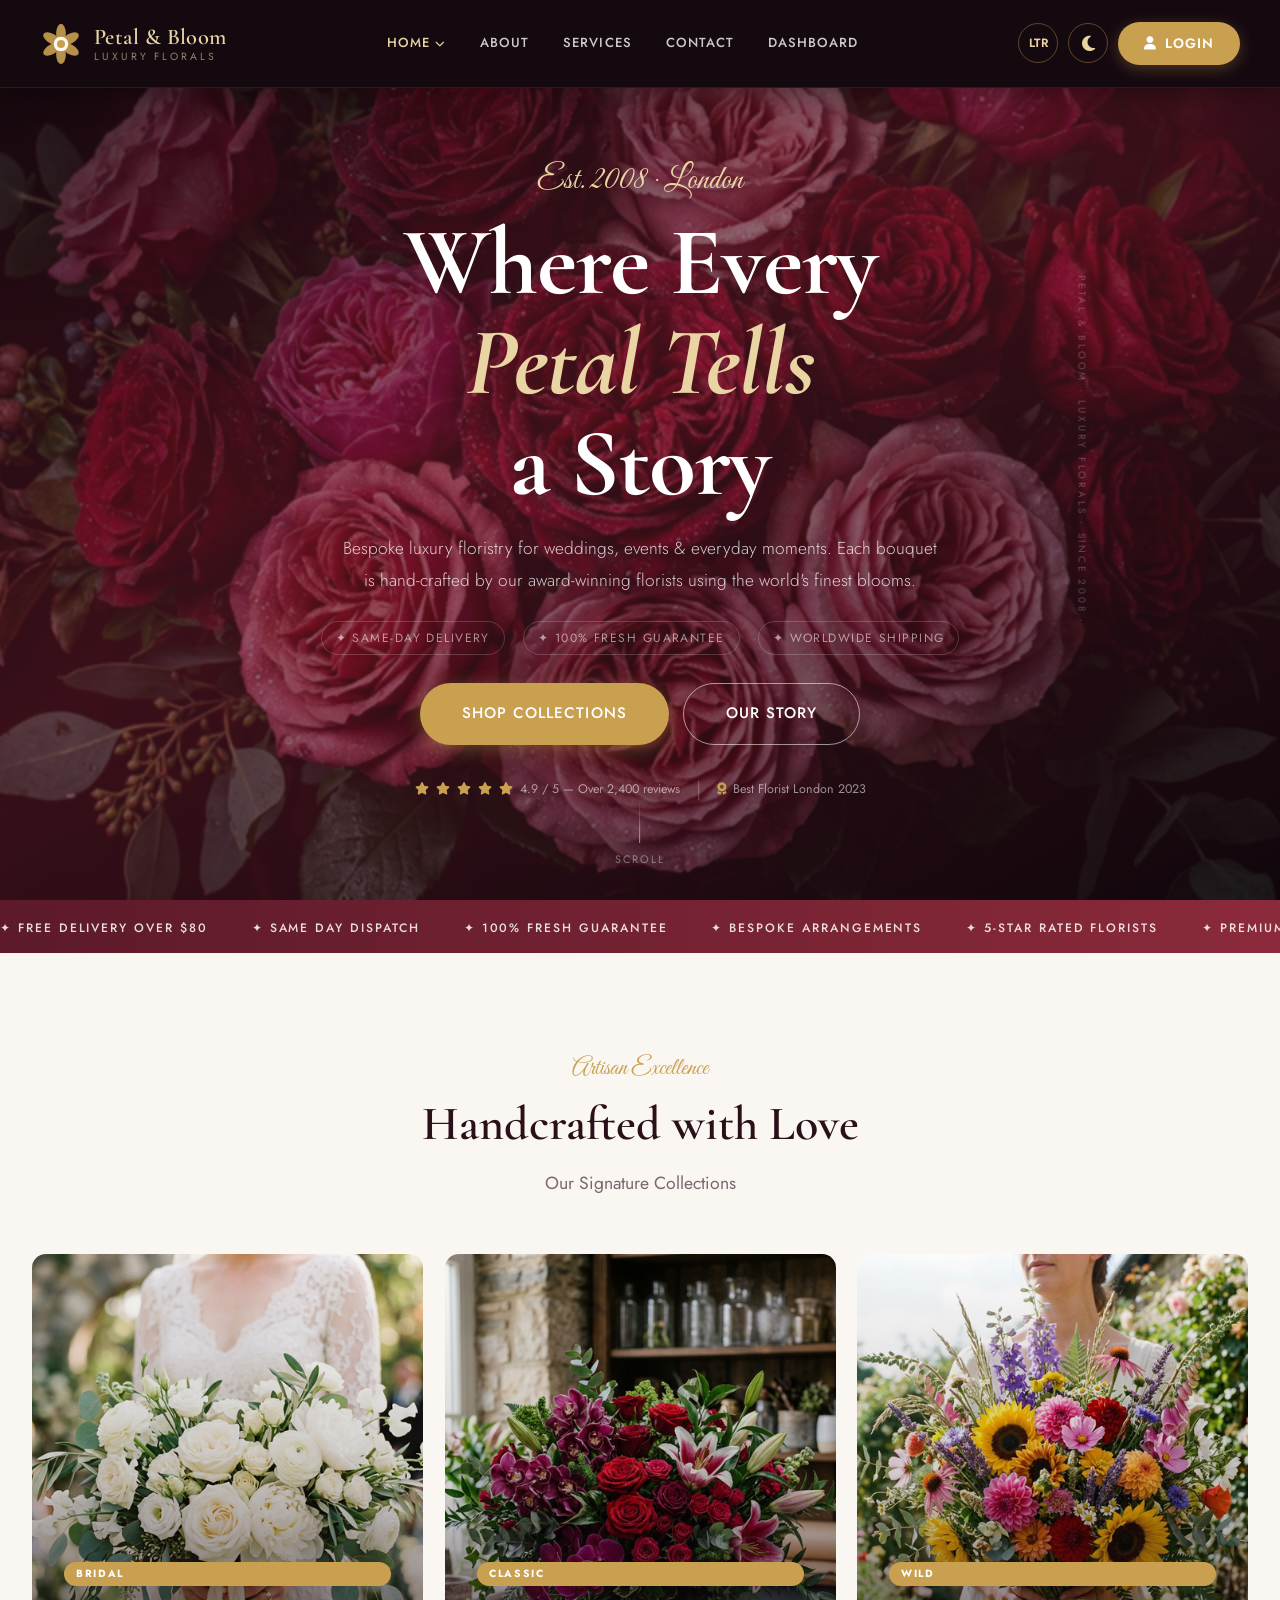
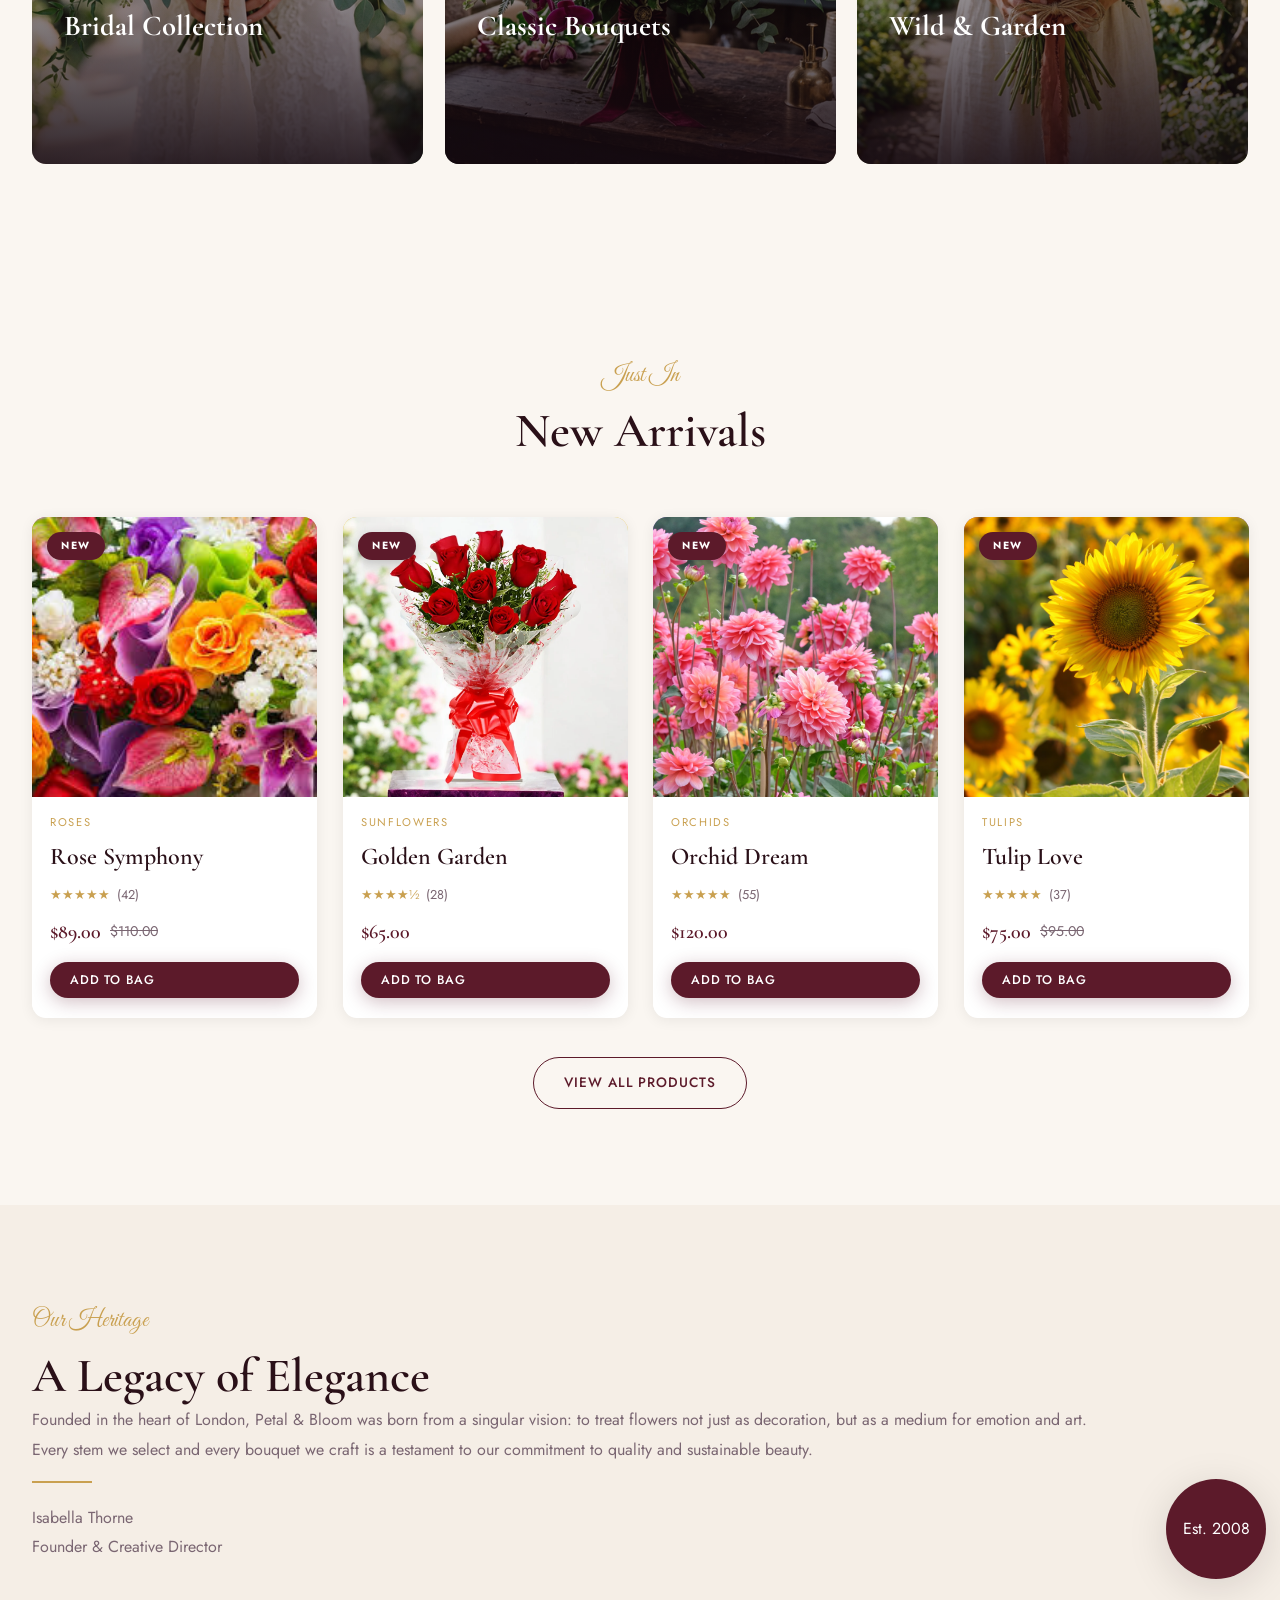
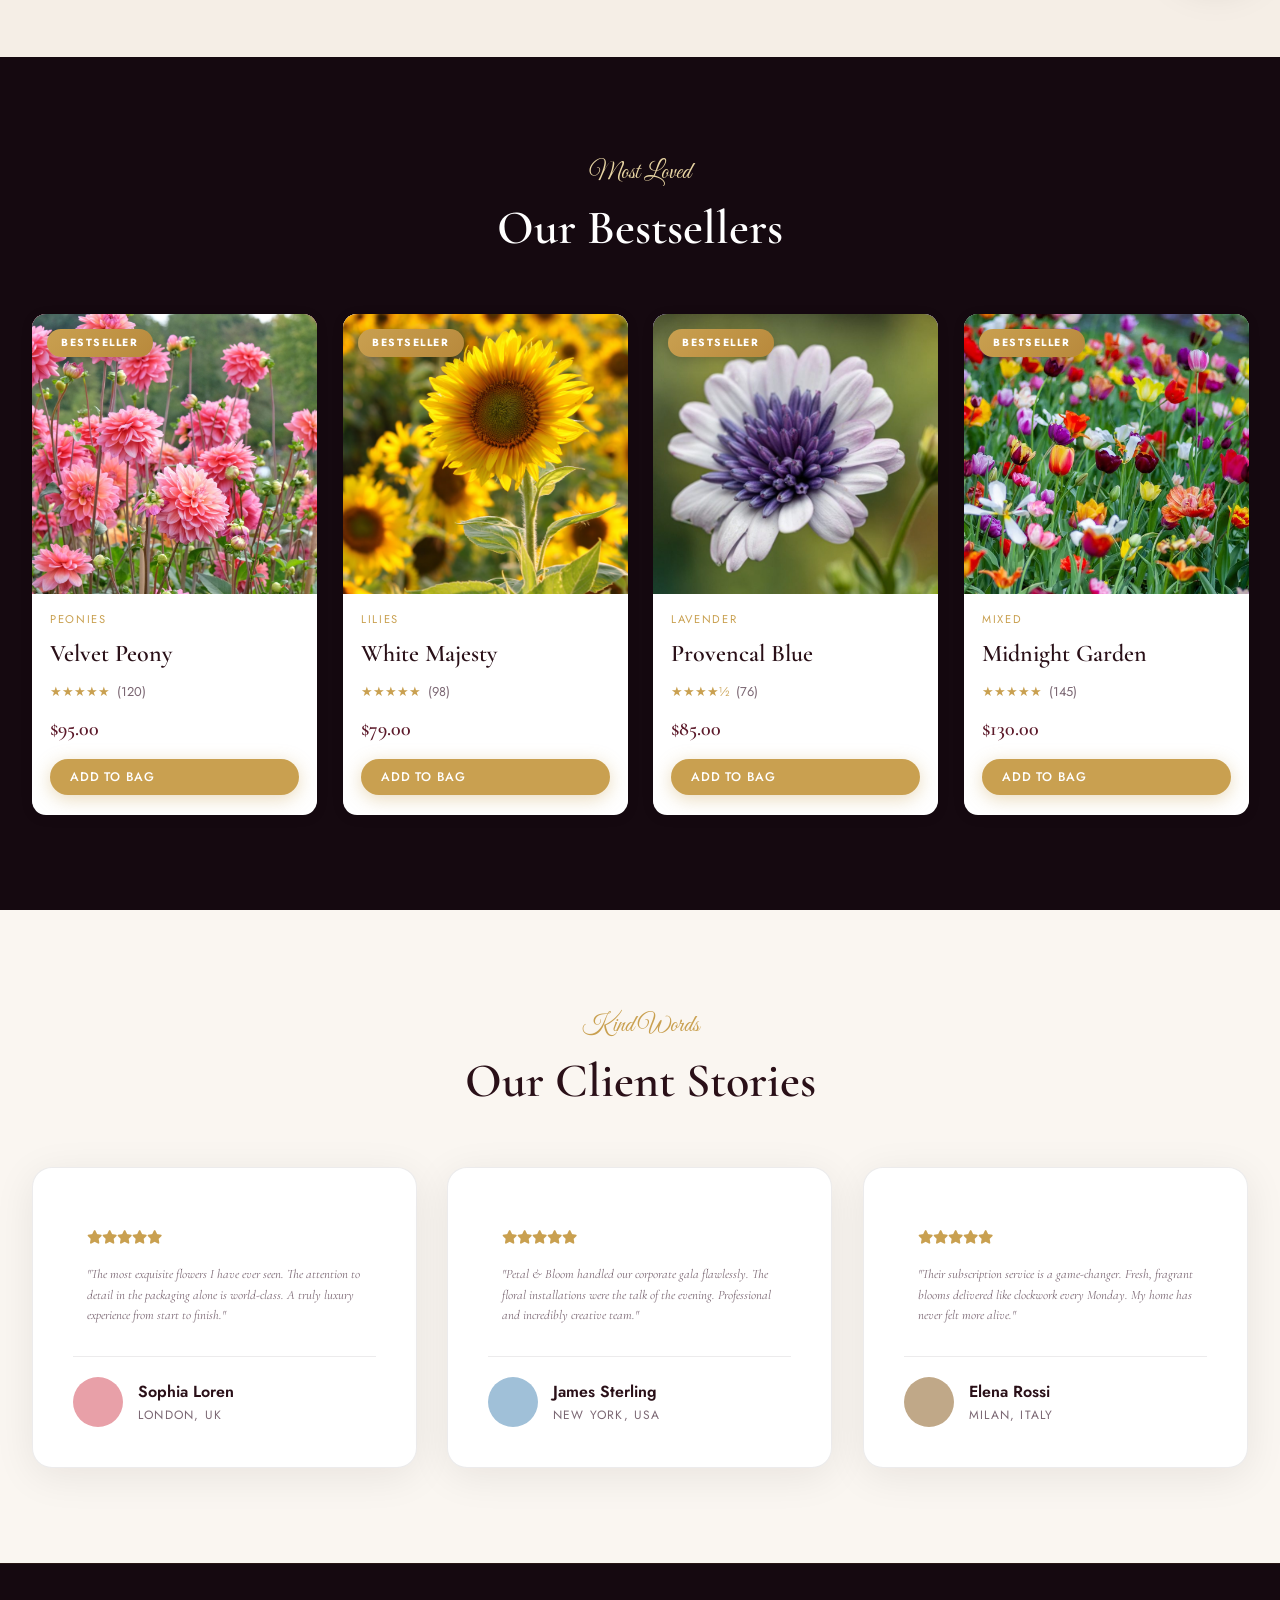
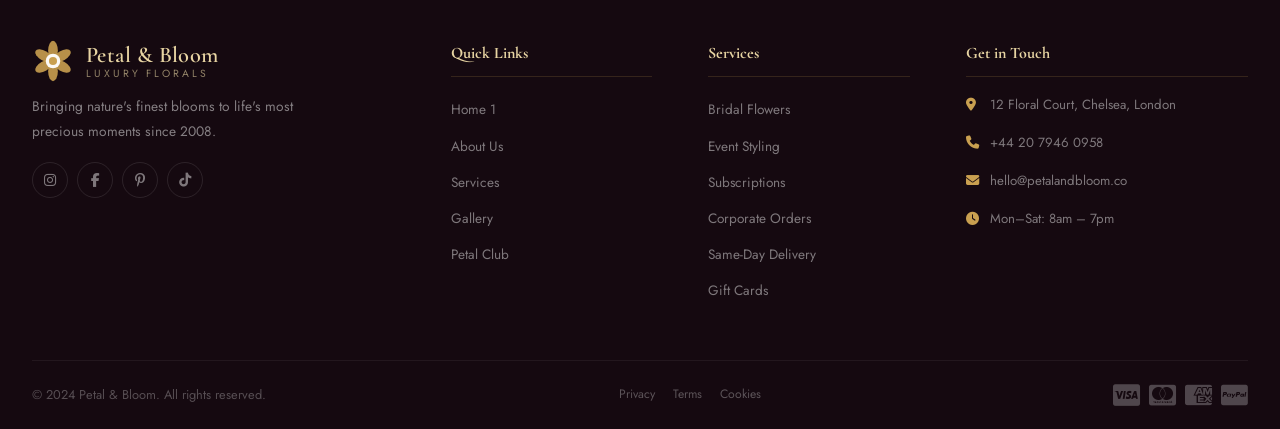
==== commit 49f79782: "hhhjhjhj" ====
--- a/index.html
+++ b/index.html
@@ -48,11 +48,7 @@
                     <li class="ni"><a href="about.html" class="nl-a">About</a></li>
                     <li class="ni"><a href="services.html" class="nl-a">Services</a></li>
                     <li class="ni"><a href="contact.html" class="nl-a">Contact</a></li>
-                    <li class="ni has-drop"><a href="#" class="nl-a">Dashboard <i class="fas fa-chevron-down"></i></a>
-                        <div class="drop"><a href="user-dashboard.html" class="di"><i class="fas fa-user-circle"></i>
-                                User Dashboard</a><a href="admin-dashboard.html" class="di"><i
-                                    class="fas fa-shield-halved"></i> Admin Dashboard</a></div>
-                    </li>
+                    <li class="ni"><a href="admin-dashboard.html" class="nl-a">Dashboard</a></li>
                     <li class="ni ni-login-mobile"><a href="login.html" class="nl-a"><i class="fas fa-user"></i>
                             Login</a></li>
                     <li class="ni ni-toggles-mobile">
